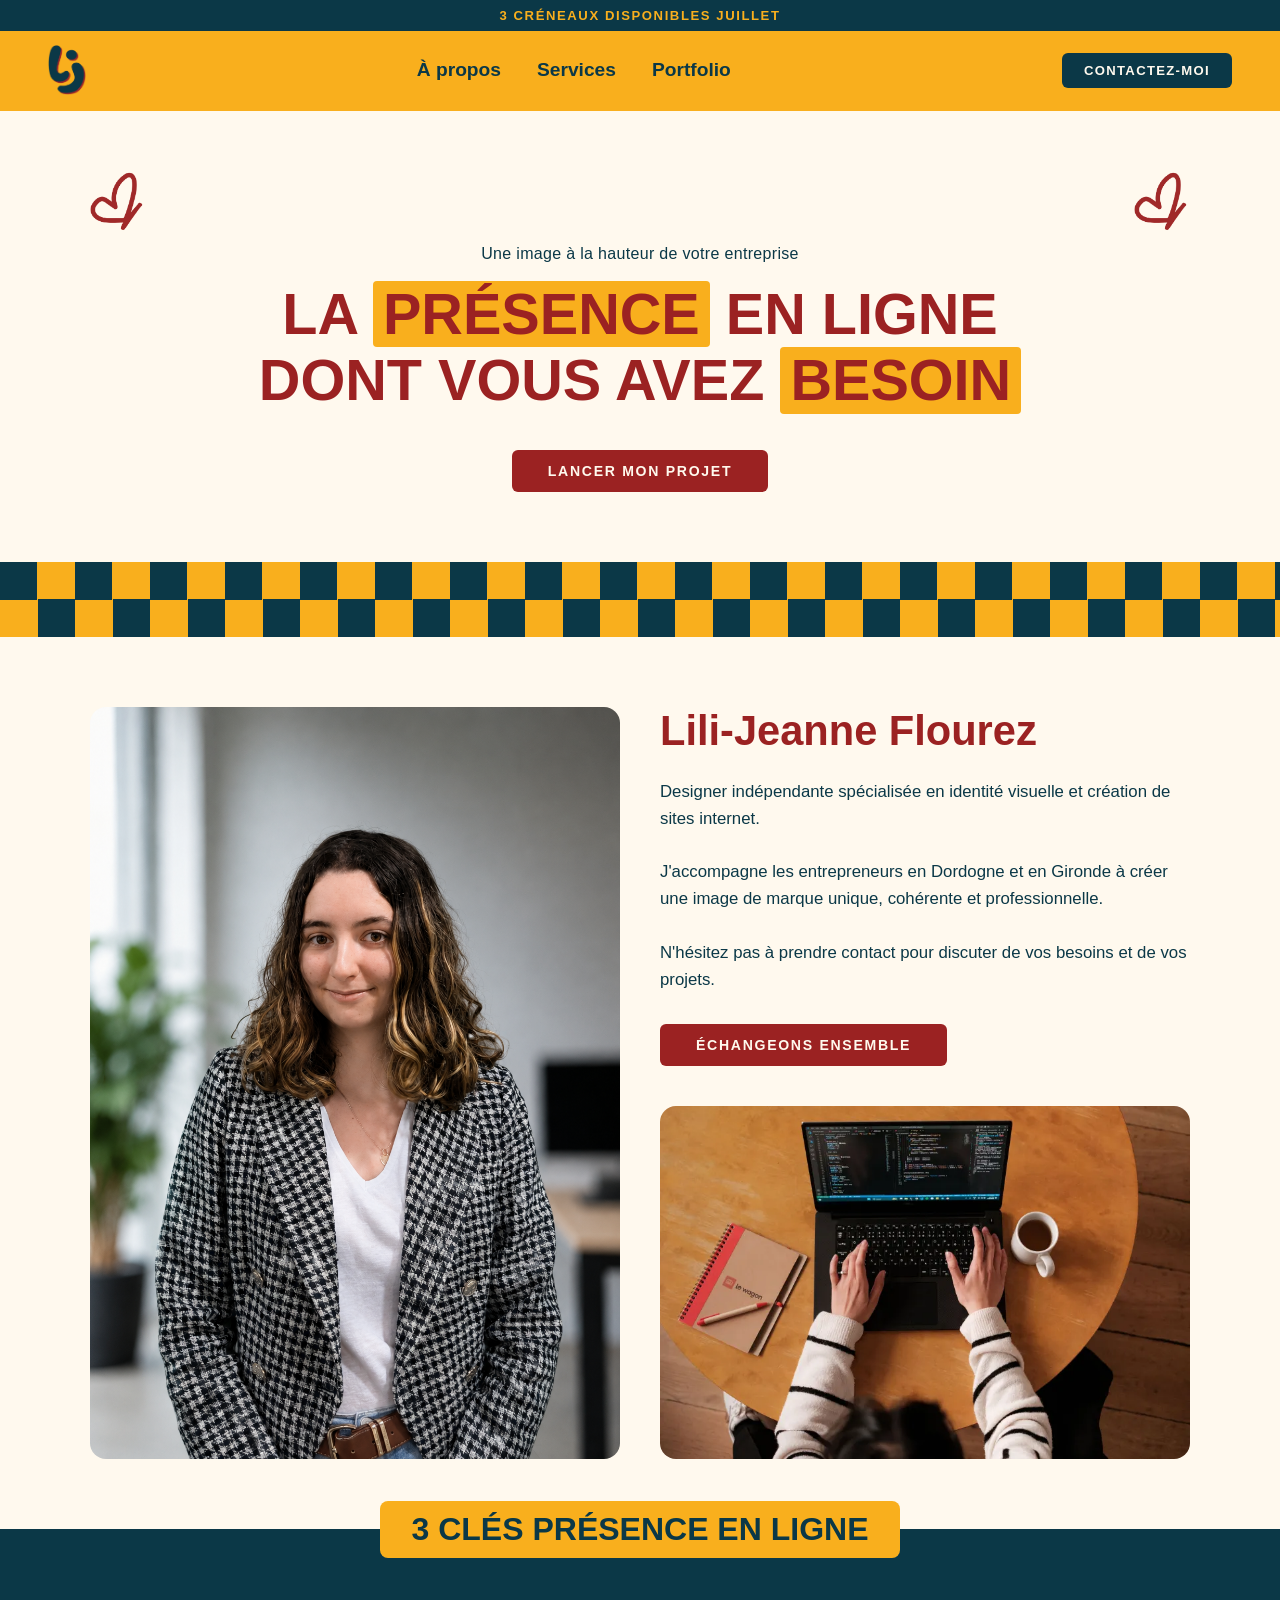
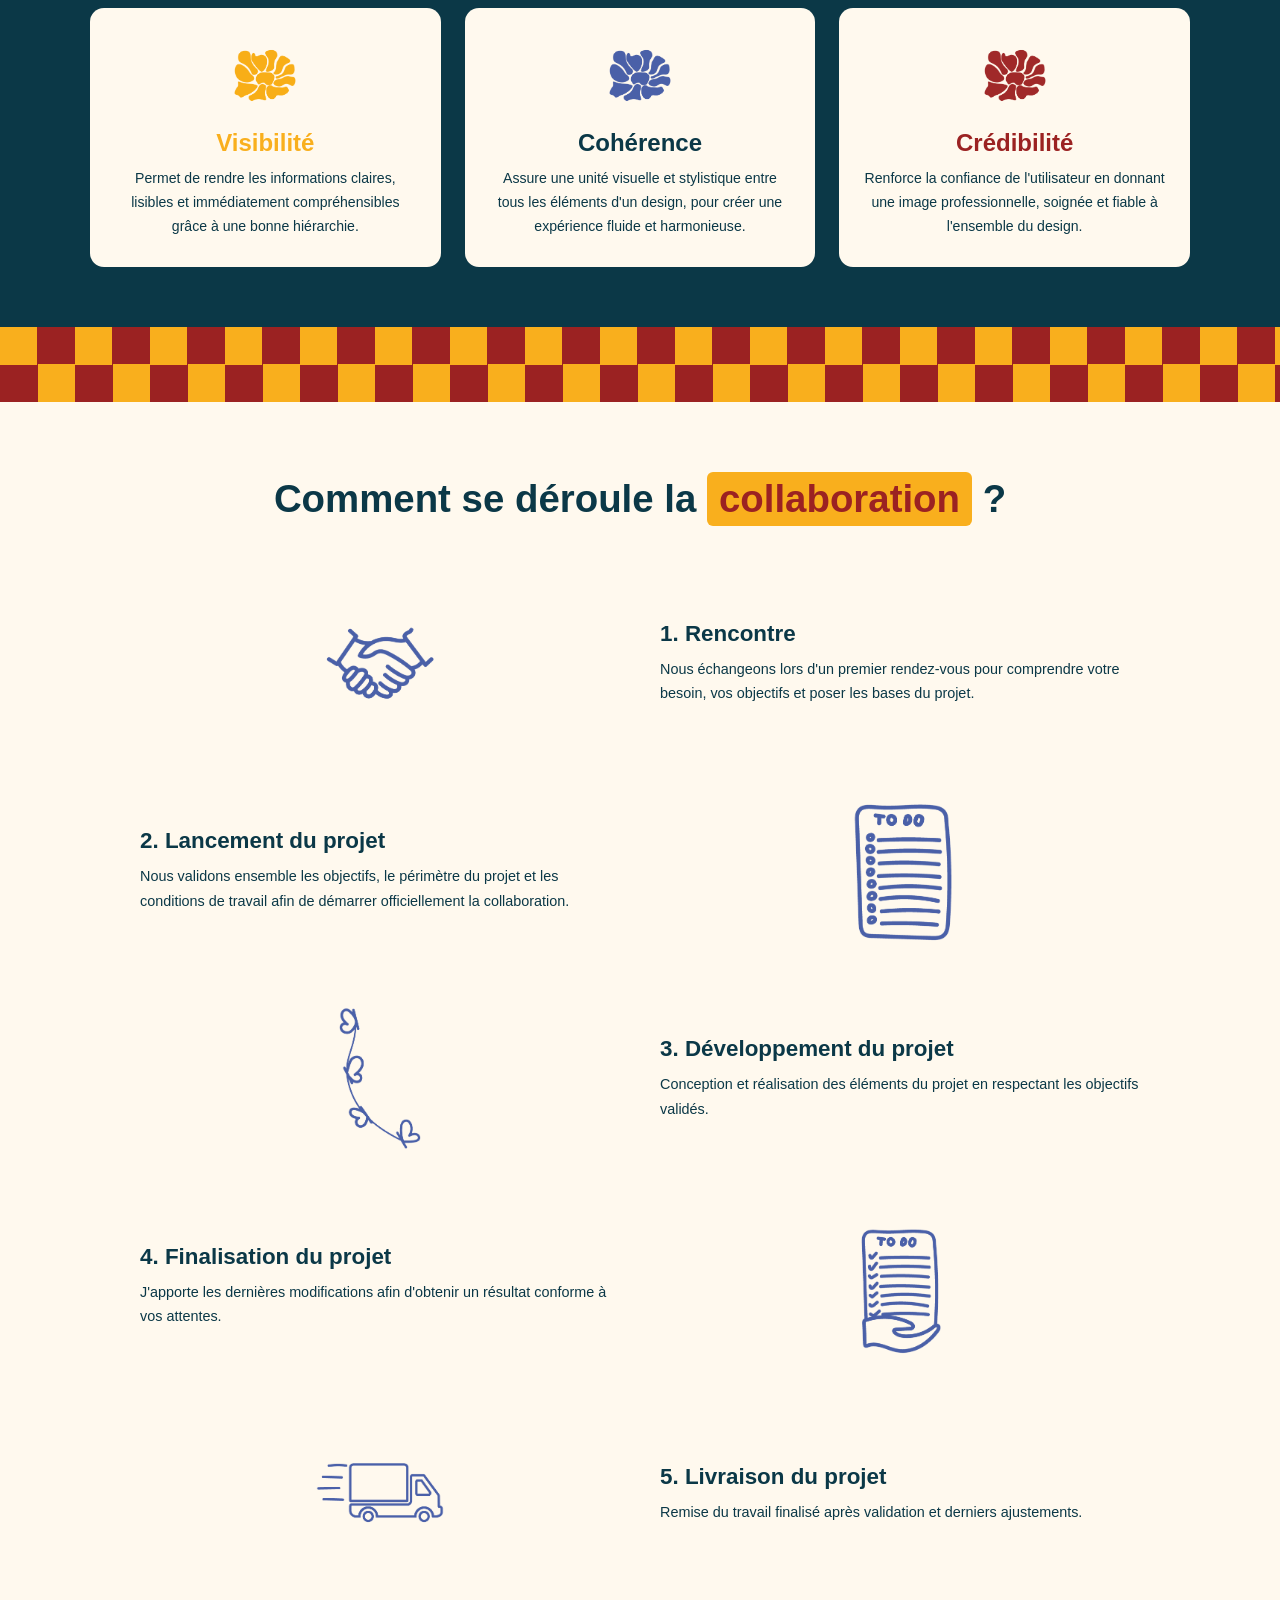
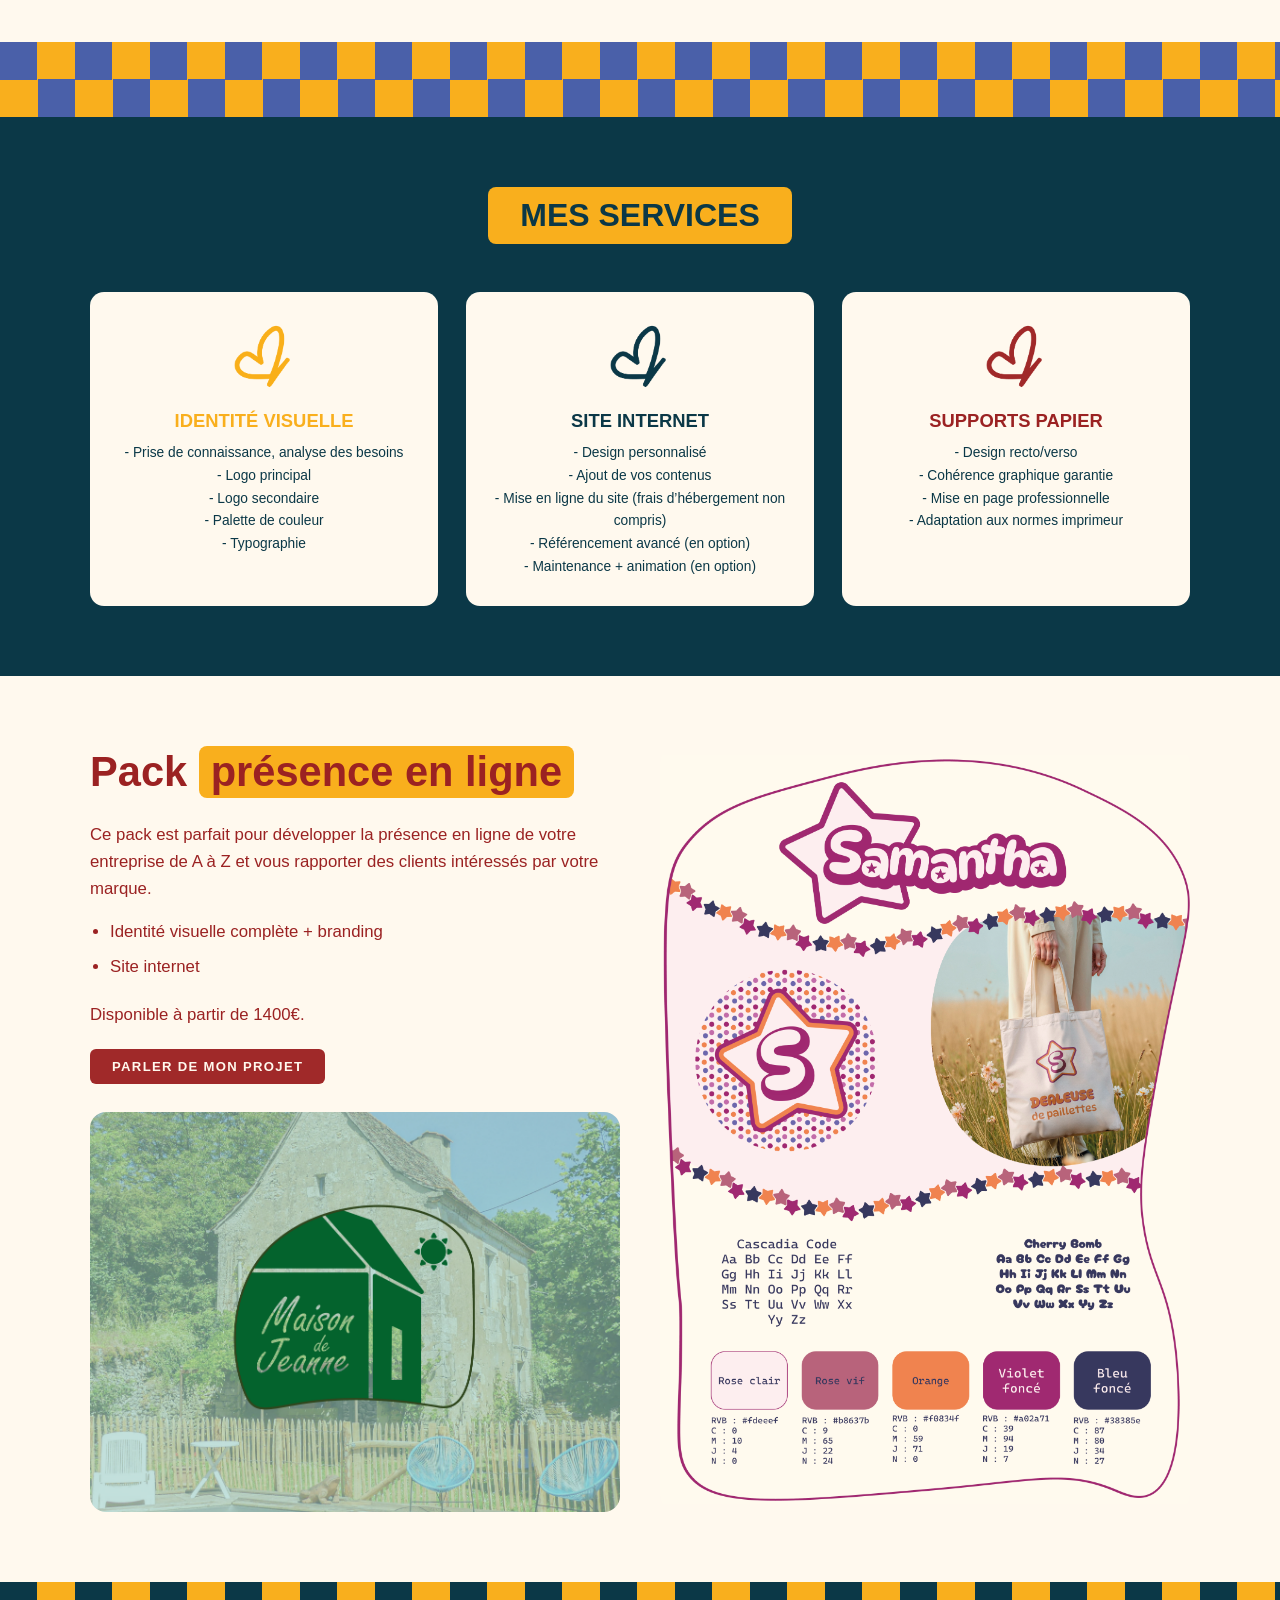
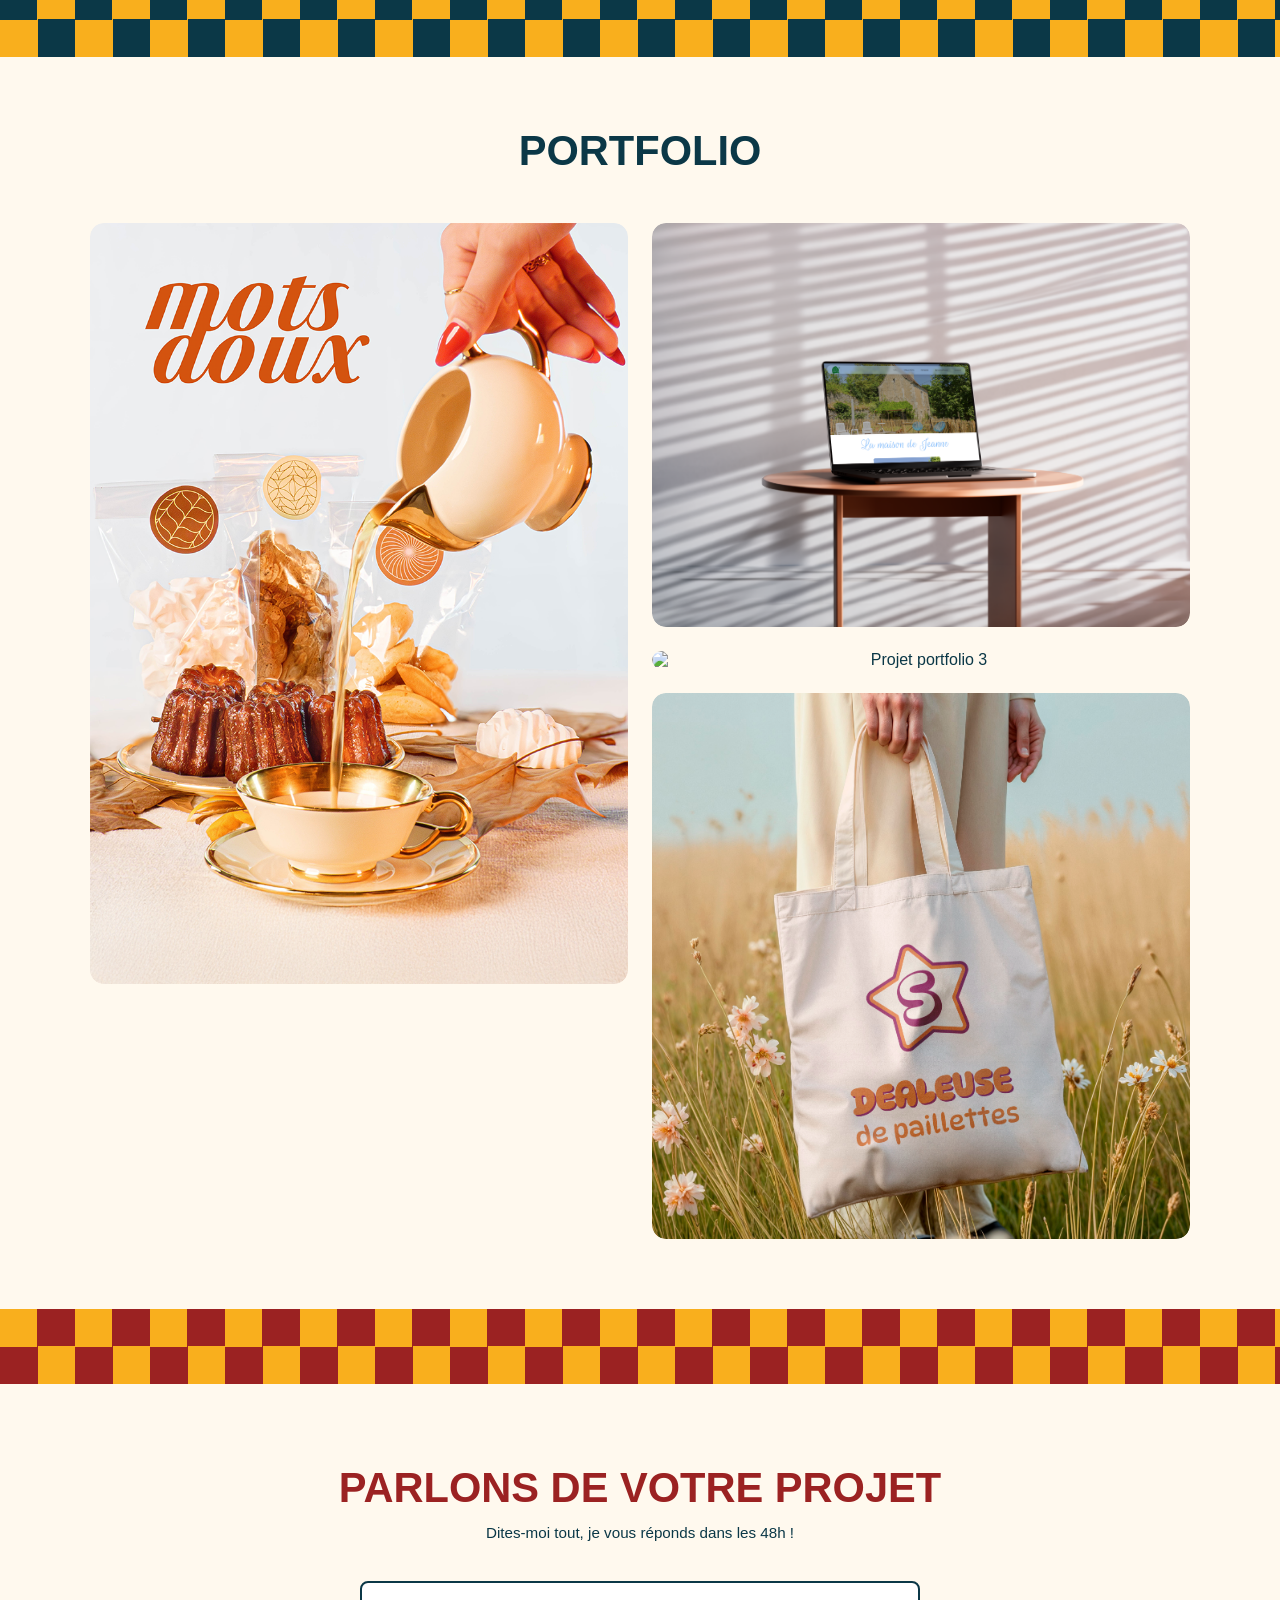
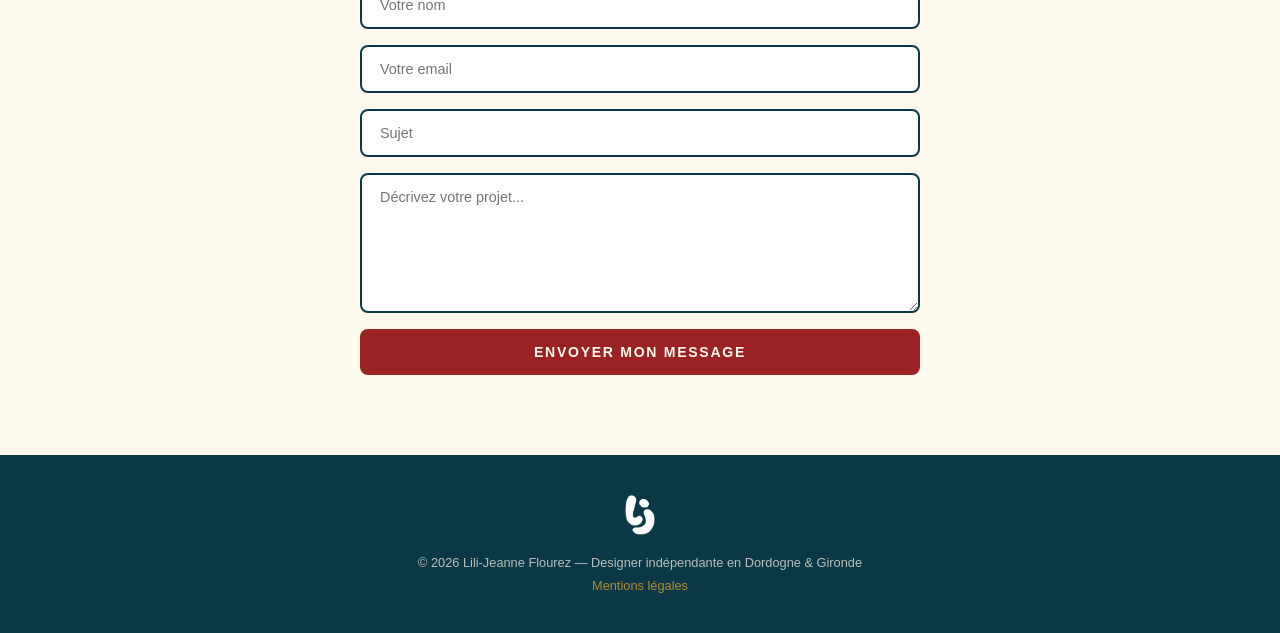
==== index.html @ d1b1da48 "google + mois change" ====
<!DOCTYPE html>
<html lang="fr">

<head>
  <meta charset="UTF-8" />
  <meta name="viewport" content="width=device-width, initial-scale=1.0" />
  <link rel="stylesheet" href="style.css">
  <title>Lili-Jeanne Flourez — Designer Identité Visuelle & Sites Internet</title>
  <meta name="description"
    content="Designer indépendante spécialisée en identité visuelle et création de sites internet. J'accompagne les entrepreneurs en Dordogne et en Gironde à créer une image de marque unique, cohérente et professionnelle." />

</head>

<body>

  <!-- ===== ANNONCE ===== -->
  <div id="annonce">3 créneaux disponibles juillet</div>

  <!-- ===== NAVBAR ===== -->
  <nav id="navbar" role="navigation" aria-label="Navigation principale">
    <button class="menu-toggle" id="menu-toggle" aria-label="Ouvrir le menu">
      &#9776;
    </button>
    <a href="#" class="nav-logo">
      <img src="assets/img/logo-lj-seul-bleu-et-rouge.png" alt="Logo Lili-Jeanne Flourez" />
    </a>
    <ul class="nav-links" id="nav-links">
      <li><a href="#apropos">À propos</a></li>
      <li><a href="#services">Services</a></li>
      <li><a href="#portfolio">Portfolio</a></li>
      <li class="mobile-only"><a href="#contact">Contact</a></li>
    </ul>
    <a href="#contact" class="btn-contact-nav" id="btn-nav-contact">Contactez-moi</a>
  </nav>

  <!-- ===== HERO ===== -->
  <section id="hero">
    <div class="hero-papillons">
      <img src="assets/img/papillon-rouge.png" alt="" aria-hidden="true" />
      <img src="assets/img/papillon-rouge.png" alt="" aria-hidden="true" class="papillon-miroir" />
    </div>
    <p class="hero-sous-titre">Une image à la hauteur de votre entreprise</p>
    <h1 class="hero-titre">
      La <span class="highlight-jaune">PRÉSENCE</span> EN LIGNE<br />
      DONT VOUS AVEZ <span class="highlight-jaune">BESOIN</span>
    </h1>
    <a href="#contact" class="btn-contact-hero" id="btn-hero-contact">Lancer mon projet</a>
  </section>

  <!-- ===== BANDEAU DAMIER ===== -->
  <div class="bandeau-damier" aria-hidden="true"></div>

  <!-- ===== À PROPOS ===== -->
  <section id="apropos">
    <div class="apropos-inner">

      <!-- Image principale (remplace rectangle rouge gauche) -->
      <div class="apropos-img-principale">
        <img src="assets/img/photo-LJ.png" alt="Portrait de Lili-Jeanne Flourez, designer" />
      </div>

      <!-- Texte -->
      <div class="apropos-texte">
        <h2>Lili-Jeanne Flourez</h2>
        <p>
          Designer indépendante spécialisée en identité visuelle et création de sites internet.<br /><br />
          J'accompagne les entrepreneurs en Dordogne et en Gironde à créer une image de marque unique, cohérente et
          professionnelle. <br /><br />
          N'hésitez pas à prendre contact pour discuter de vos besoins et de vos projets.
        </p>
        <a href="#contact" class="btn-contact-hero" id="btn-hero-contact">Échangeons ensemble</a>

      </div>

      <!-- Image secondaire (remplace rectangle rouge droite/bas) -->
      <div class="apropos-img-secondaire">
        <img src="assets/img/image-temp.webp" alt="Aperçu du travail de Lili-Jeanne Flourez" />
      </div>

    </div>
  </section>

  <!-- ===== 3 CLÉS ===== -->
  <section id="cles">
    <div class="cles-titre-wrap">
      <h2>3 clés présence en ligne</h2>
    </div>
    <div class="cles-grid">

      <div class="cle-card">
        <img src="assets/img/Soleil-jaune.png" alt="" aria-hidden="true" />
        <h3>Visibilité</h3>
        <p>Permet de rendre les informations claires, lisibles et immédiatement compréhensibles grâce à une bonne
          hiérarchie.</p>
      </div>

      <div class="cle-card">
        <img src="assets/img/Soleil-bleu.png" alt="" aria-hidden="true" />
        <h3>Cohérence</h3>
        <p>Assure une unité visuelle et stylistique entre tous les éléments d'un design, pour créer une expérience
          fluide et harmonieuse.</p>
      </div>

      <div class="cle-card">
        <img src="assets/img/Soleil-rouge.png" alt="" aria-hidden="true" />
        <h3>Crédibilité</h3>
        <p>Renforce la confiance de l'utilisateur en donnant une image professionnelle, soignée et fiable à l'ensemble
          du design.</p>
      </div>


    </div>
  </section>

  <!-- ===== BANDEAU DAMIER BAS (rouge/jaune) ===== -->
  <div class="bandeau-damier-bas" aria-hidden="true"></div>

  <!-- ===== COLLABORATION ===== -->
  <section id="collaboration">
    <h2 class="collab-titre">
      Comment se déroule la <span class="highlight-collab">collaboration</span> ?
    </h2>

    <div class="collab-etapes">

      <!-- Étape 1 : image gauche, texte droite -->
      <div class="etape etape-img-gauche">
        <div class="etape-img">
          <img src="assets/img/rencontre-design.png" alt="" aria-hidden="true" />
        </div>
        <div class="etape-texte">
          <h3>1. Rencontre</h3>
          <p>Nous échangeons lors d'un premier rendez-vous pour comprendre votre besoin, vos objectifs et poser les
            bases du projet.</p>
        </div>
      </div>

      <!-- Étape 2 : texte gauche, image droite -->
      <div class="etape etape-img-droite">
        <div class="etape-texte">
          <h3>2. Lancement du projet</h3>
          <p>Nous validons ensemble les objectifs, le périmètre du projet et les conditions de travail afin de démarrer
            officiellement la collaboration.</p>
        </div>
        <div class="etape-img">
          <img src="assets/img/bloc-note-design.png" alt="" aria-hidden="true" />
        </div>
      </div>

      <!-- Étape 3 : image gauche, texte droite -->
      <div class="etape etape-img-gauche">
        <div class="etape-img">
          <img src="assets/img/developpement-design.png" alt="" aria-hidden="true" />
        </div>
        <div class="etape-texte">
          <h3>3. Développement du projet</h3>
          <p>Conception et réalisation des éléments du projet en respectant les objectifs validés.</p>
        </div>
      </div>

      <!-- Étape 4 : texte gauche, image droite -->
      <div class="etape etape-img-droite">
        <div class="etape-texte">
          <h3>4. Finalisation du projet</h3>
          <p>J'apporte les dernières modifications afin d'obtenir un résultat conforme à vos attentes.</p>
        </div>
        <div class="etape-img">
          <img src="assets/img/finalisation-design.png" alt="" aria-hidden="true" />
        </div>
      </div>

      <!-- Étape 5 : image gauche, texte droite -->
      <div class="etape etape-img-gauche">
        <div class="etape-img">
          <img src="assets/img/livraison-design.png" alt="" aria-hidden="true" />
        </div>
        <div class="etape-texte">
          <h3>5. Livraison du projet</h3>
          <p>Remise du travail finalisé après validation et derniers ajustements.</p>
        </div>
      </div>

    </div>
  </section>

  <!-- ===== BANDEAU DAMIER ===== -->
  <div class="bandeau-damier-clair" aria-hidden="true"></div>

  <!-- ===== SERVICES ===== -->
  <section id="services">
    <h2>Mes services</h2>
    <div class="services-grid">

      <div class="service-card">
        <img src="assets/img/papillon-jaune.png" alt="" aria-hidden="true" />
        <h3>Identité visuelle</h3>
        <p>- Prise de connaissance, analyse des besoins<br />- Logo principal<br />- Logo secondaire<br />- Palette de
          couleur<br />- Typographie</p>
      </div>

      <div class="service-card">
        <img src="assets/img/papillon-bleu-fonce.png" alt="" aria-hidden="true" />
        <h3>Site internet</h3>
        <p>- Design personnalisé<br />- Ajout de vos contenus<br />- Mise en ligne du site (frais d’hébergement non
          compris)<br />- Référencement avancé (en option)<br />- Maintenance + animation (en option)</p>
      </div>

      <div class="service-card">
        <img src="assets/img/papillon-rouge.png" alt="" aria-hidden="true" />
        <h3>Supports papier</h3>
        <p>- Design recto/verso<br />- Cohérence graphique garantie<br />- Mise en page professionnelle<br />-
          Adaptation aux
          normes imprimeur</p>
      </div>

    </div>
  </section>

  <!-- ===== PACK PRÉSENCE EN LIGNE ===== -->
  <section id="pack">
    <div class="pack-inner">
      <div class="pack-contenu">
        <h2 class="pack-titre">Pack <span class="highlight-pack">présence en ligne</span></h2>
        <p class="pack-intro">Ce pack est parfait pour développer la présence en ligne de votre entreprise de A à Z et
          vous rapporter des clients intéressés par votre marque.</p>
        <ul class="pack-liste">
          <li>Identité visuelle complète + branding</li>
          <li>Site internet</li>
        </ul>
        <p class="pack-prix">Disponible à partir de 1400€.</p>
        <a href="#contact" class="btn-contact-pack" id="btn-pack-contact">
          Parler de mon projet
        </a>
        <div class="pack-img-bas">
          <img src="assets/img/post-la-maison-de-jeanne-facebook-01.png" alt="Aperçu du pack présence" />
        </div>
      </div>
      <div class="pack-img-droite">
        <img src="assets/img/template-rendu-identite-visuelle-Samantha.png" alt="Détails du pack présence" />
      </div>
    </div>
  </section>

  <!-- ===== BANDEAU DAMIER ===== -->
  <div class="bandeau-damier" aria-hidden="true"></div>

  <!-- ===== PORTFOLIO ===== -->
  <section id="portfolio">
    <h2>Portfolio</h2>
    <div class="portfolio-grid">
      <div class="portfolio-item">
        <img src="assets/img/Affiche-mot-doux.png" alt="Projet portfolio 1" />
      </div>
      <div class="portfolio-item">
        <img src="assets/img/mockup-la-maison-de-jeanne.png" alt="Projet portfolio 2" />
      </div>
      <div class="portfolio-item">
        <img src="assets/img/mockup-panneau-publicitaire.png" alt="Projet portfolio 3" />
      </div>
      <div class="portfolio-item">
        <img src="assets/img/Tote Bag-Samantha.png" alt="Projet portfolio 4" />
      </div>
    </div>
  </section>

  <!-- ===== BANDEAU DAMIER BAS ===== -->
  <div class="bandeau-damier-bas" aria-hidden="true"></div>

  <!-- ===== CONTACT ===== -->
  <section id="contact">
    <h2>Parlons de votre projet</h2>
    <p class="sous-titre">Dites-moi tout, je vous réponds dans les 48h !</p>
    <form class="contact-form" id="form-contact" action="https://formspree.io/f/mgodybbb" method="post">
      <input id="input-nom" type="text" name="nom" placeholder="Votre nom" required />
      <input id="input-email" type="email" name="email" placeholder="Votre email" required />
      <input id="input-sujet" type="text" name="sujet" placeholder="Sujet" />
      <input type="hidden" name="_next" value="https://lj-studio.fr/#">
      <textarea id="input-message" name="message" placeholder="Décrivez votre projet..." required></textarea>
      <button type="submit" id="btn-submit-contact">Envoyer mon message</button>
    </form>
  </section>

  <!-- ===== FOOTER ===== -->
  <footer id="footer">
    <img class="footer-logo" src="assets/img/logo-lj-seul-bleu-et-rouge.png" alt="Logo Lili-Jeanne Flourez" />
    <p>© 2026 Lili-Jeanne Flourez — Designer indépendante en Dordogne &amp; Gironde</p>
    <p style="margin-top:8px;"><a href="mentions-légales.html">Mentions légales</a></p>
  </footer>

  <!-- ===== JS : navbar scroll ===== -->
  <script>
    const navbar = document.getElementById('navbar');
    window.addEventListener('scroll', () => {
      navbar.classList.toggle('scrolled', window.scrollY > 10);
    });

    // Menu responsive
    const menuToggle = document.getElementById('menu-toggle');
    const navLinks = document.getElementById('nav-links');

    menuToggle.addEventListener('click', () => {
      navLinks.classList.toggle('active');
    });

    // Fermer le menu quand on clique sur un lien
    navLinks.querySelectorAll('a').forEach(link => {
      link.addEventListener('click', () => {
        navLinks.classList.remove('active');
      });
    });
  </script>

</body>

</html>
---- style.css ----
/* ===== FONTS ===== */
@font-face {
    font-family: 'CherryBomb';
    src: url('assets/typo/CherryBombOne-Regular.ttf') format('truetype');
    font-weight: normal;
    font-style: normal;
    font-display: swap;
}

@font-face {
    font-family: 'PlaypenSans';
    src: url('assets/typo/PlaypenSansDeva-VariableFont_wght.ttf') format('truetype');
    font-weight: 100 900;
    font-style: normal;
    font-display: swap;
}

/* ===== RESET & BASE ===== */
*,
*::before,
*::after {
    box-sizing: border-box;
    margin: 0;
    padding: 0;
}

:root {
    --creme: #FFF9EE;
    --rouge: #9B2222;
    --jaune: #F9AF1D;
    --bleu: #0B3847;
    --bleu-clair: #4A60A9;
    --blanc: #FFFFFF;
    --rouge-vif: #A02929;
}

html {
    scroll-behavior: smooth;
}

body {
    font-family: 'PlaypenSans', sans-serif;
    background-color: var(--creme);
    color: var(--bleu);
    overflow-x: hidden;
}

/* ===== DAMIER UTILITAIRE ===== */
.damier {
    display: flex;
    height: 32px;
    overflow: hidden;
}

.damier-cell {
    width: 32px;
    height: 32px;
    flex-shrink: 0;
}

.damier-cell:nth-child(odd) {
    background: var(--jaune);
}

.damier-cell:nth-child(even) {
    background: var(--bleu);
}

/* ===== ANNONCE ===== */
#annonce {
    background-color: var(--bleu);
    color: var(--jaune);
    text-align: center;
    font-family: 'PlaypenSans', sans-serif;
    font-weight: 700;
    font-size: 0.82rem;
    letter-spacing: 0.12em;
    text-transform: uppercase;
    padding: 8px 16px;
}

/* ===== NAVBAR ===== */
#navbar {
    display: flex;
    align-items: center;
    justify-content: space-between;
    padding: 14px 48px;
    background-color: var(--jaune);
    position: sticky;
    top: 0;
    z-index: 100;
    border-bottom: 2px solid transparent;
    transition: border-color 0.3s;
}

#navbar.scrolled {
    border-bottom-color: var(--jaune);
    box-shadow: 0 2px 12px rgba(0, 0, 0, 0.06);
}

.nav-logo {
    display: flex;
    align-items: center;
}

.nav-logo img {
    height: 50px;
    width: auto;
    display: block;
}

.menu-toggle {
    display: none;
}

.mobile-only {
    display: none;
}

.nav-links {
    display: flex;
    gap: 36px;
    list-style: none;
}

.nav-links a {
    text-decoration: none;
    font-family: 'PlaypenSans', sans-serif;
    font-weight: 600;
    font-size: 1.2rem;
    color: var(--bleu);
    transition: color 0.2s;
}

.nav-links a:hover {
    color: var(--rouge);
}

.btn-contact-nav {
    background-color: var(--bleu);
    color: var(--creme) !important;
    padding: 10px 22px;
    border-radius: 6px;
    font-family: 'PlaypenSans', sans-serif;
    font-weight: 700;
    font-size: 0.82rem;
    letter-spacing: 0.1em;
    text-transform: uppercase;
    text-decoration: none;
    transition: background-color 0.2s, transform 0.15s;
    display: inline-block;
}

.btn-contact-nav:hover {
    background-color: var(--rouge);
    transform: translateY(-1px);
}

/* ===== HERO ===== */
#hero {
    background-color: var(--creme);
    padding: 60px 48px 70px;
    text-align: center;
    position: relative;
    overflow: hidden;
}

.hero-papillons {
    display: flex;
    justify-content: space-between;
    align-items: flex-start;
    pointer-events: none;
    margin: 0 auto 12px;
    max-width: 1100px;
}

.hero-papillons img {
    width: 56px;
    height: auto;
    animation: flutter 3s ease-in-out infinite alternate;
}

.hero-papillons img:last-child {
    animation-delay: 1.5s;
}

@keyframes flutter {
    0% {
        transform: rotate(-6deg) translateY(0);
    }

    100% {
        transform: rotate(6deg) translateY(-6px);
    }
}

@keyframes flutter-miroir {
    0% {
        transform: scaleX(-1) rotate(-6deg) translateY(0);
    }

    100% {
        transform: scaleX(-1) rotate(6deg) translateY(-6px);
    }
}

.hero-papillons img.papillon-miroir {
    animation-name: flutter-miroir;
}

.hero-sous-titre {
    font-family: 'PlaypenSans', sans-serif;
    font-weight: 400;
    font-size: 1rem;
    color: var(--bleu);
    margin-bottom: 18px;
    letter-spacing: 0.02em;
}

.hero-titre {
    font-family: 'CherryBomb', sans-serif;
    font-size: clamp(2.4rem, 6vw, 3.6rem);
    line-height: 1.15;
    color: var(--rouge);
    text-transform: uppercase;
    margin-bottom: 6px;
}

.hero-titre .highlight-jaune {
    display: inline-block;
    background-color: var(--jaune);
    color: var(--rouge);
    padding: 0 10px;
    border-radius: 4px;
}

.hero-titre .highlight-jaune-dark {
    display: inline-block;
    background-color: var(--jaune);
    color: var(--bleu);
    padding: 2px 10px;
    border-radius: 4px;
}

.btn-contact-hero {
    display: inline-block;
    margin-top: 30px;
    background-color: var(--rouge);
    color: var(--creme);
    font-family: 'PlaypenSans', sans-serif;
    font-weight: 700;
    font-size: 0.88rem;
    letter-spacing: 0.12em;
    text-transform: uppercase;
    padding: 13px 36px;
    border-radius: 6px;
    text-decoration: none;
    transition: background-color 0.2s, transform 0.15s;
}

.btn-contact-hero:hover {
    background-color: var(--bleu);
    transform: translateY(-2px);
}

/* ===== BANDEAU DAMIER ===== */
.bandeau-damier {
    height: 75px;
    background-image: repeating-conic-gradient(var(--jaune) 0% 25%, var(--bleu) 0% 50%);
    background-size: 75px 75px;
}

.bandeau-damier-clair {
    height: 75px;
    background-image: repeating-conic-gradient(var(--jaune) 0% 25%, var(--bleu-clair) 0% 50%);
    background-size: 75px 75px;
}

/* ===== SECTION À PROPOS ===== */
#apropos {
    background-color: var(--creme);
    padding: 70px 48px;
}

.apropos-inner {
    max-width: 1100px;
    margin: 0 auto;
    display: grid;
    grid-template-columns: 1fr 1fr;
    grid-template-rows: auto 1fr;
    gap: 40px;
}

.apropos-img-principale {
    grid-column: 1;
    grid-row: 1 / 3;
    border-radius: 16px;
    overflow: hidden;
    align-self: stretch;
}

.apropos-img-principale img {
    width: 100%;
    height: 100%;
    object-fit: cover;
    display: block;
}

.apropos-texte {
    grid-column: 2;
    grid-row: 1;
}

.apropos-texte h2 {
    font-family: 'CherryBomb', sans-serif;
    font-size: clamp(1.8rem, 4vw, 2.6rem);
    color: var(--rouge);
    margin-bottom: 24px;
}

.apropos-texte p {
    font-family: 'PlaypenSans', sans-serif;
    font-weight: 400;
    font-size: 1.05rem;
    line-height: 1.6;
    color: var(--bleu);
}

.apropos-img-secondaire {
    grid-column: 2;
    grid-row: 2;
    border-radius: 16px;
    overflow: hidden;
    height: 100%;
}

.apropos-img-secondaire img {
    width: 100%;
    height: 100%;
    object-fit: cover;
    display: block;
}

/* ===== SECTION 3 CLÉS ===== */
#cles {
    background-color: var(--bleu);
    padding: 24px 48px 60px;
    padding-top: 0px;
}

.cles-titre-wrap {
    text-align: center;
    margin-bottom: 22px;
    transform: translateY(-28px);
    position: relative;
    z-index: 1;
}

.cles-titre-wrap h2 {
    font-family: 'CherryBomb', sans-serif;
    font-size: clamp(1.5rem, 3.5vw, 2rem);
    color: var(--bleu);
    background-color: var(--jaune);
    display: inline-block;
    padding: 10px 32px;
    border-radius: 8px;
    text-transform: uppercase;
}

.cles-grid {
    max-width: 1100px;
    margin: 0 auto;
    display: grid;
    grid-template-columns: repeat(3, 1fr);
    gap: 24px;
}

.cle-card {
    background-color: var(--creme);
    border-radius: 14px;
    padding: 32px 24px 28px;
    text-align: center;
    transition: transform 0.25s;
}

.cle-card:hover {
    transform: translateY(-4px);
}

.cle-card img {
    width: 64px;
    height: auto;
    margin-bottom: 14px;
}

.cle-card h3 {
    font-family: 'CherryBomb', sans-serif;
    font-size: 1.5rem;
    margin-bottom: 10px;
}

.cle-card:nth-child(1) h3 {
    color: var(--jaune);
}

.cle-card:nth-child(2) h3 {
    color: var(--bleu);
}

.cle-card:nth-child(3) h3 {
    color: var(--rouge);
}

.cle-card p {
    font-family: 'PlaypenSans', sans-serif;
    font-size: 0.88rem;
    line-height: 1.7;
    color: var(--bleu);
}

/* ===== BANDEAU DAMIER BAS ===== */
.bandeau-damier-bas {
    height: 75px;
    background-image: repeating-conic-gradient(var(--rouge) 0% 25%, var(--jaune) 0% 50%);
    background-size: 75px 75px;
}

/* ===== SECTION COLLABORATION ===== */
#collaboration {
    background-color: var(--creme);
    padding: 70px 48px;
}

.collab-titre {
    font-family: 'CherryBomb', sans-serif;
    font-size: clamp(1.6rem, 3.5vw, 2.4rem);
    color: var(--bleu);
    text-align: center;
    margin-bottom: 60px;
    line-height: 1.3;
}

.highlight-collab {
    display: inline-block;
    background-color: var(--jaune);
    color: var(--rouge);
    padding: 2px 12px;
    border-radius: 6px;
}

.collab-etapes {
    max-width: 1000px;
    margin: 0 auto;
    display: flex;
    flex-direction: column;
    gap: 52px;
}

.etape {
    display: grid;
    grid-template-columns: 1fr 1fr;
    align-items: center;
    gap: 40px;
}

.etape-img {
    display: flex;
    justify-content: center;
    align-items: center;
}

.etape-img img {
    width: 140px;
    height: auto;
}

.etape-texte h3 {
    font-family: 'CherryBomb', sans-serif;
    font-size: 1.4rem;
    color: var(--bleu);
    margin-bottom: 10px;
}

.etape-texte p {
    font-family: 'PlaypenSans', sans-serif;
    font-size: 0.9rem;
    line-height: 1.7;
    color: var(--bleu);
}

/* Étapes image à droite : on inverse l'ordre visuel des colonnes */
.etape-img-droite .etape-texte {
    order: 1;
}

.etape-img-droite .etape-img {
    order: 2;
}

@media (max-width: 768px) {
    .etape {
        grid-template-columns: 1fr;
        text-align: center;
    }

    .etape-img-droite .etape-texte {
        order: 2;
    }

    .etape-img-droite .etape-img {
        order: 1;
    }

    .etape-img img {
        width: 100px;
    }
}

/* ===== SECTION SERVICES ===== */
#services {
    background-color: var(--bleu);
    padding: 70px 48px;
    text-align: center;
}

#services h2 {
    font-family: 'CherryBomb', sans-serif;
    font-size: clamp(1.5rem, 3.5vw, 2rem);
    color: var(--bleu);
    background-color: var(--jaune);
    display: inline-block;
    padding: 10px 32px;
    border-radius: 8px;
    text-transform: uppercase;
    margin-bottom: 48px;
}

.services-grid {
    max-width: 1100px;
    margin: 0 auto;
    display: grid;
    grid-template-columns: repeat(3, 1fr);
    gap: 28px;
}

.service-card {
    background-color: var(--creme);
    border-radius: 14px;
    padding: 32px 22px 28px;
    text-align: center;
    transition: transform 0.25s;
}

.service-card:hover {
    transform: translateY(-4px);
}

.service-card img {
    width: 60px;
    height: auto;
    margin-bottom: 16px;
}

.service-card h3 {
    font-family: 'CherryBomb', sans-serif;
    font-size: 1.15rem;
    color: var(--jaune);
    margin-bottom: 10px;
    text-transform: uppercase;
}

.service-card p {
    font-family: 'PlaypenSans', sans-serif;
    font-size: 0.86rem;
    color: var(--bleu);
    line-height: 1.65;
}

.service-card:nth-child(1) h3 {
    color: var(--jaune);
}

.service-card:nth-child(2) h3 {
    color: var(--bleu);
}

.service-card:nth-child(3) h3 {
    color: var(--rouge);
}


/* ===== SECTION PACK ===== */
#pack {
    background-color: var(--creme);
    padding: 70px 48px;
}

.pack-inner {
    max-width: 1100px;
    margin: 0 auto;
    display: grid;
    grid-template-columns: 1fr 1fr;
    gap: 40px;
}

.pack-contenu {
    display: flex;
    flex-direction: column;
}

.pack-titre {
    font-family: 'CherryBomb', sans-serif;
    font-size: clamp(1.8rem, 4vw, 2.6rem);
    color: var(--rouge);
    margin-bottom: 24px;
}

.highlight-pack {
    background-color: var(--jaune);
    color: var(--rouge);
    padding: 2px 12px;
    border-radius: 8px;
    display: inline-block;
}

.pack-intro {
    font-family: 'PlaypenSans', sans-serif;
    font-size: 1.05rem;
    color: var(--rouge);
    line-height: 1.6;
    margin-bottom: 16px;
}

.pack-liste {
    font-family: 'PlaypenSans', sans-serif;
    font-size: 1.05rem;
    color: var(--rouge);
    line-height: 1.6;
    margin-bottom: 16px;
    padding-left: 20px;
    list-style-type: disc;
}

.pack-liste li {
    margin-bottom: 8px;
}

.pack-prix {
    font-family: 'PlaypenSans', sans-serif;
    font-size: 1.05rem;
    color: var(--rouge);
    margin-bottom: 24px;
}

.pack-img-bas {
    flex-grow: 1;
    border-radius: 16px;
    overflow: hidden;
}

.pack-img-bas img {
    width: 100%;
    height: 100%;
    object-fit: cover;
    display: block;
}

.pack-img-droite {
    border-radius: 16px;
    overflow: hidden;
    height: 100%;
    min-height: 400px;
}

.pack-img-droite img {
    width: 100%;
    height: 100%;
    object-fit: contain;
    display: block;
}

@media (max-width: 768px) {
    .pack-inner {
        grid-template-columns: 1fr;
    }

    .pack-img-droite {
        min-height: 300px;
    }
}

.btn-contact-pack {
    background-color: var(--rouge-vif);
    color: var(--creme) !important;
    padding: 10px 22px;
    border-radius: 6px;
    font-family: 'PlaypenSans', sans-serif;
    font-weight: 700;
    font-size: 0.82rem;
    letter-spacing: 0.1em;
    text-transform: uppercase;
    text-decoration: none;
    transition: background-color 0.2s, transform 0.15s;
    display: inline-block;
    width: fit-content;
    margin-bottom: 28px;
}

.btn-contact-pack:hover {
    background-color: var(--bleu);
    transform: translateY(-1px);
}

/* ===== SECTION PORTFOLIO ===== */
#portfolio {
    background-color: var(--creme);
    padding: 70px 48px;
    text-align: center;
}

#portfolio h2 {
    font-family: 'CherryBomb', sans-serif;
    font-size: clamp(1.8rem, 4vw, 2.6rem);
    color: var(--bleu);
    text-transform: uppercase;
    margin-bottom: 48px;
}

.portfolio-grid {
    max-width: 1100px;
    margin: 0 auto;
    column-count: 2;
    column-gap: 24px;
}

.portfolio-item {
    border-radius: 14px;
    overflow: hidden;
    position: relative;
    transition: transform 0.25s;
    break-inside: avoid;
    margin-bottom: 24px;
}

.portfolio-item:hover {
    transform: scale(1.02);
}

.portfolio-item img {
    width: 100%;
    height: auto;
    display: block;
    border-radius: 14px;
}

/* ===== SECTION CONTACT ===== */
#contact {
    background-color: var(--creme);
    padding: 80px 48px;
    text-align: center;
}

#contact h2 {
    font-family: 'CherryBomb', sans-serif;
    font-size: clamp(1.8rem, 4vw, 2.6rem);
    color: var(--rouge);
    text-transform: uppercase;
    margin-bottom: 12px;
}

#contact p.sous-titre {
    font-family: 'PlaypenSans', sans-serif;
    font-size: 0.95rem;
    color: var(--bleu);
    margin-bottom: 40px;
}

.contact-form {
    max-width: 560px;
    margin: 0 auto;
    display: flex;
    flex-direction: column;
    gap: 16px;
}

.contact-form input,
.contact-form textarea {
    width: 100%;
    padding: 14px 18px;
    border: 2px solid var(--bleu);
    border-radius: 8px;
    background: var(--blanc);
    font-family: 'PlaypenSans', sans-serif;
    font-size: 0.9rem;
    color: var(--bleu);
    outline: none;
    transition: border-color 0.2s;
}

.contact-form input:focus,
.contact-form textarea:focus {
    border-color: var(--rouge);
}

.contact-form textarea {
    height: 140px;
    resize: vertical;
}

.contact-form button {
    background-color: var(--rouge);
    color: var(--creme);
    font-family: 'PlaypenSans', sans-serif;
    font-weight: 700;
    font-size: 0.88rem;
    letter-spacing: 0.12em;
    text-transform: uppercase;
    padding: 15px;
    border: none;
    border-radius: 8px;
    cursor: pointer;
    transition: background-color 0.2s, transform 0.15s;
}

.contact-form button:hover {
    background-color: var(--bleu);
    transform: translateY(-2px);
}

/* ===== FOOTER ===== */
#footer {
    background-color: var(--bleu);
    padding: 40px 48px;
    text-align: center;
}

#footer img.footer-logo {
    height: 40px;
    margin-bottom: 16px;
    filter: brightness(0) invert(1);
}

#footer p {
    font-family: 'PlaypenSans', sans-serif;
    font-size: 0.8rem;
    color: var(--creme);
    opacity: 0.7;
}

#footer a {
    color: var(--jaune);
    text-decoration: none;
}

#footer a:hover {
    text-decoration: underline;
}

/* ===== RESPONSIVE ===== */
@media (max-width: 768px) {
    #navbar {
        padding: 12px 20px;
    }

    .menu-toggle {
        display: block;
        background: none;
        border: none;
        font-size: 1.8rem;
        color: var(--bleu);
        cursor: pointer;
        padding: 0;
        line-height: 1;
    }

    .mobile-only {
        display: block;
    }

    .btn-contact-nav {
        display: none;
    }

    .nav-links {
        position: absolute;
        top: 100%;
        left: 0;
        width: 100%;
        background-color: var(--jaune);
        flex-direction: column;
        align-items: center;
        padding: 24px 0;
        gap: 20px;
        box-shadow: 0 4px 12px rgba(0, 0, 0, 0.1);

        /* Menu caché par défaut */
        display: flex;
        opacity: 0;
        visibility: hidden;
        transform: translateY(-20px);
        transition: all 0.3s ease;
    }

    .nav-links.active {
        opacity: 1;
        visibility: visible;
        transform: translateY(0);
    }

    #hero {
        padding: 40px 24px 50px;
    }

    #apropos {
        padding: 50px 24px;
    }

    .apropos-inner {
        grid-template-columns: 1fr;
        grid-template-rows: auto auto auto;
    }

    .apropos-img-principale {
        grid-column: 1;
        grid-row: 2;
        min-height: auto;
        aspect-ratio: 4/3;
    }

    .apropos-texte {
        grid-column: 1;
        grid-row: 1;
    }

    .apropos-img-secondaire {
        grid-column: 1;
        grid-row: 3;
        height: 250px;
    }

    #cles {
        padding: 50px 24px;
    }

    .cles-grid {
        grid-template-columns: 1fr;
    }

    #services {
        padding: 50px 24px;
    }

    .services-grid {
        grid-template-columns: 1fr;
    }

    #portfolio {
        padding: 50px 24px;
    }

    .portfolio-grid {
        grid-template-columns: 1fr;
    }

    #contact {
        padding: 50px 24px;
    }

    #footer {
        padding: 30px 24px;
    }
}
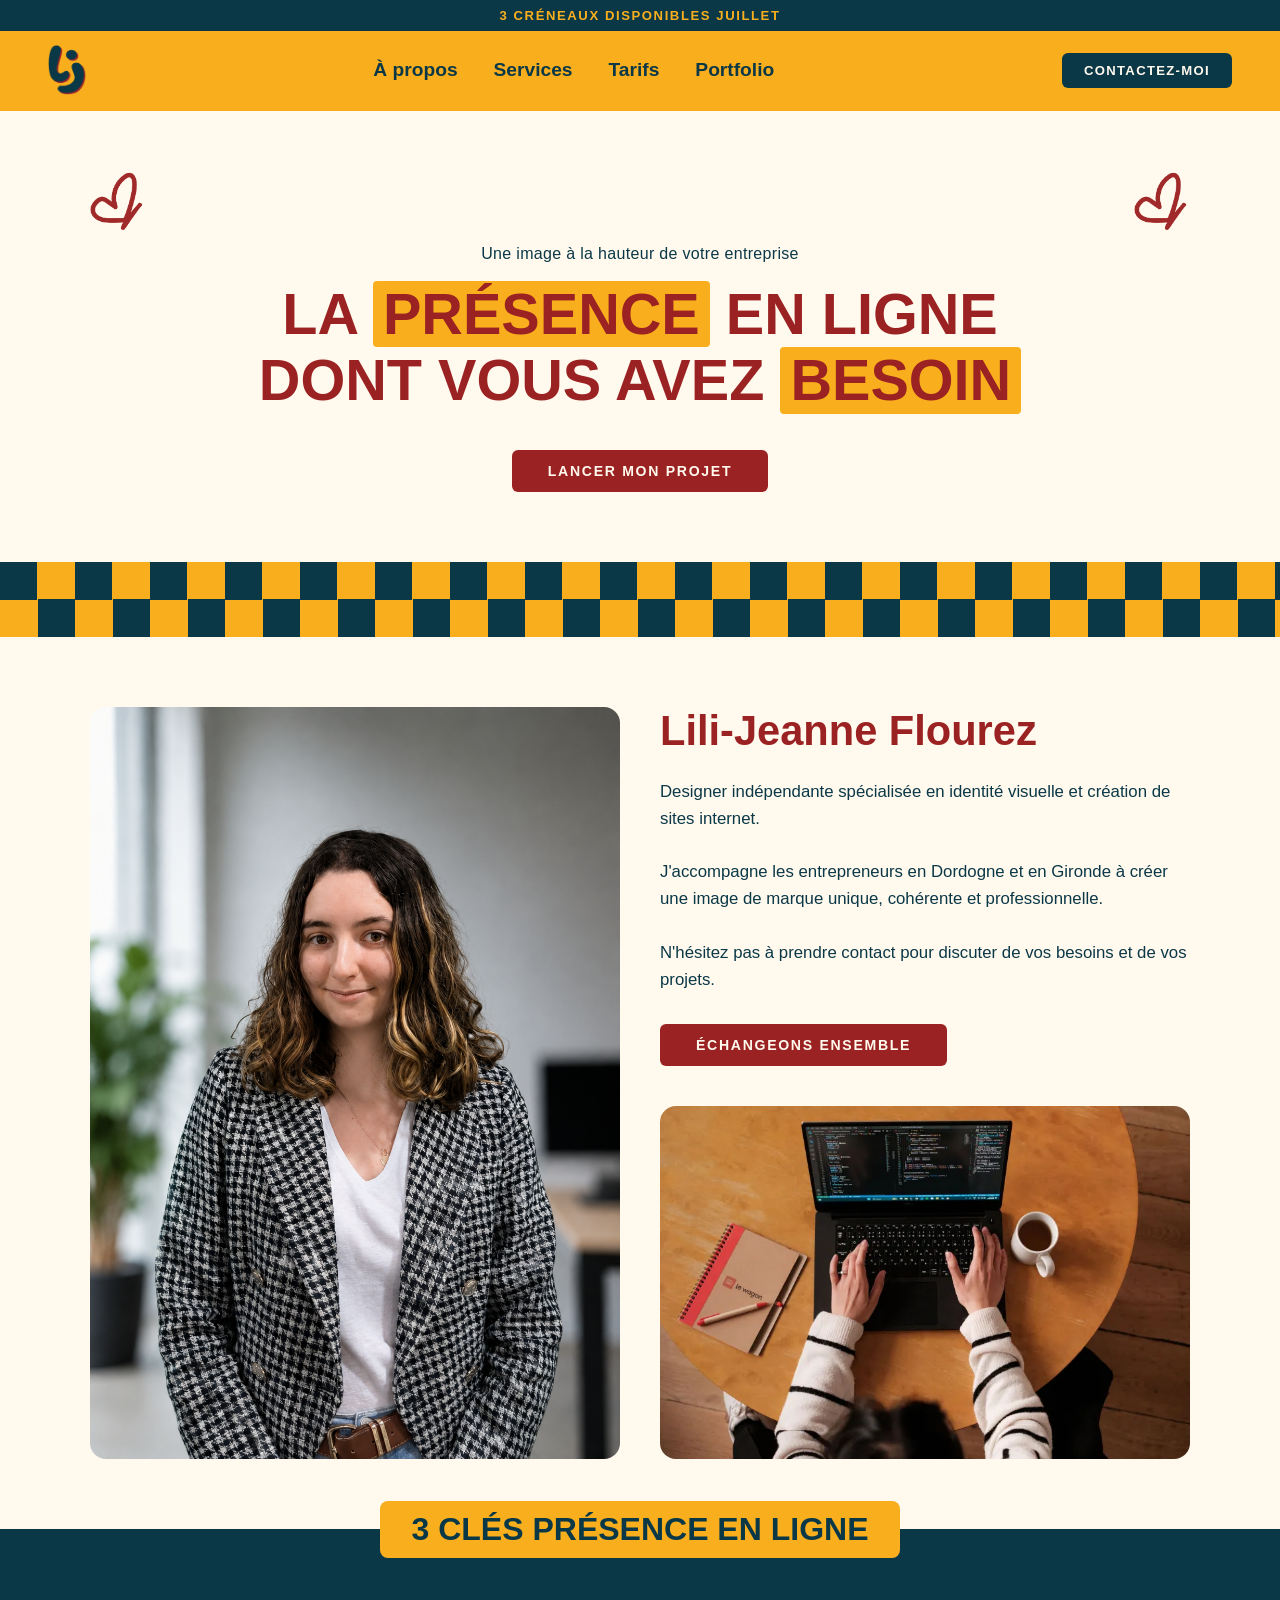
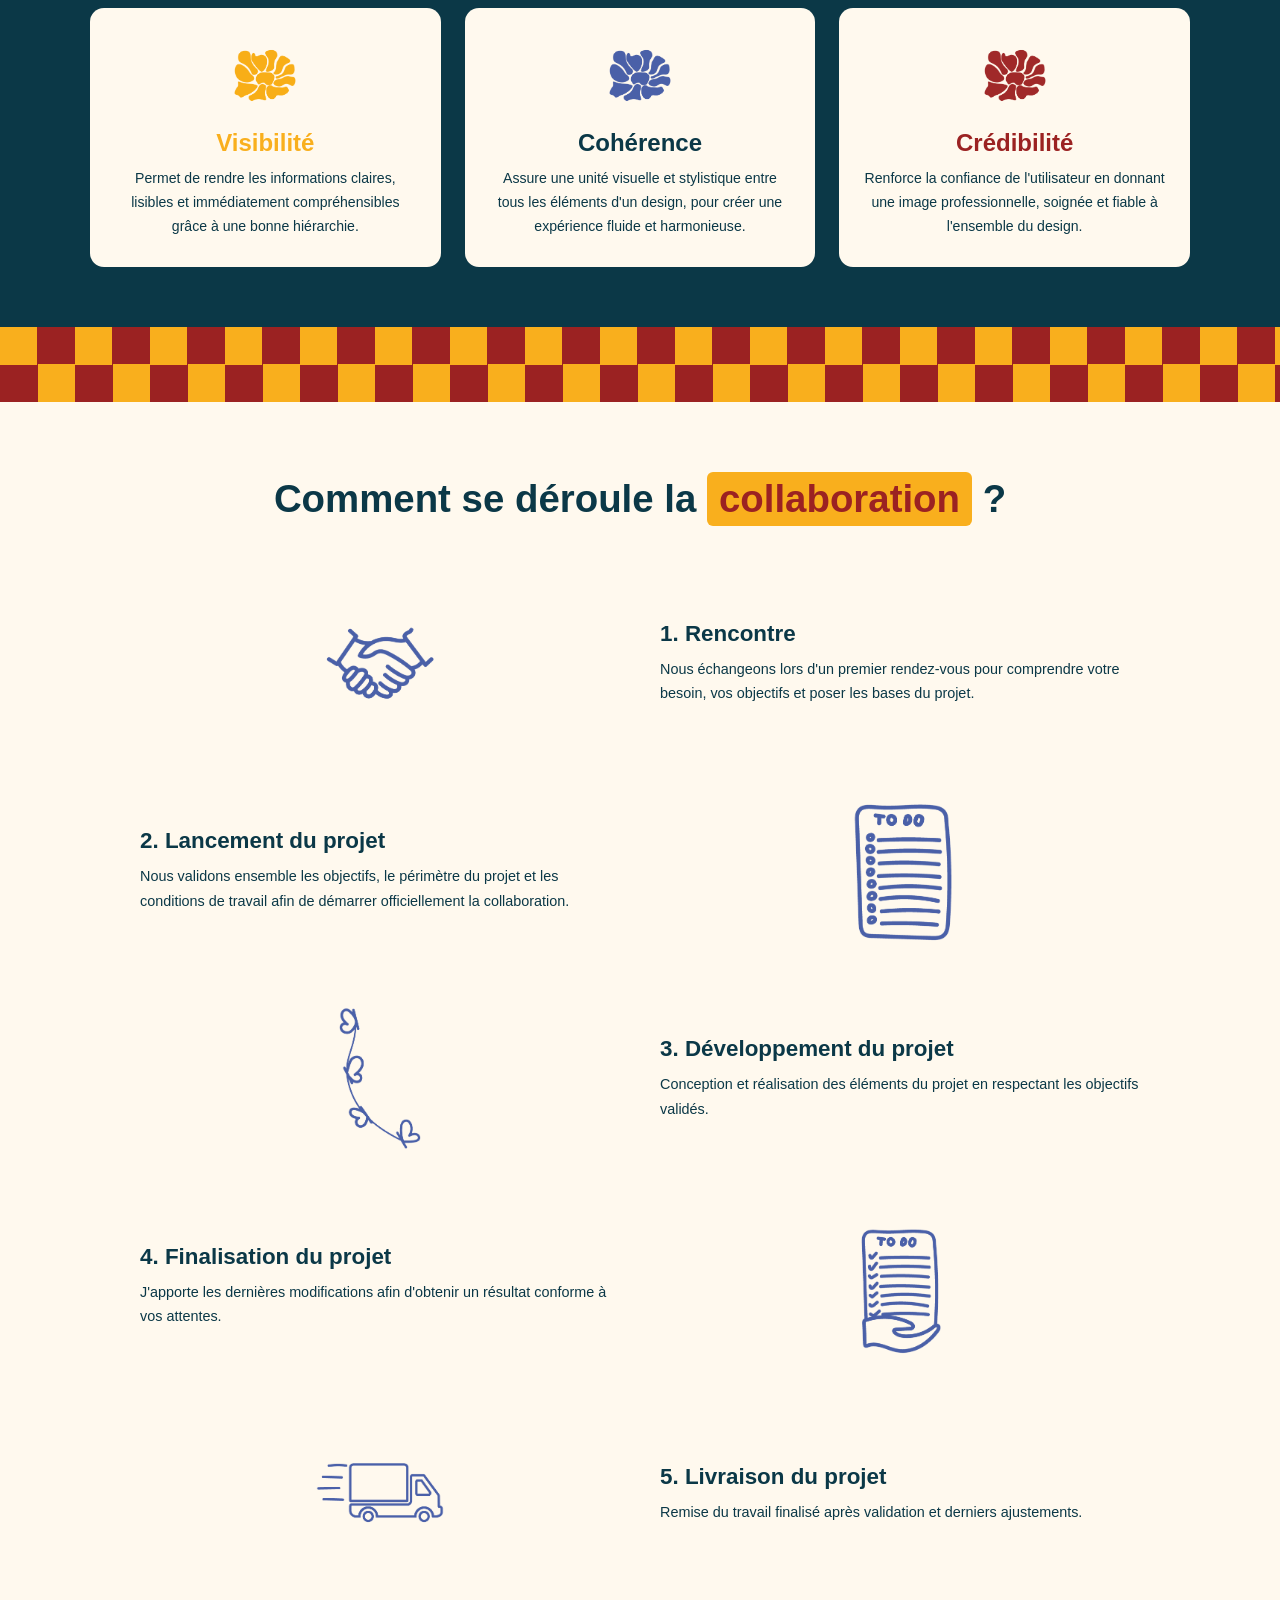
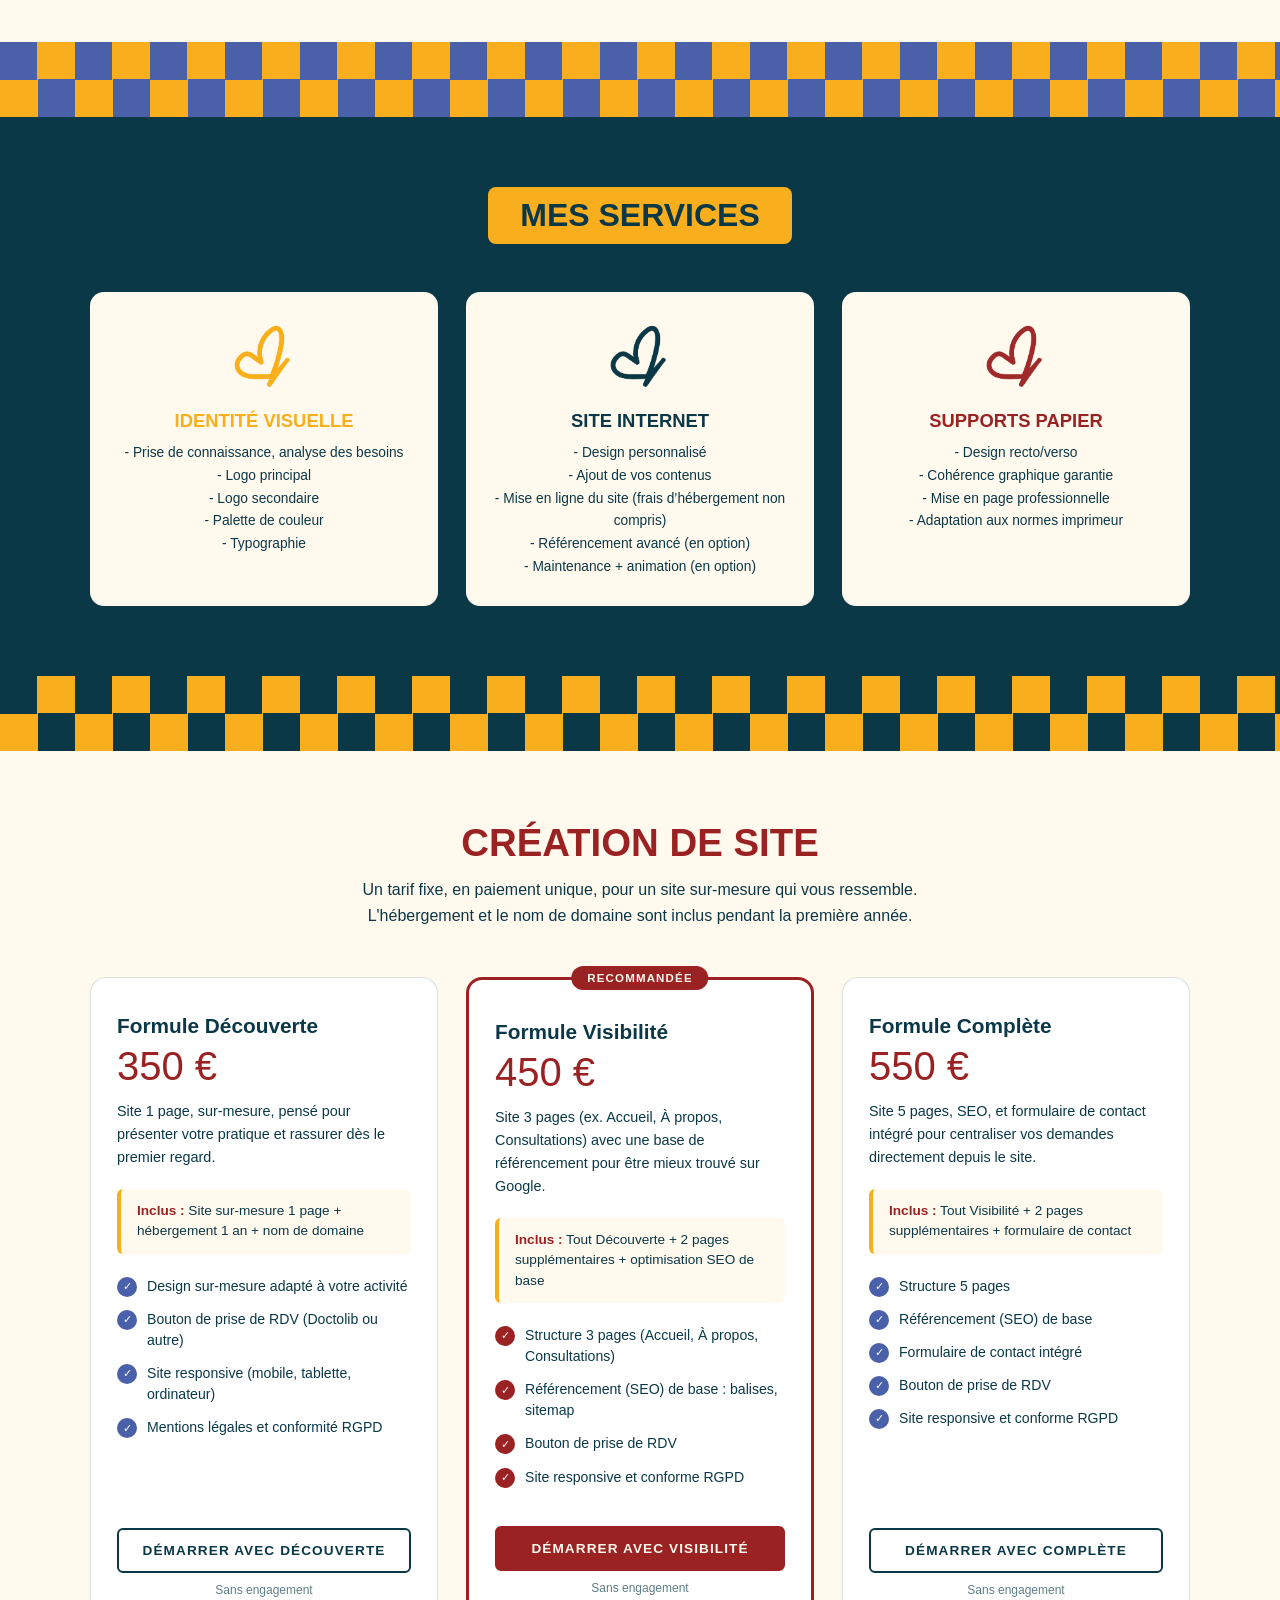
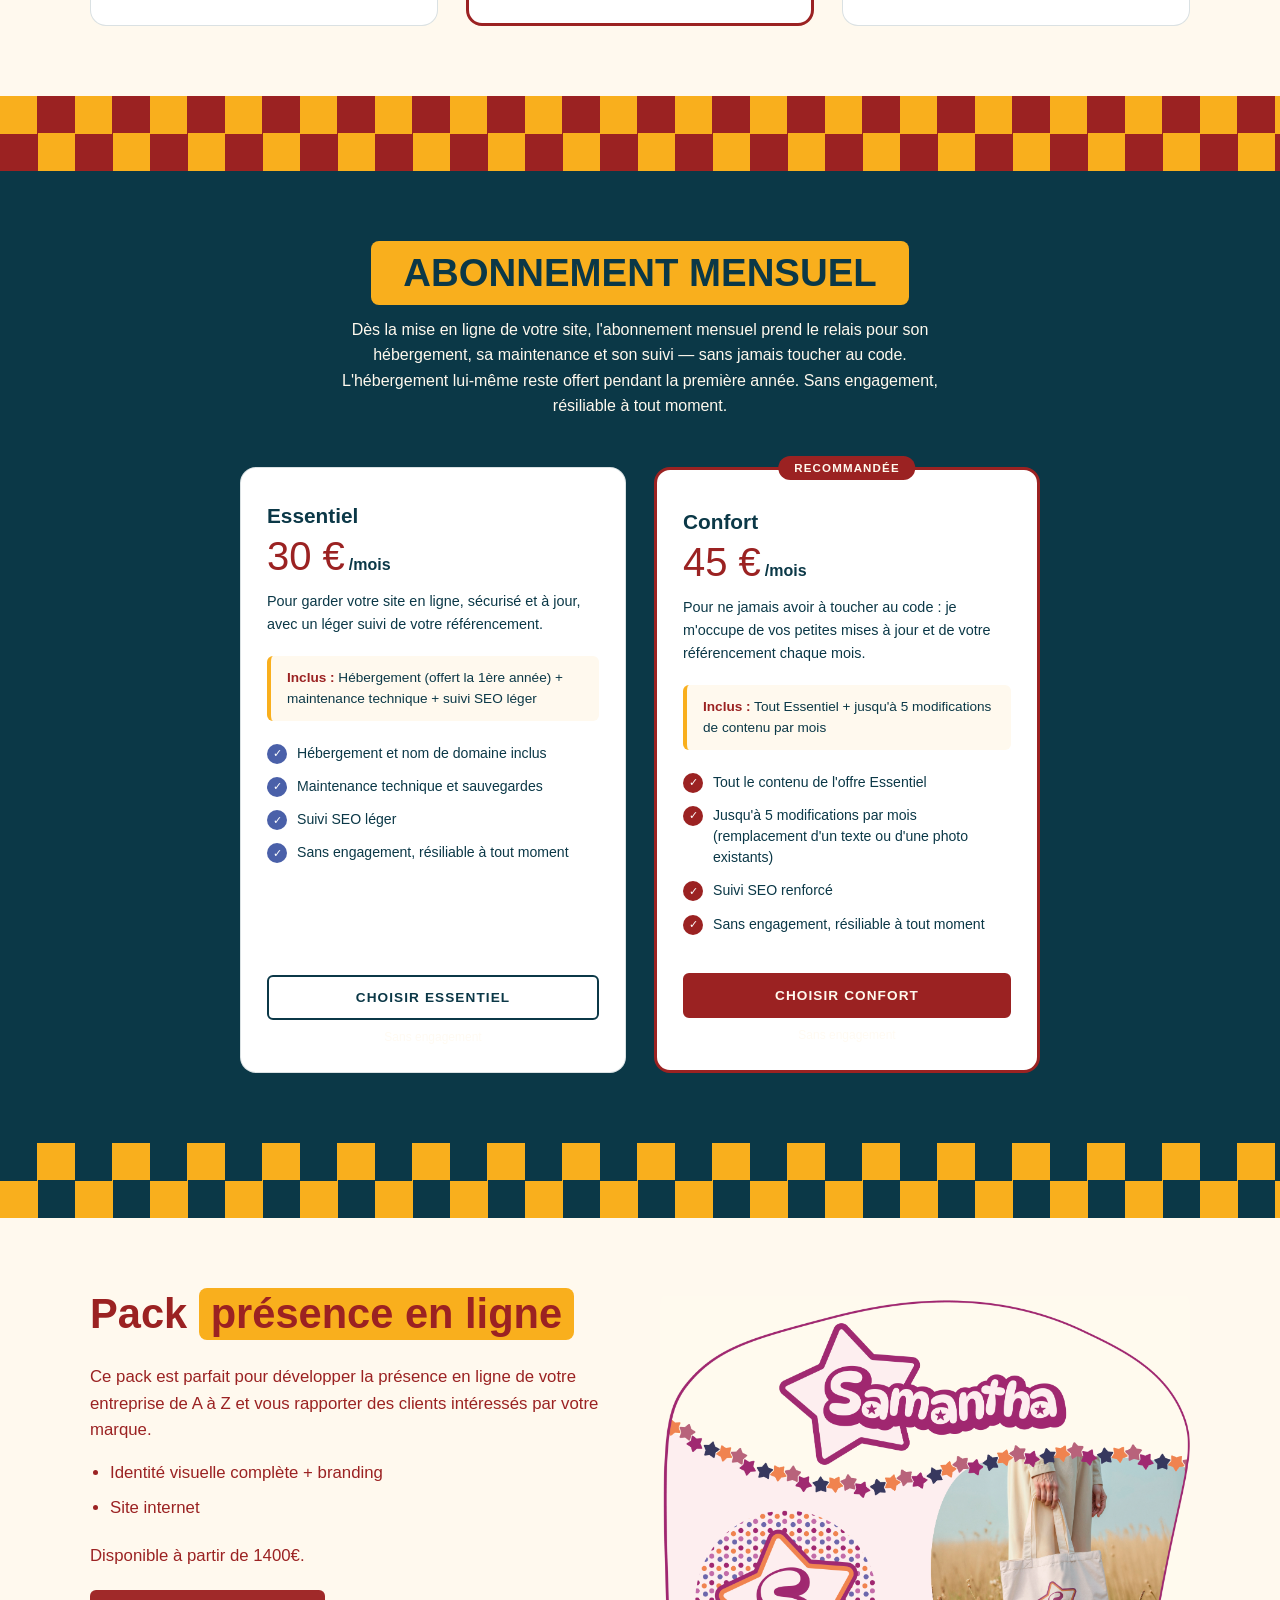
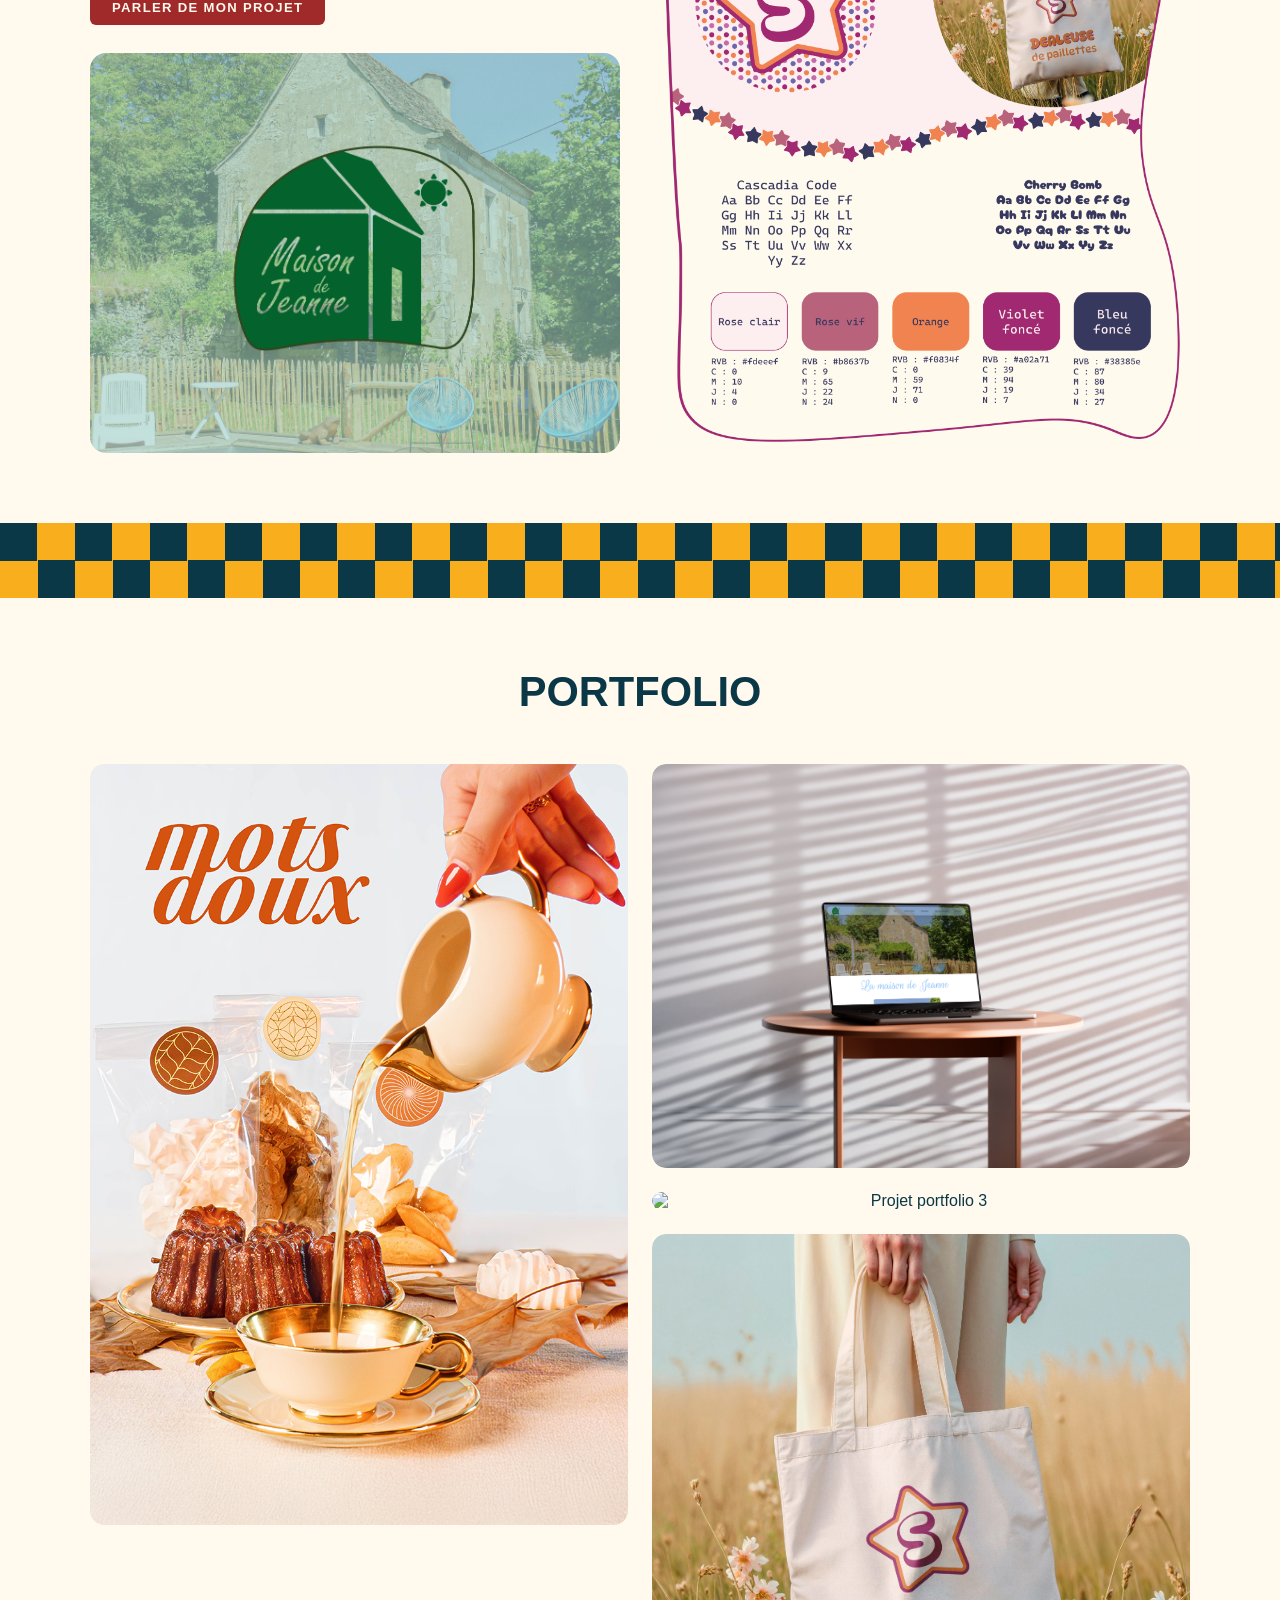
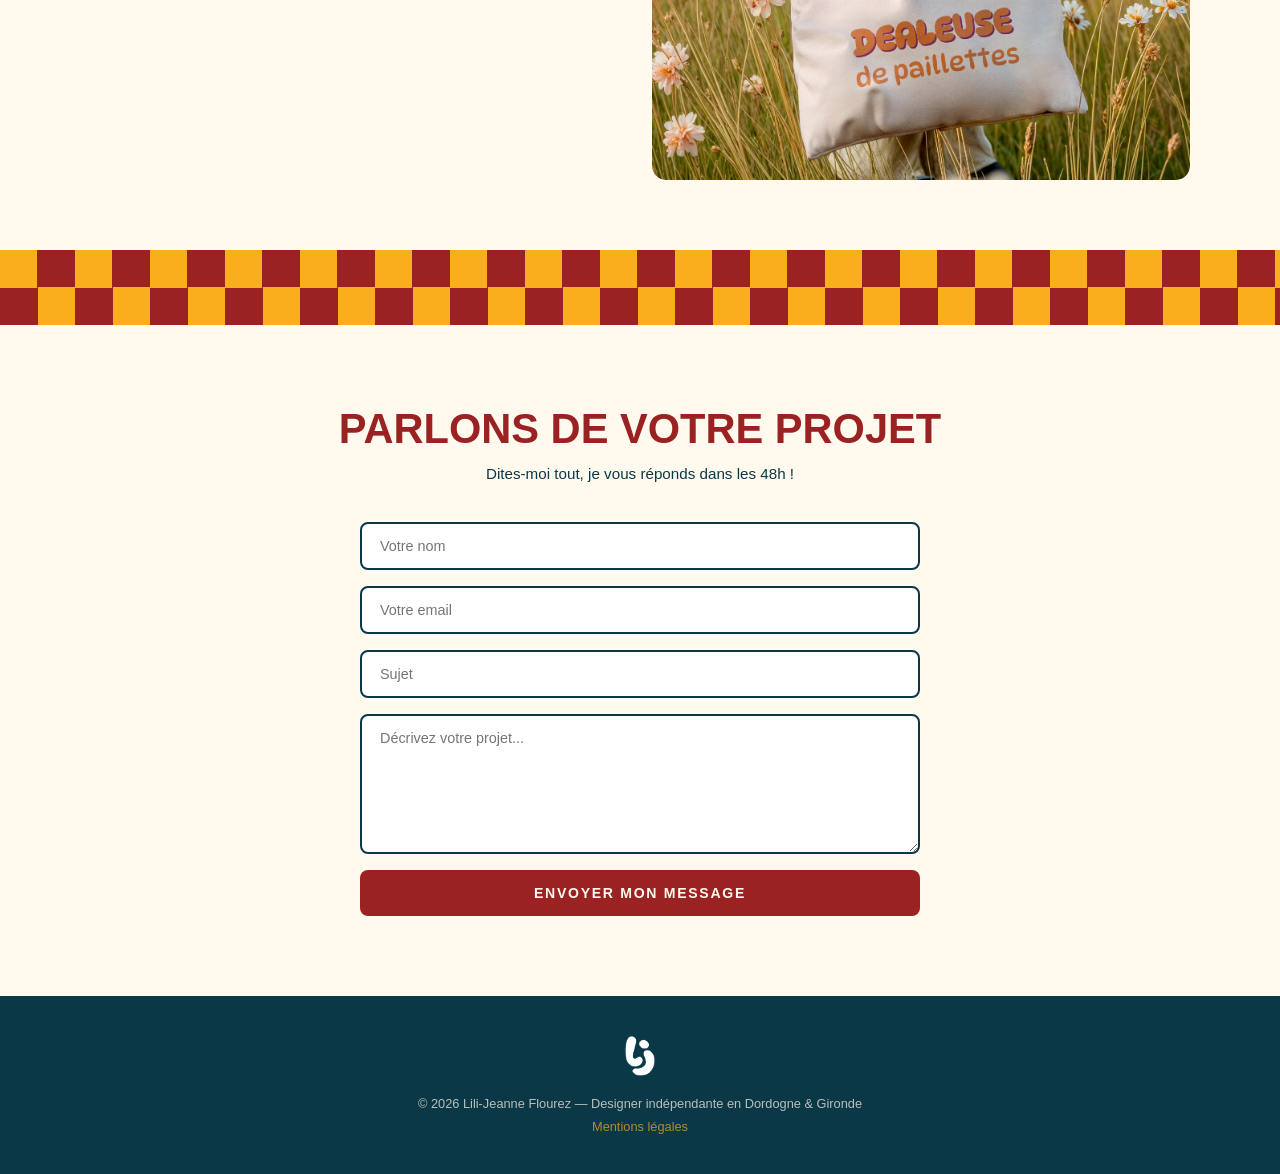
==== commit d3f0ab5d: "price assets" ====
--- a/index.html
+++ b/index.html
@@ -10,6 +10,15 @@
     content="Designer indépendante spécialisée en identité visuelle et création de sites internet. J'accompagne les entrepreneurs en Dordogne et en Gironde à créer une image de marque unique, cohérente et professionnelle." />
 
 </head>
+<!-- Google tag (gtag.js) -->
+<script async src="https://www.googletagmanager.com/gtag/js?id=G-2YWKM8LQCG"></script>
+<script>
+  window.dataLayer = window.dataLayer || [];
+  function gtag() { dataLayer.push(arguments); }
+  gtag('js', new Date());
+
+  gtag('config', 'G-2YWKM8LQCG');
+</script>
 
 <body>
 
@@ -27,6 +36,7 @@
     <ul class="nav-links" id="nav-links">
       <li><a href="#apropos">À propos</a></li>
       <li><a href="#services">Services</a></li>
+      <li><a href="#tarifs">Tarifs</a></li>
       <li><a href="#portfolio">Portfolio</a></li>
       <li class="mobile-only"><a href="#contact">Contact</a></li>
     </ul>
@@ -215,6 +225,162 @@
 
     </div>
   </section>
+
+  <!-- ===== BANDEAU DAMIER ===== -->
+  <div class="bandeau-damier" aria-hidden="true"></div>
+
+  <!-- ===== SECTION 1 : CRÉATION DE SITE ===== -->
+  <section class="tarifs-section" id="tarifs">
+    <div class="tarifs-section-titre">
+      <h2>Création de site</h2>
+    </div>
+    <p class="tarifs-section-intro">Un tarif fixe, en paiement unique, pour un site sur-mesure qui vous ressemble.
+      L'hébergement et le nom de domaine sont inclus pendant la première année.
+    </p>
+
+    <div class="pricing-grid">
+
+      <!-- Carte 1 : Formule Découverte -->
+      <div class="pricing-card">
+        <h3 class="pricing-nom">Formule Découverte</h3>
+        <p class="pricing-prix">350&nbsp;€</p>
+        <p class="pricing-desc">Site 1 page, sur-mesure, pensé pour présenter votre pratique et rassurer dès le
+          premier regard.</p>
+        <div class="pricing-inclus">
+          <strong>Inclus :</strong> Site sur-mesure 1 page + hébergement 1 an + nom de domaine
+        </div>
+        <ul class="pricing-features">
+          <li><span class="pricing-check" aria-hidden="true">&#10003;</span><span class="sr-only">Inclus :
+            </span>Design sur-mesure adapté à votre activité</li>
+          <li><span class="pricing-check" aria-hidden="true">&#10003;</span><span class="sr-only">Inclus :
+            </span>Bouton de prise de RDV (Doctolib ou autre)</li>
+          <li><span class="pricing-check" aria-hidden="true">&#10003;</span><span class="sr-only">Inclus :
+            </span>Site responsive (mobile, tablette, ordinateur)</li>
+          <li><span class="pricing-check" aria-hidden="true">&#10003;</span><span class="sr-only">Inclus :
+            </span>Mentions légales et conformité RGPD</li>
+        </ul>
+        <a href="#contact" class="btn-pricing">Démarrer avec Découverte</a>
+        <p class="pricing-note">Sans engagement</p>
+      </div>
+
+      <!-- Carte 2 : Formule Visibilité (recommandée) -->
+      <div class="pricing-card pricing-card--featured">
+        <span class="pricing-badge">Recommandée</span>
+        <h3 class="pricing-nom">Formule Visibilité</h3>
+        <p class="pricing-prix">450&nbsp;€</p>
+        <p class="pricing-desc">Site 3 pages (ex. Accueil, À propos, Consultations) avec une base de référencement
+          pour être mieux trouvé sur Google.</p>
+        <div class="pricing-inclus">
+          <strong>Inclus :</strong> Tout Découverte + 2 pages supplémentaires + optimisation SEO de base
+        </div>
+        <ul class="pricing-features">
+          <li><span class="pricing-check" aria-hidden="true">&#10003;</span><span class="sr-only">Inclus :
+            </span>Structure 3 pages (Accueil, À propos, Consultations)</li>
+          <li><span class="pricing-check" aria-hidden="true">&#10003;</span><span class="sr-only">Inclus :
+            </span>Référencement (SEO) de base : balises, sitemap</li>
+          <li><span class="pricing-check" aria-hidden="true">&#10003;</span><span class="sr-only">Inclus :
+            </span>Bouton de prise de RDV</li>
+          <li><span class="pricing-check" aria-hidden="true">&#10003;</span><span class="sr-only">Inclus :
+            </span>Site responsive et conforme RGPD</li>
+        </ul>
+        <a href="#contact" class="btn-pricing btn-pricing--featured">Démarrer avec Visibilité</a>
+        <p class="pricing-note">Sans engagement</p>
+      </div>
+
+      <!-- Carte 3 : Formule Complète -->
+      <div class="pricing-card">
+        <h3 class="pricing-nom">Formule Complète</h3>
+        <p class="pricing-prix">550&nbsp;€</p>
+        <p class="pricing-desc">Site 5 pages, SEO, et formulaire de contact intégré pour centraliser vos demandes
+          directement depuis le site.</p>
+        <div class="pricing-inclus">
+          <strong>Inclus :</strong> Tout Visibilité + 2 pages supplémentaires + formulaire de contact
+        </div>
+        <ul class="pricing-features">
+          <li><span class="pricing-check" aria-hidden="true">&#10003;</span><span class="sr-only">Inclus :
+            </span>Structure 5 pages</li>
+          <li><span class="pricing-check" aria-hidden="true">&#10003;</span><span class="sr-only">Inclus :
+            </span>Référencement (SEO) de base</li>
+          <li><span class="pricing-check" aria-hidden="true">&#10003;</span><span class="sr-only">Inclus :
+            </span>Formulaire de contact intégré</li>
+          <li><span class="pricing-check" aria-hidden="true">&#10003;</span><span class="sr-only">Inclus :
+            </span>Bouton de prise de RDV</li>
+          <li><span class="pricing-check" aria-hidden="true">&#10003;</span><span class="sr-only">Inclus :
+            </span>Site responsive et conforme RGPD</li>
+        </ul>
+        <a href="#contact" class="btn-pricing">Démarrer avec Complète</a>
+        <p class="pricing-note">Sans engagement</p>
+      </div>
+
+    </div>
+  </section>
+
+  <!-- ===== BANDEAU DAMIER BAS ===== -->
+  <div class="bandeau-damier-bas" aria-hidden="true"></div>
+
+  <!-- ===== SECTION 2 : ABONNEMENT MENSUEL ===== -->
+  <section class="tarifs-section tarifs-section--alt" id="abonnement">
+    <div class="tarifs-section-titre">
+      <h2>Abonnement mensuel</h2>
+    </div>
+    <p class="tarifs-section-intro">Dès la mise en ligne de votre site, l'abonnement mensuel prend le relais pour
+      son hébergement, sa maintenance et son suivi — sans jamais toucher au code. L'hébergement lui-même reste
+      offert pendant la première année. Sans engagement, résiliable à tout moment.</p>
+
+    <div class="pricing-grid pricing-grid--2">
+
+      <!-- Carte 1 : Essentiel -->
+      <div class="pricing-card">
+        <h3 class="pricing-nom">Essentiel</h3>
+        <p class="pricing-prix">30&nbsp;€<span class="pricing-periode">/mois</span></p>
+        <p class="pricing-desc">Pour garder votre site en ligne, sécurisé et à jour, avec un léger suivi de votre
+          référencement.</p>
+        <div class="pricing-inclus">
+          <strong>Inclus :</strong> Hébergement (offert la 1ère année) + maintenance technique + suivi SEO léger
+        </div>
+        <ul class="pricing-features">
+          <li><span class="pricing-check" aria-hidden="true">&#10003;</span><span class="sr-only">Inclus :
+            </span>Hébergement et nom de domaine inclus</li>
+          <li><span class="pricing-check" aria-hidden="true">&#10003;</span><span class="sr-only">Inclus :
+            </span>Maintenance technique et sauvegardes</li>
+          <li><span class="pricing-check" aria-hidden="true">&#10003;</span><span class="sr-only">Inclus :
+            </span>Suivi SEO léger</li>
+          <li><span class="pricing-check" aria-hidden="true">&#10003;</span><span class="sr-only">Inclus :
+            </span>Sans engagement, résiliable à tout moment</li>
+        </ul>
+        <a href="#contact" class="btn-pricing">Choisir Essentiel</a>
+        <p class="pricing-note">Sans engagement</p>
+      </div>
+
+      <!-- Carte 2 : Confort (recommandée) -->
+      <div class="pricing-card pricing-card--featured">
+        <span class="pricing-badge">Recommandée</span>
+        <h3 class="pricing-nom">Confort</h3>
+        <p class="pricing-prix">45&nbsp;€<span class="pricing-periode">/mois</span></p>
+        <p class="pricing-desc">Pour ne jamais avoir à toucher au code : je m'occupe de vos petites mises à jour et
+          de votre référencement chaque mois.</p>
+        <div class="pricing-inclus">
+          <strong>Inclus :</strong> Tout Essentiel + jusqu'à 5 modifications de contenu par mois
+        </div>
+        <ul class="pricing-features">
+          <li><span class="pricing-check" aria-hidden="true">&#10003;</span><span class="sr-only">Inclus :
+            </span>Tout le contenu de l'offre Essentiel</li>
+          <li><span class="pricing-check" aria-hidden="true">&#10003;</span><span class="sr-only">Inclus :
+            </span>Jusqu'à 5 modifications par mois (remplacement d'un texte ou d'une photo existants)</li>
+          <li><span class="pricing-check" aria-hidden="true">&#10003;</span><span class="sr-only">Inclus :
+            </span>Suivi SEO renforcé</li>
+          <li><span class="pricing-check" aria-hidden="true">&#10003;</span><span class="sr-only">Inclus :
+            </span>Sans engagement, résiliable à tout moment</li>
+        </ul>
+        <a href="#contact" class="btn-pricing btn-pricing--featured">Choisir Confort</a>
+        <p class="pricing-note">Sans engagement</p>
+      </div>
+
+    </div>
+  </section>
+
+  <!-- ===== BANDEAU DAMIER ===== -->
+  <div class="bandeau-damier" aria-hidden="true"></div>
 
   <!-- ===== PACK PRÉSENCE EN LIGNE ===== -->
   <section id="pack">
--- a/style.css
+++ b/style.css
@@ -856,6 +856,260 @@
     text-decoration: underline;
 }
 
+/* ===== UTILITAIRE ACCESSIBILITÉ ===== */
+.sr-only {
+    position: absolute;
+    width: 1px;
+    height: 1px;
+    padding: 0;
+    margin: -1px;
+    overflow: hidden;
+    clip: rect(0, 0, 0, 0);
+    white-space: nowrap;
+    border: 0;
+}
+
+/* ===== SECTIONS TARIFS ===== */
+.tarifs-section {
+    background-color: var(--creme);
+    padding: 70px 48px;
+}
+
+.tarifs-section--alt {
+    background-color: var(--bleu);
+}
+
+.tarifs-section-titre {
+    text-align: center;
+    margin-bottom: 12px;
+}
+
+.tarifs-section-titre h2 {
+    font-family: 'CherryBomb', sans-serif;
+    font-size: clamp(1.6rem, 3.5vw, 2.4rem);
+    color: var(--rouge);
+    text-transform: uppercase;
+    display: inline-block;
+}
+
+.tarifs-section--alt .tarifs-section-titre h2 {
+    color: var(--bleu);
+    background-color: var(--jaune);
+    padding: 10px 32px;
+    border-radius: 8px;
+}
+
+.tarifs-section-intro {
+    text-align: center;
+    max-width: 640px;
+    margin: 0 auto 48px;
+    font-family: 'PlaypenSans', sans-serif;
+    font-size: 1rem;
+    line-height: 1.6;
+    color: var(--bleu);
+}
+
+.tarifs-section--alt .tarifs-section-intro {
+    color: var(--creme);
+}
+
+/* ===== GRILLE DE CARTES TARIFS ===== */
+.pricing-grid {
+    max-width: 1100px;
+    margin: 0 auto;
+    display: grid;
+    grid-template-columns: repeat(3, 1fr);
+    gap: 28px;
+    align-items: stretch;
+}
+
+.pricing-grid--2 {
+    grid-template-columns: repeat(2, 1fr);
+    max-width: 800px;
+}
+
+/* ===== CARTE TARIF ===== */
+.pricing-card {
+    position: relative;
+    background-color: var(--blanc);
+    border: 1px solid rgba(11, 56, 71, 0.15);
+    border-radius: 16px;
+    padding: 36px 26px 28px;
+    display: flex;
+    flex-direction: column;
+    transition: transform 0.25s;
+}
+
+.pricing-card:hover {
+    transform: translateY(-4px);
+}
+
+.pricing-card--featured {
+    border: 3px solid var(--rouge);
+    padding-top: 40px;
+}
+
+.pricing-badge {
+    position: absolute;
+    top: -14px;
+    left: 50%;
+    transform: translateX(-50%);
+    background-color: var(--rouge);
+    color: var(--creme);
+    font-family: 'PlaypenSans', sans-serif;
+    font-weight: 700;
+    font-size: 0.72rem;
+    letter-spacing: 0.1em;
+    text-transform: uppercase;
+    padding: 6px 16px;
+    border-radius: 999px;
+    white-space: nowrap;
+}
+
+.pricing-nom {
+    font-family: 'PlaypenSans', sans-serif;
+    font-weight: 800;
+    font-size: 1.3rem;
+    color: var(--bleu);
+    margin-bottom: 8px;
+}
+
+.pricing-prix {
+    font-family: 'CherryBomb', sans-serif;
+    font-size: clamp(2rem, 4vw, 2.5rem);
+    color: var(--rouge);
+    margin-bottom: 14px;
+    line-height: 1;
+}
+
+.pricing-prix .pricing-periode {
+    font-family: 'PlaypenSans', sans-serif;
+    font-weight: 700;
+    font-size: 1rem;
+    color: var(--bleu);
+    margin-left: 4px;
+}
+
+.pricing-desc {
+    font-family: 'PlaypenSans', sans-serif;
+    font-size: 0.9rem;
+    line-height: 1.6;
+    color: var(--bleu);
+    margin-bottom: 20px;
+}
+
+.pricing-inclus {
+    border-left: 4px solid var(--jaune);
+    background-color: var(--creme);
+    border-radius: 6px;
+    padding: 12px 16px;
+    margin-bottom: 22px;
+    font-family: 'PlaypenSans', sans-serif;
+    font-size: 0.85rem;
+    line-height: 1.5;
+    color: var(--bleu);
+}
+
+.pricing-inclus strong {
+    color: var(--rouge);
+}
+
+.pricing-features {
+    list-style: none;
+    margin-bottom: 26px;
+    flex-grow: 1;
+}
+
+.pricing-features li {
+    display: flex;
+    align-items: flex-start;
+    gap: 10px;
+    font-family: 'PlaypenSans', sans-serif;
+    font-size: 0.88rem;
+    line-height: 1.5;
+    color: var(--bleu);
+    margin-bottom: 12px;
+}
+
+.pricing-check {
+    flex-shrink: 0;
+    width: 20px;
+    height: 20px;
+    border-radius: 50%;
+    background-color: var(--bleu-clair);
+    color: var(--blanc);
+    display: inline-flex;
+    align-items: center;
+    justify-content: center;
+    font-size: 0.7rem;
+    line-height: 1;
+    margin-top: 1px;
+}
+
+.pricing-card--featured .pricing-check {
+    background-color: var(--rouge);
+}
+
+.btn-pricing {
+    display: block;
+    width: 100%;
+    text-align: center;
+    background-color: transparent;
+    color: var(--bleu);
+    border: 2px solid var(--bleu);
+    font-family: 'PlaypenSans', sans-serif;
+    font-weight: 700;
+    font-size: 0.85rem;
+    letter-spacing: 0.08em;
+    text-transform: uppercase;
+    padding: 13px 16px;
+    border-radius: 6px;
+    text-decoration: none;
+    transition: background-color 0.2s, color 0.2s, transform 0.15s;
+}
+
+.btn-pricing:hover {
+    background-color: var(--bleu);
+    color: var(--creme);
+    transform: translateY(-2px);
+}
+
+.btn-pricing--featured {
+    background-color: var(--rouge);
+    color: var(--creme);
+    border-color: var(--rouge);
+}
+
+.btn-pricing--featured:hover {
+    background-color: var(--bleu);
+    border-color: var(--bleu);
+}
+
+.pricing-note {
+    text-align: center;
+    font-family: 'PlaypenSans', sans-serif;
+    font-size: 0.75rem;
+    color: var(--bleu);
+    opacity: 0.65;
+    margin-top: 10px;
+}
+
+.tarifs-section--alt .pricing-note {
+    color: var(--creme);
+    opacity: 0.75;
+}
+
+@media (max-width: 900px) {
+    .pricing-grid {
+        grid-template-columns: 1fr;
+        max-width: 480px;
+    }
+
+    .pricing-grid--2 {
+        grid-template-columns: 1fr;
+    }
+}
+
 /* ===== RESPONSIVE ===== */
 @media (max-width: 768px) {
     #navbar {
@@ -969,4 +1223,8 @@
     #footer {
         padding: 30px 24px;
     }
+
+    .tarifs-section {
+        padding: 50px 24px;
+    }
 }
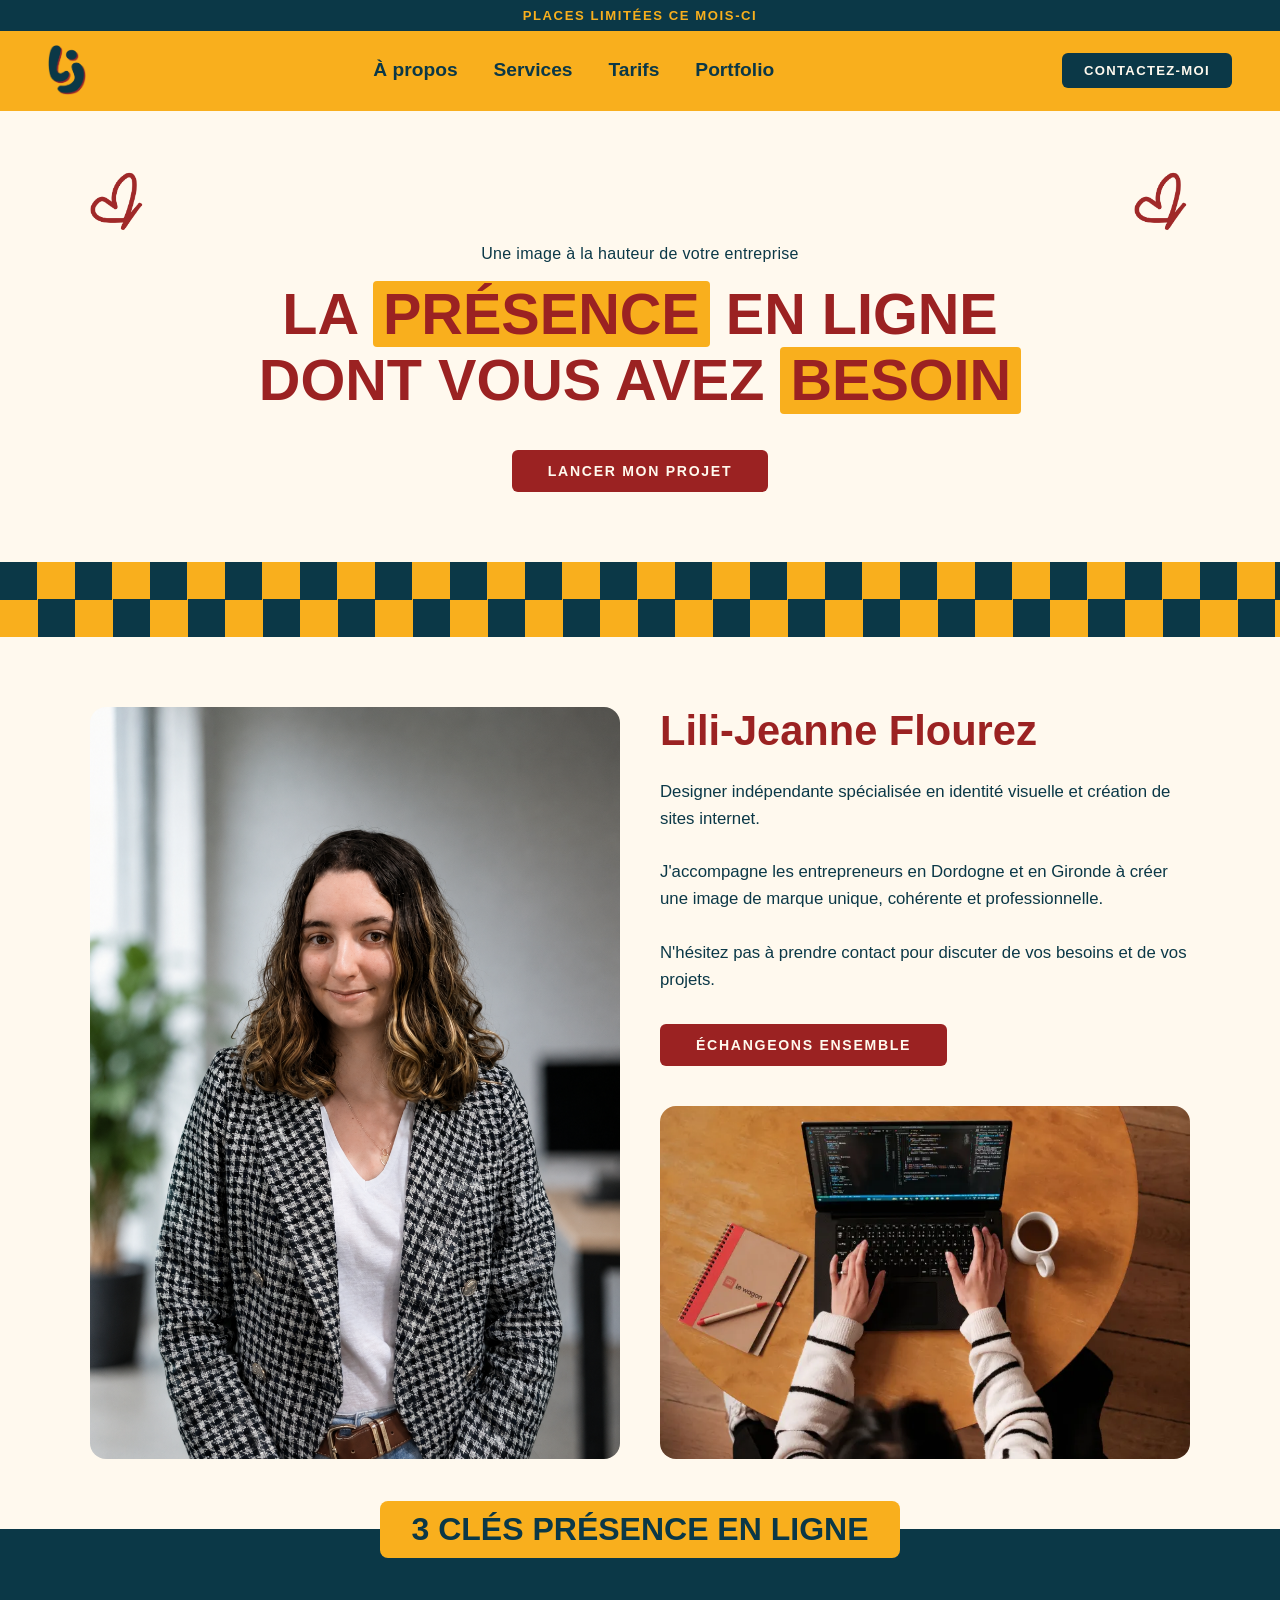
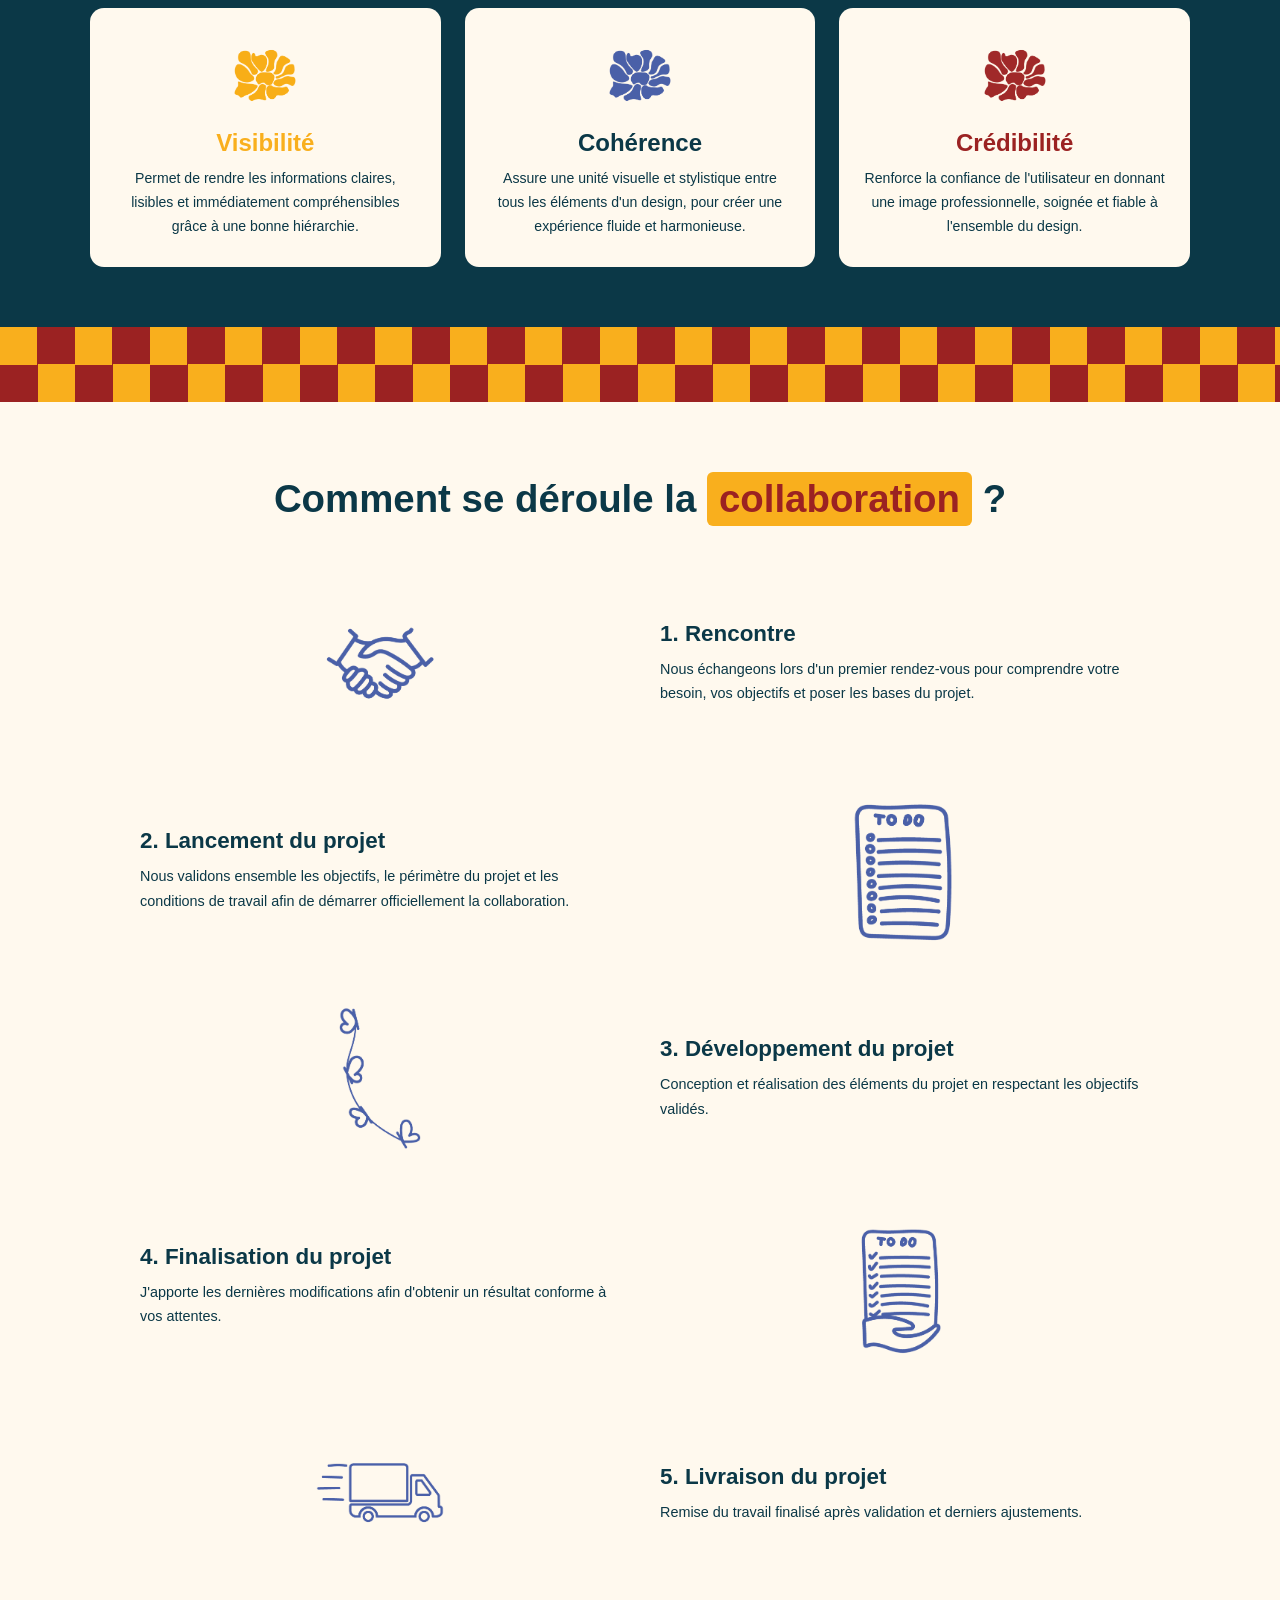
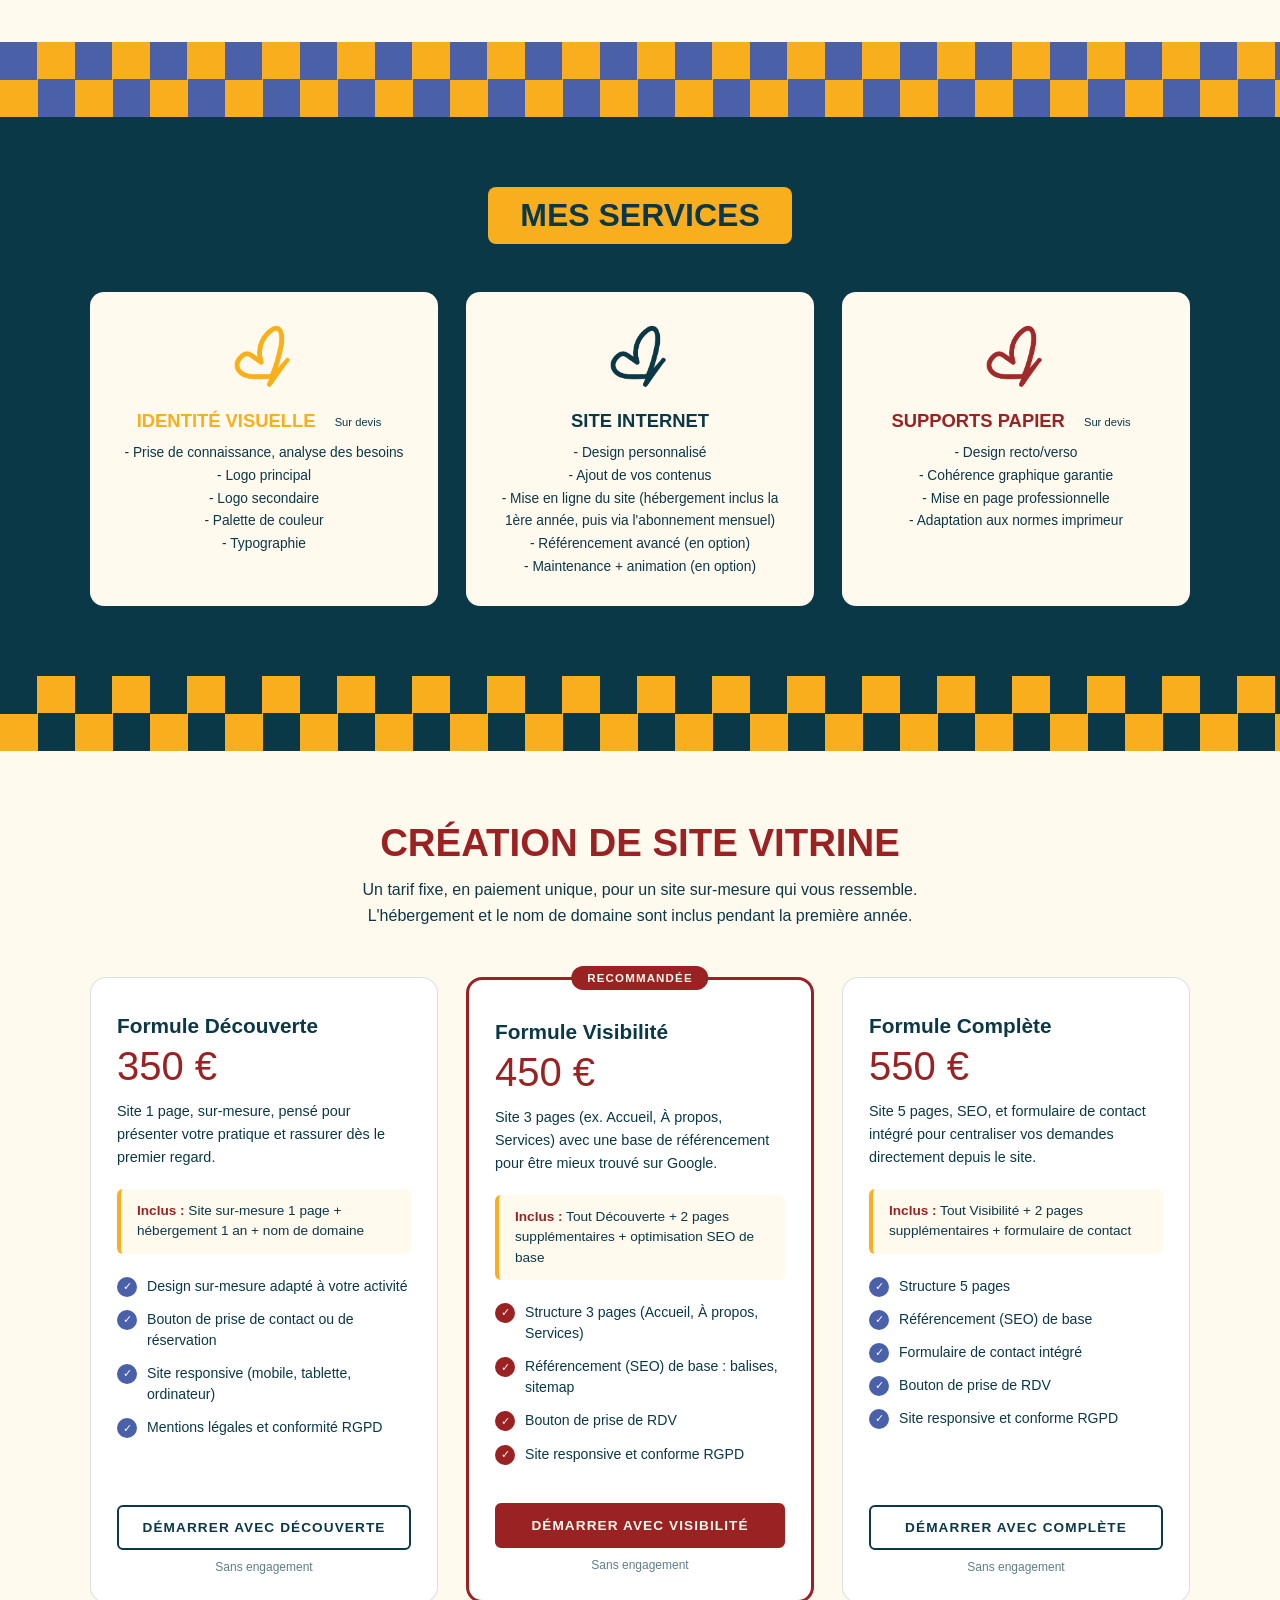
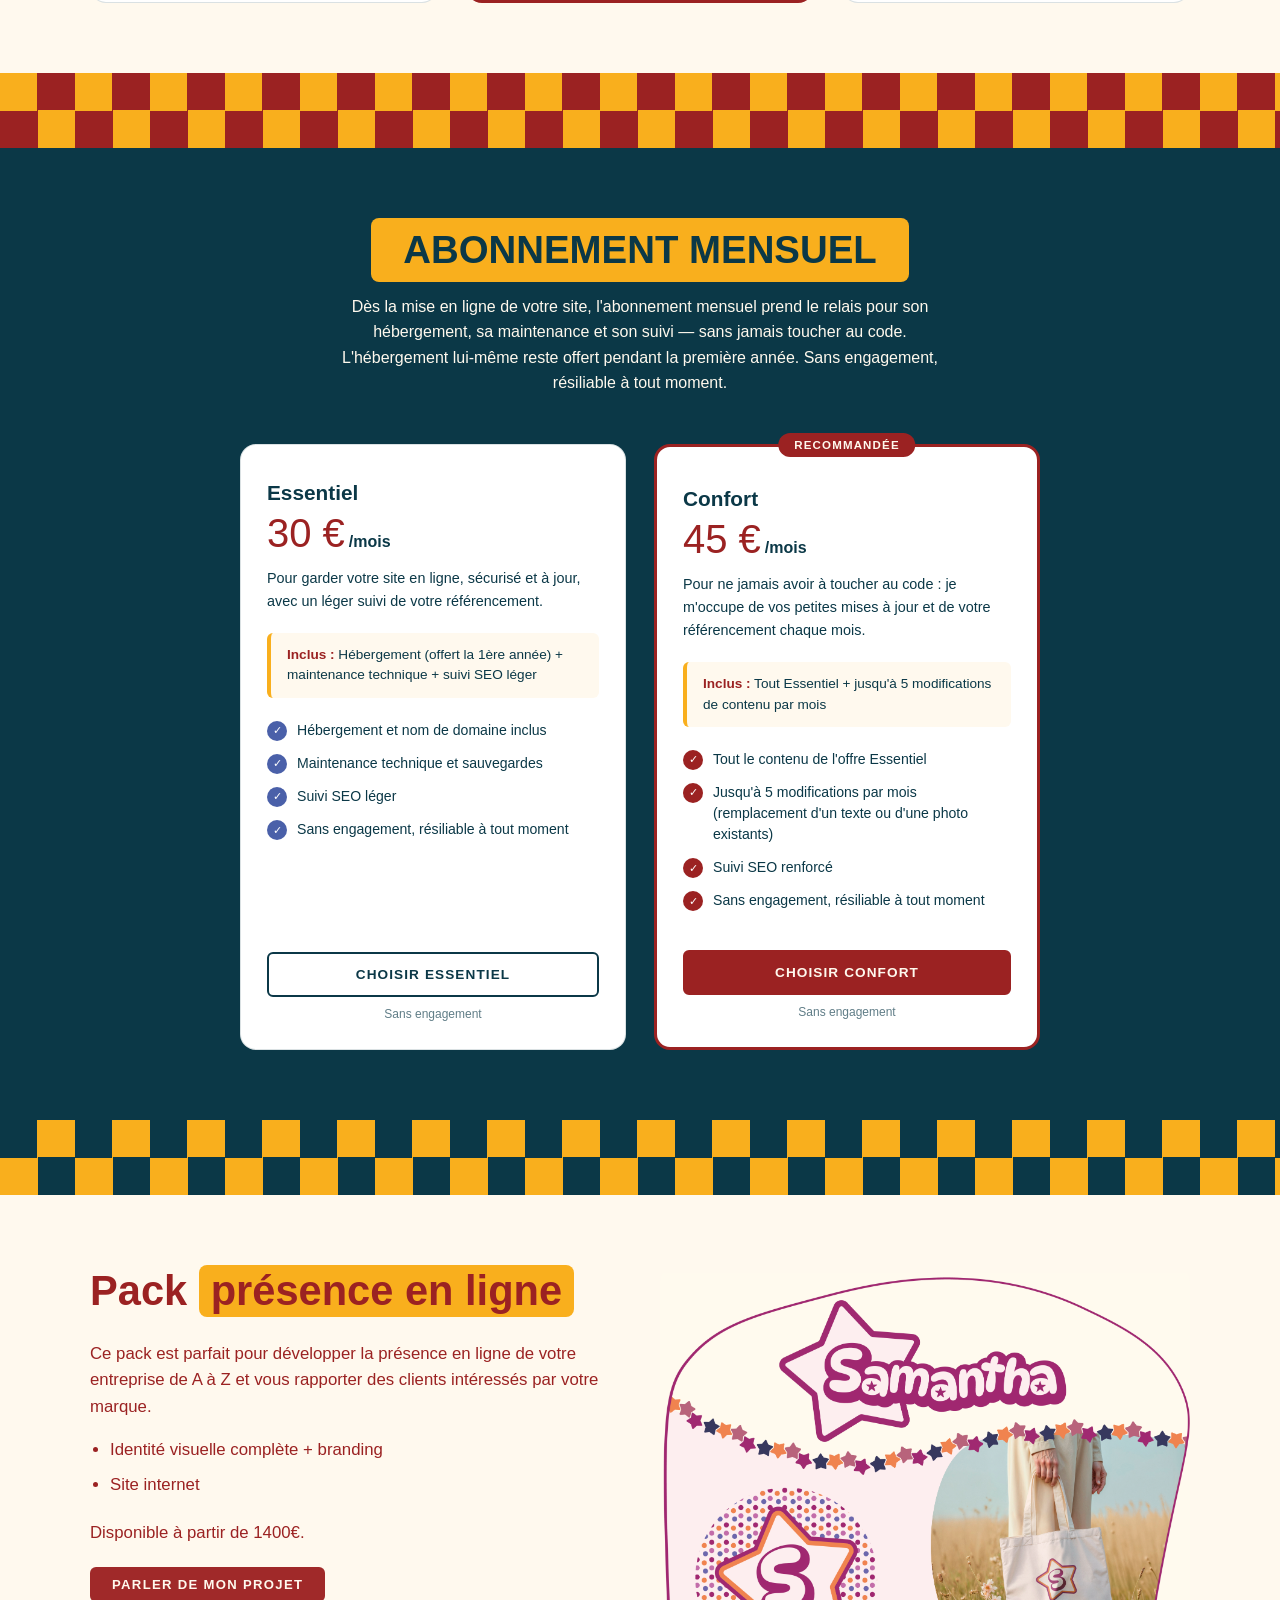
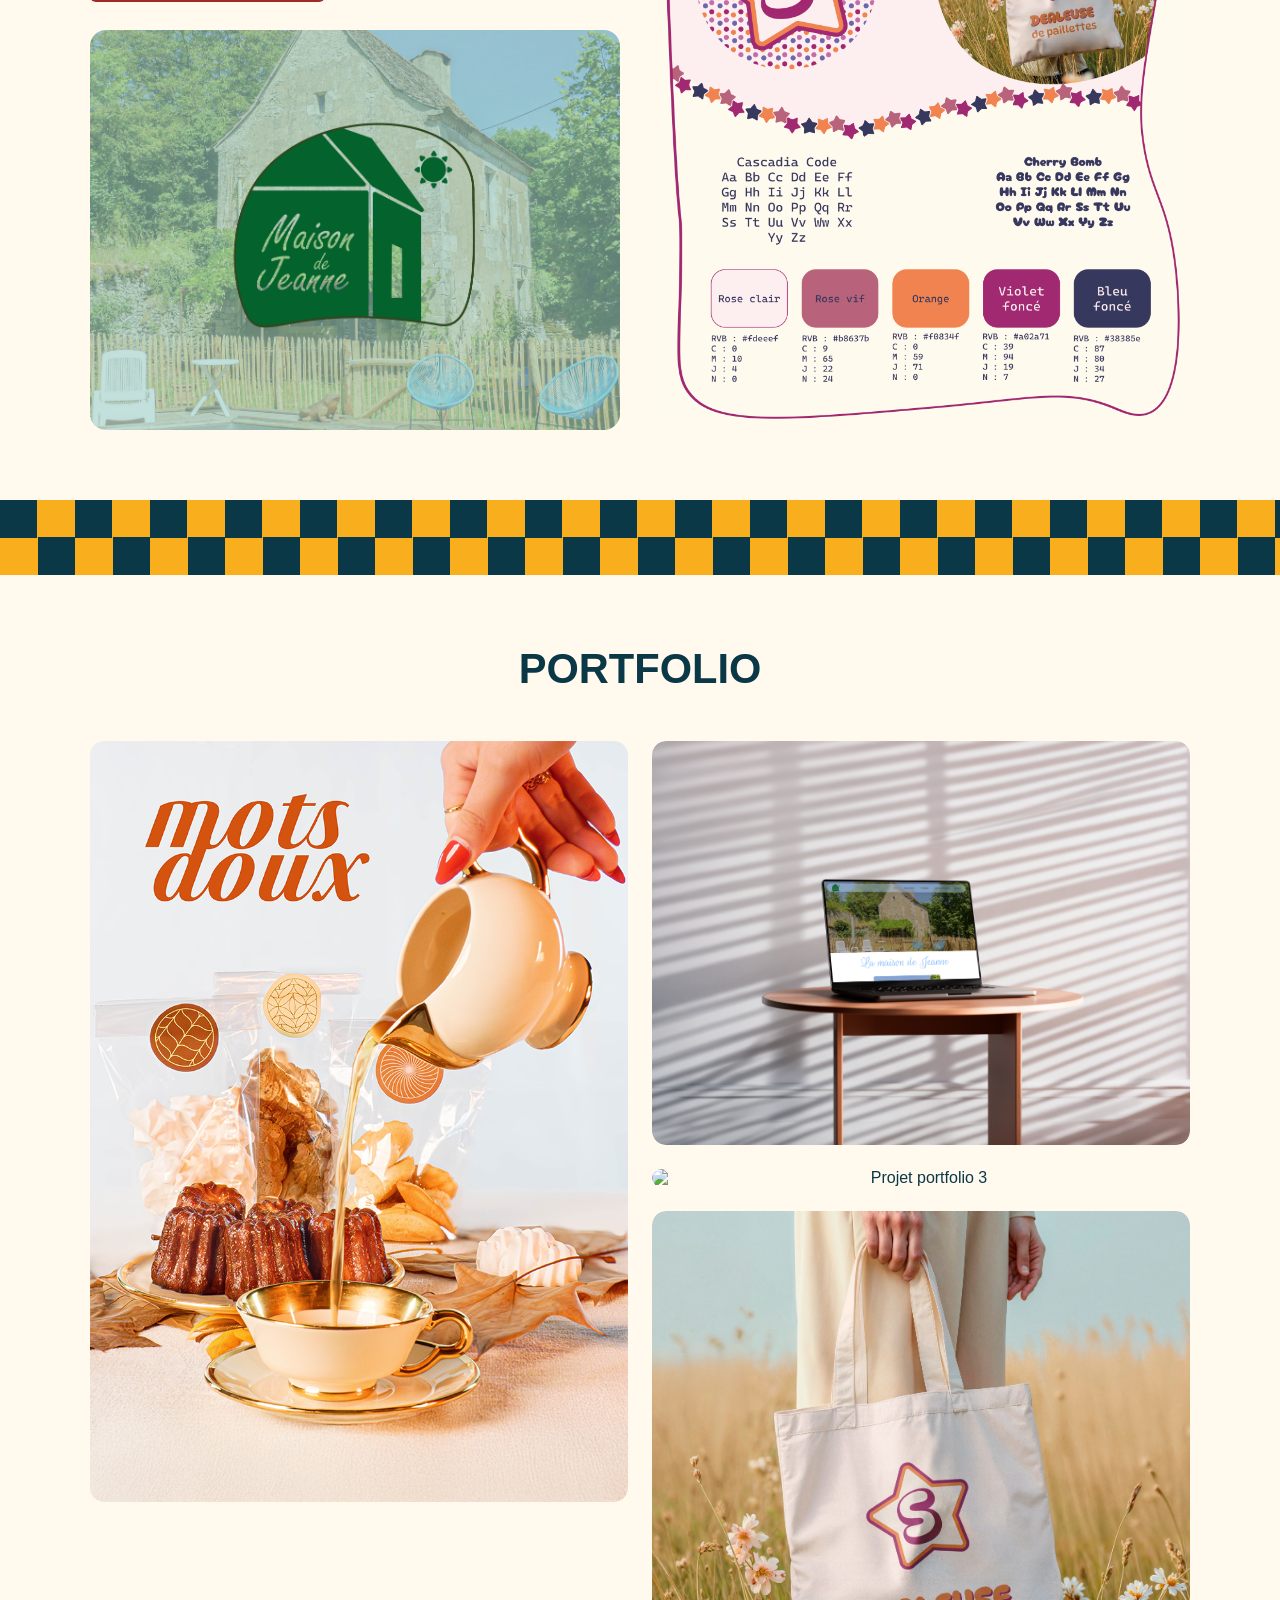
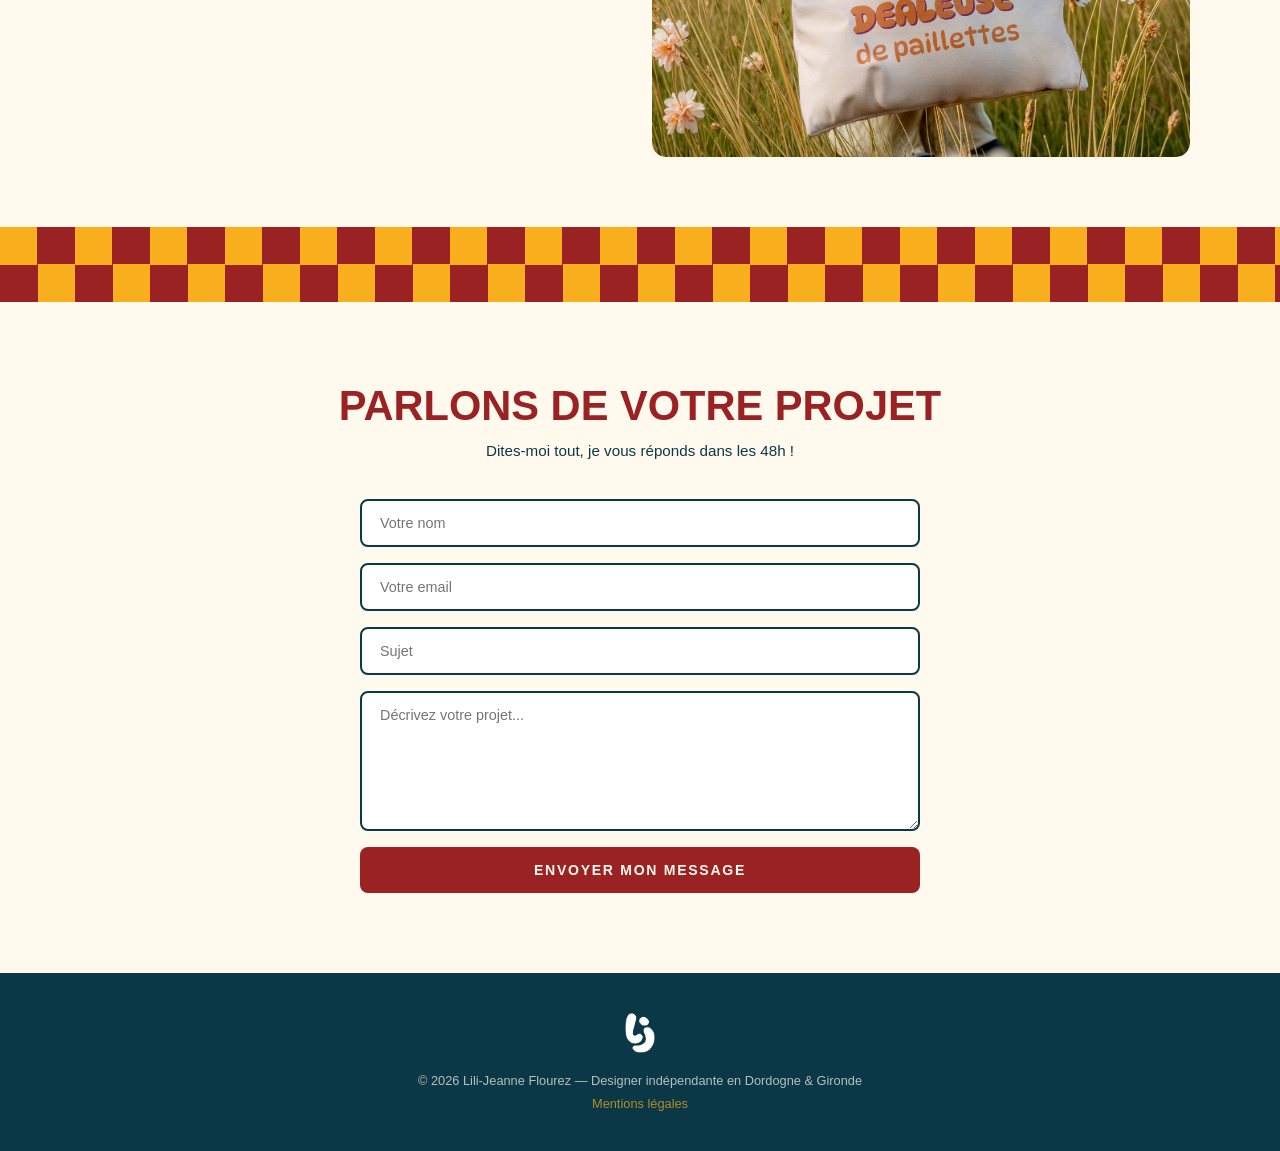
==== commit 8df3af7a: "small changes" ====
--- a/index.html
+++ b/index.html
@@ -23,7 +23,7 @@
 <body>
 
   <!-- ===== ANNONCE ===== -->
-  <div id="annonce">3 créneaux disponibles juillet</div>
+  <div id="annonce">Places limitées ce mois-ci</div>
 
   <!-- ===== NAVBAR ===== -->
   <nav id="navbar" role="navigation" aria-label="Navigation principale">
@@ -203,7 +203,7 @@
 
       <div class="service-card">
         <img src="assets/img/papillon-jaune.png" alt="" aria-hidden="true" />
-        <h3>Identité visuelle</h3>
+        <h3>Identité visuelle <span class="service-prix">Sur devis</span></h3>
         <p>- Prise de connaissance, analyse des besoins<br />- Logo principal<br />- Logo secondaire<br />- Palette de
           couleur<br />- Typographie</p>
       </div>
@@ -211,13 +211,14 @@
       <div class="service-card">
         <img src="assets/img/papillon-bleu-fonce.png" alt="" aria-hidden="true" />
         <h3>Site internet</h3>
-        <p>- Design personnalisé<br />- Ajout de vos contenus<br />- Mise en ligne du site (frais d’hébergement non
-          compris)<br />- Référencement avancé (en option)<br />- Maintenance + animation (en option)</p>
+        <p>- Design personnalisé<br />- Ajout de vos contenus<br />- Mise en ligne du site (hébergement inclus la 1ère
+          année, puis via l'abonnement mensuel)<br />- Référencement avancé (en option)<br />- Maintenance + animation
+          (en option)</p>
       </div>
 
       <div class="service-card">
         <img src="assets/img/papillon-rouge.png" alt="" aria-hidden="true" />
-        <h3>Supports papier</h3>
+        <h3>Supports papier <span class="service-prix">Sur devis</span></h3>
         <p>- Design recto/verso<br />- Cohérence graphique garantie<br />- Mise en page professionnelle<br />-
           Adaptation aux
           normes imprimeur</p>
@@ -229,10 +230,10 @@
   <!-- ===== BANDEAU DAMIER ===== -->
   <div class="bandeau-damier" aria-hidden="true"></div>
 
-  <!-- ===== SECTION 1 : CRÉATION DE SITE ===== -->
+  <!-- ===== SECTION 1 : CRÉATION DE SITE VITRINE ===== -->
   <section class="tarifs-section" id="tarifs">
     <div class="tarifs-section-titre">
-      <h2>Création de site</h2>
+      <h2>Création de site vitrine</h2>
     </div>
     <p class="tarifs-section-intro">Un tarif fixe, en paiement unique, pour un site sur-mesure qui vous ressemble.
       L'hébergement et le nom de domaine sont inclus pendant la première année.
@@ -253,13 +254,13 @@
           <li><span class="pricing-check" aria-hidden="true">&#10003;</span><span class="sr-only">Inclus :
             </span>Design sur-mesure adapté à votre activité</li>
           <li><span class="pricing-check" aria-hidden="true">&#10003;</span><span class="sr-only">Inclus :
-            </span>Bouton de prise de RDV (Doctolib ou autre)</li>
+            </span>Bouton de prise de contact ou de réservation</li>
           <li><span class="pricing-check" aria-hidden="true">&#10003;</span><span class="sr-only">Inclus :
             </span>Site responsive (mobile, tablette, ordinateur)</li>
           <li><span class="pricing-check" aria-hidden="true">&#10003;</span><span class="sr-only">Inclus :
             </span>Mentions légales et conformité RGPD</li>
         </ul>
-        <a href="#contact" class="btn-pricing">Démarrer avec Découverte</a>
+        <a href="#contact" class="btn-pricing" data-sujet="Formule Découverte">Démarrer avec Découverte</a>
         <p class="pricing-note">Sans engagement</p>
       </div>
 
@@ -268,14 +269,14 @@
         <span class="pricing-badge">Recommandée</span>
         <h3 class="pricing-nom">Formule Visibilité</h3>
         <p class="pricing-prix">450&nbsp;€</p>
-        <p class="pricing-desc">Site 3 pages (ex. Accueil, À propos, Consultations) avec une base de référencement
+        <p class="pricing-desc">Site 3 pages (ex. Accueil, À propos, Services) avec une base de référencement
           pour être mieux trouvé sur Google.</p>
         <div class="pricing-inclus">
           <strong>Inclus :</strong> Tout Découverte + 2 pages supplémentaires + optimisation SEO de base
         </div>
         <ul class="pricing-features">
           <li><span class="pricing-check" aria-hidden="true">&#10003;</span><span class="sr-only">Inclus :
-            </span>Structure 3 pages (Accueil, À propos, Consultations)</li>
+            </span>Structure 3 pages (Accueil, À propos, Services)</li>
           <li><span class="pricing-check" aria-hidden="true">&#10003;</span><span class="sr-only">Inclus :
             </span>Référencement (SEO) de base : balises, sitemap</li>
           <li><span class="pricing-check" aria-hidden="true">&#10003;</span><span class="sr-only">Inclus :
@@ -283,7 +284,7 @@
           <li><span class="pricing-check" aria-hidden="true">&#10003;</span><span class="sr-only">Inclus :
             </span>Site responsive et conforme RGPD</li>
         </ul>
-        <a href="#contact" class="btn-pricing btn-pricing--featured">Démarrer avec Visibilité</a>
+        <a href="#contact" class="btn-pricing btn-pricing--featured" data-sujet="Formule Visibilité">Démarrer avec Visibilité</a>
         <p class="pricing-note">Sans engagement</p>
       </div>
 
@@ -308,7 +309,7 @@
           <li><span class="pricing-check" aria-hidden="true">&#10003;</span><span class="sr-only">Inclus :
             </span>Site responsive et conforme RGPD</li>
         </ul>
-        <a href="#contact" class="btn-pricing">Démarrer avec Complète</a>
+        <a href="#contact" class="btn-pricing" data-sujet="Formule Complète">Démarrer avec Complète</a>
         <p class="pricing-note">Sans engagement</p>
       </div>
 
@@ -348,7 +349,7 @@
           <li><span class="pricing-check" aria-hidden="true">&#10003;</span><span class="sr-only">Inclus :
             </span>Sans engagement, résiliable à tout moment</li>
         </ul>
-        <a href="#contact" class="btn-pricing">Choisir Essentiel</a>
+        <a href="#contact" class="btn-pricing" data-sujet="Abonnement Essentiel">Choisir Essentiel</a>
         <p class="pricing-note">Sans engagement</p>
       </div>
 
@@ -372,7 +373,7 @@
           <li><span class="pricing-check" aria-hidden="true">&#10003;</span><span class="sr-only">Inclus :
             </span>Sans engagement, résiliable à tout moment</li>
         </ul>
-        <a href="#contact" class="btn-pricing btn-pricing--featured">Choisir Confort</a>
+        <a href="#contact" class="btn-pricing btn-pricing--featured" data-sujet="Abonnement Confort">Choisir Confort</a>
         <p class="pricing-note">Sans engagement</p>
       </div>
 
@@ -474,6 +475,14 @@
         navLinks.classList.remove('active');
       });
     });
+
+    // Pré-remplir le sujet du formulaire de contact selon l'offre choisie
+    const inputSujet = document.getElementById('input-sujet');
+    document.querySelectorAll('[data-sujet]').forEach(btn => {
+      btn.addEventListener('click', () => {
+        inputSujet.value = btn.dataset.sujet;
+      });
+    });
   </script>
 
 </body>
--- a/style.css
+++ b/style.css
@@ -567,6 +567,21 @@
     color: var(--jaune);
     margin-bottom: 10px;
     text-transform: uppercase;
+}
+
+.service-prix {
+    display: inline-block;
+    font-family: 'PlaypenSans', sans-serif;
+    font-weight: 400;
+    font-size: 0.7rem;
+    text-transform: none;
+    letter-spacing: normal;
+    color: var(--bleu);
+    background-color: var(--creme);
+    border-radius: 999px;
+    padding: 3px 10px;
+    vertical-align: middle;
+    margin-left: 4px;
 }
 
 .service-card p {
@@ -1094,11 +1109,6 @@
     margin-top: 10px;
 }
 
-.tarifs-section--alt .pricing-note {
-    color: var(--creme);
-    opacity: 0.75;
-}
-
 @media (max-width: 900px) {
     .pricing-grid {
         grid-template-columns: 1fr;
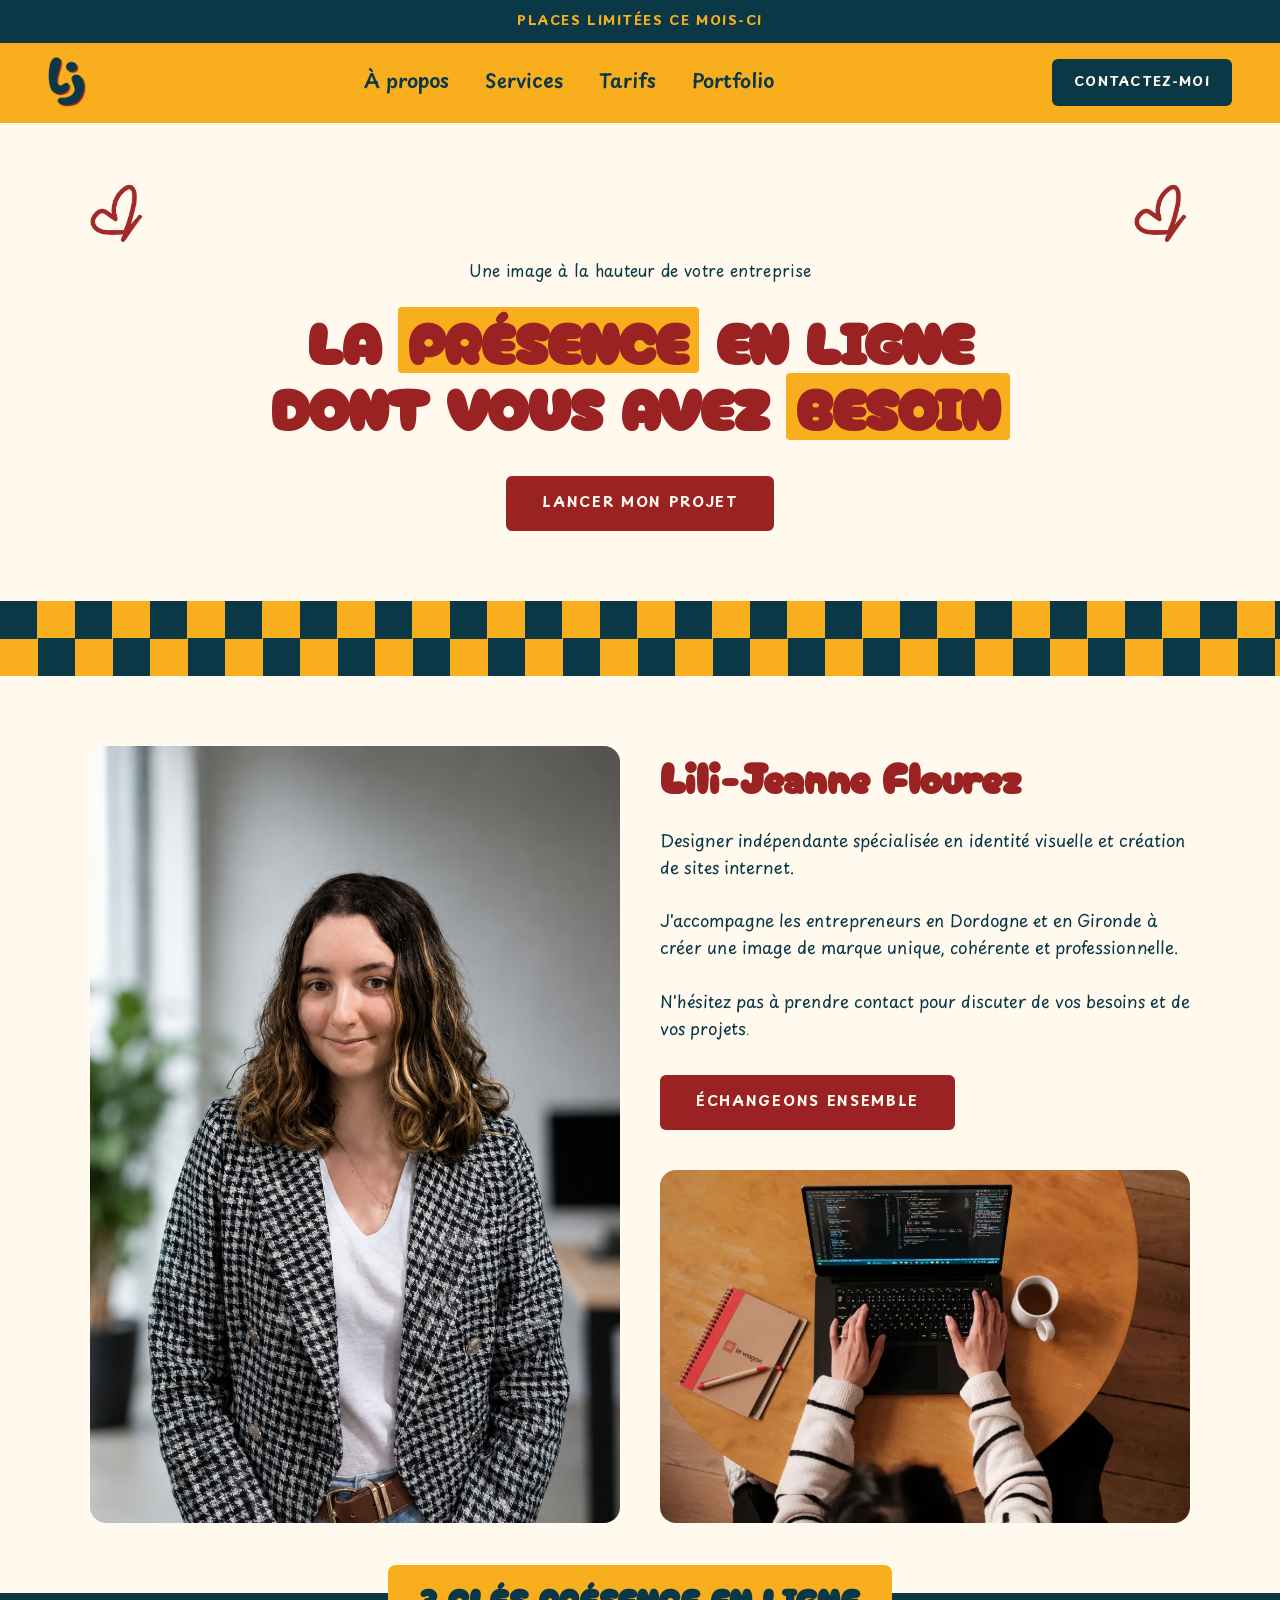
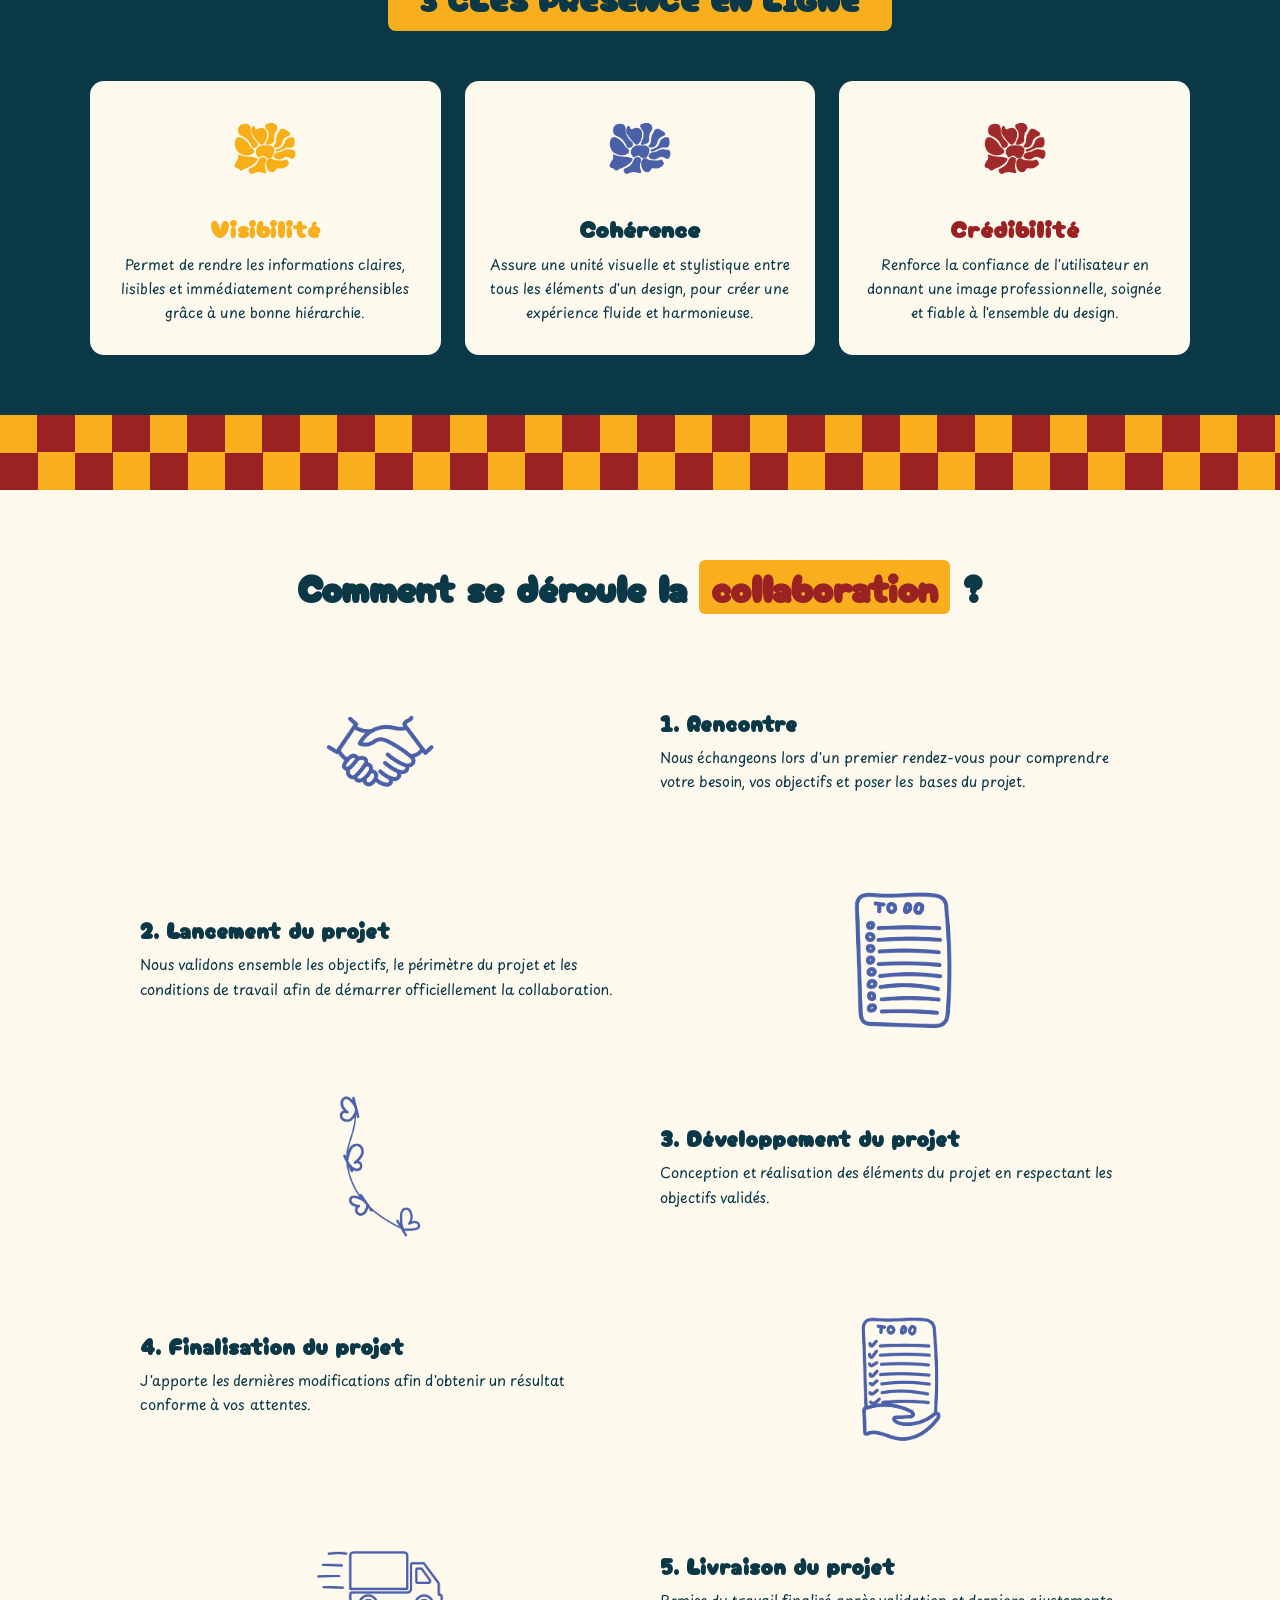
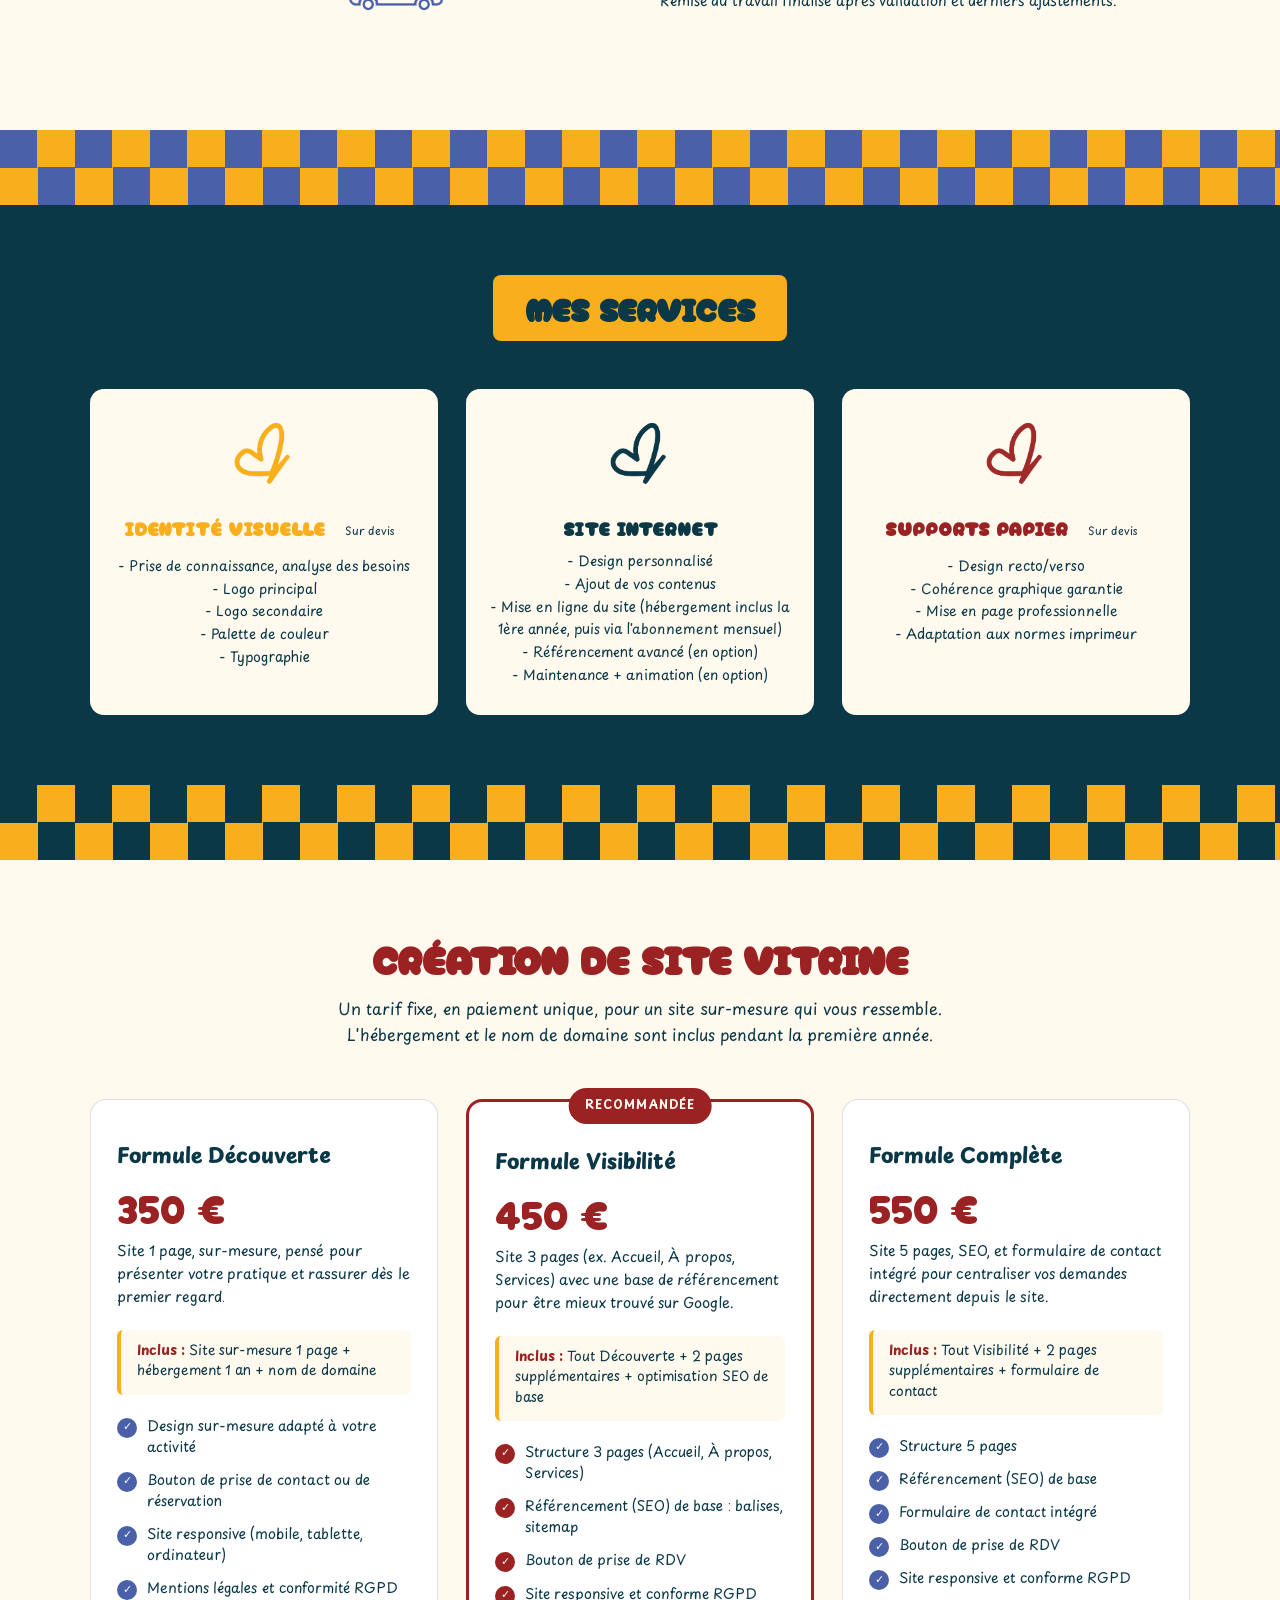
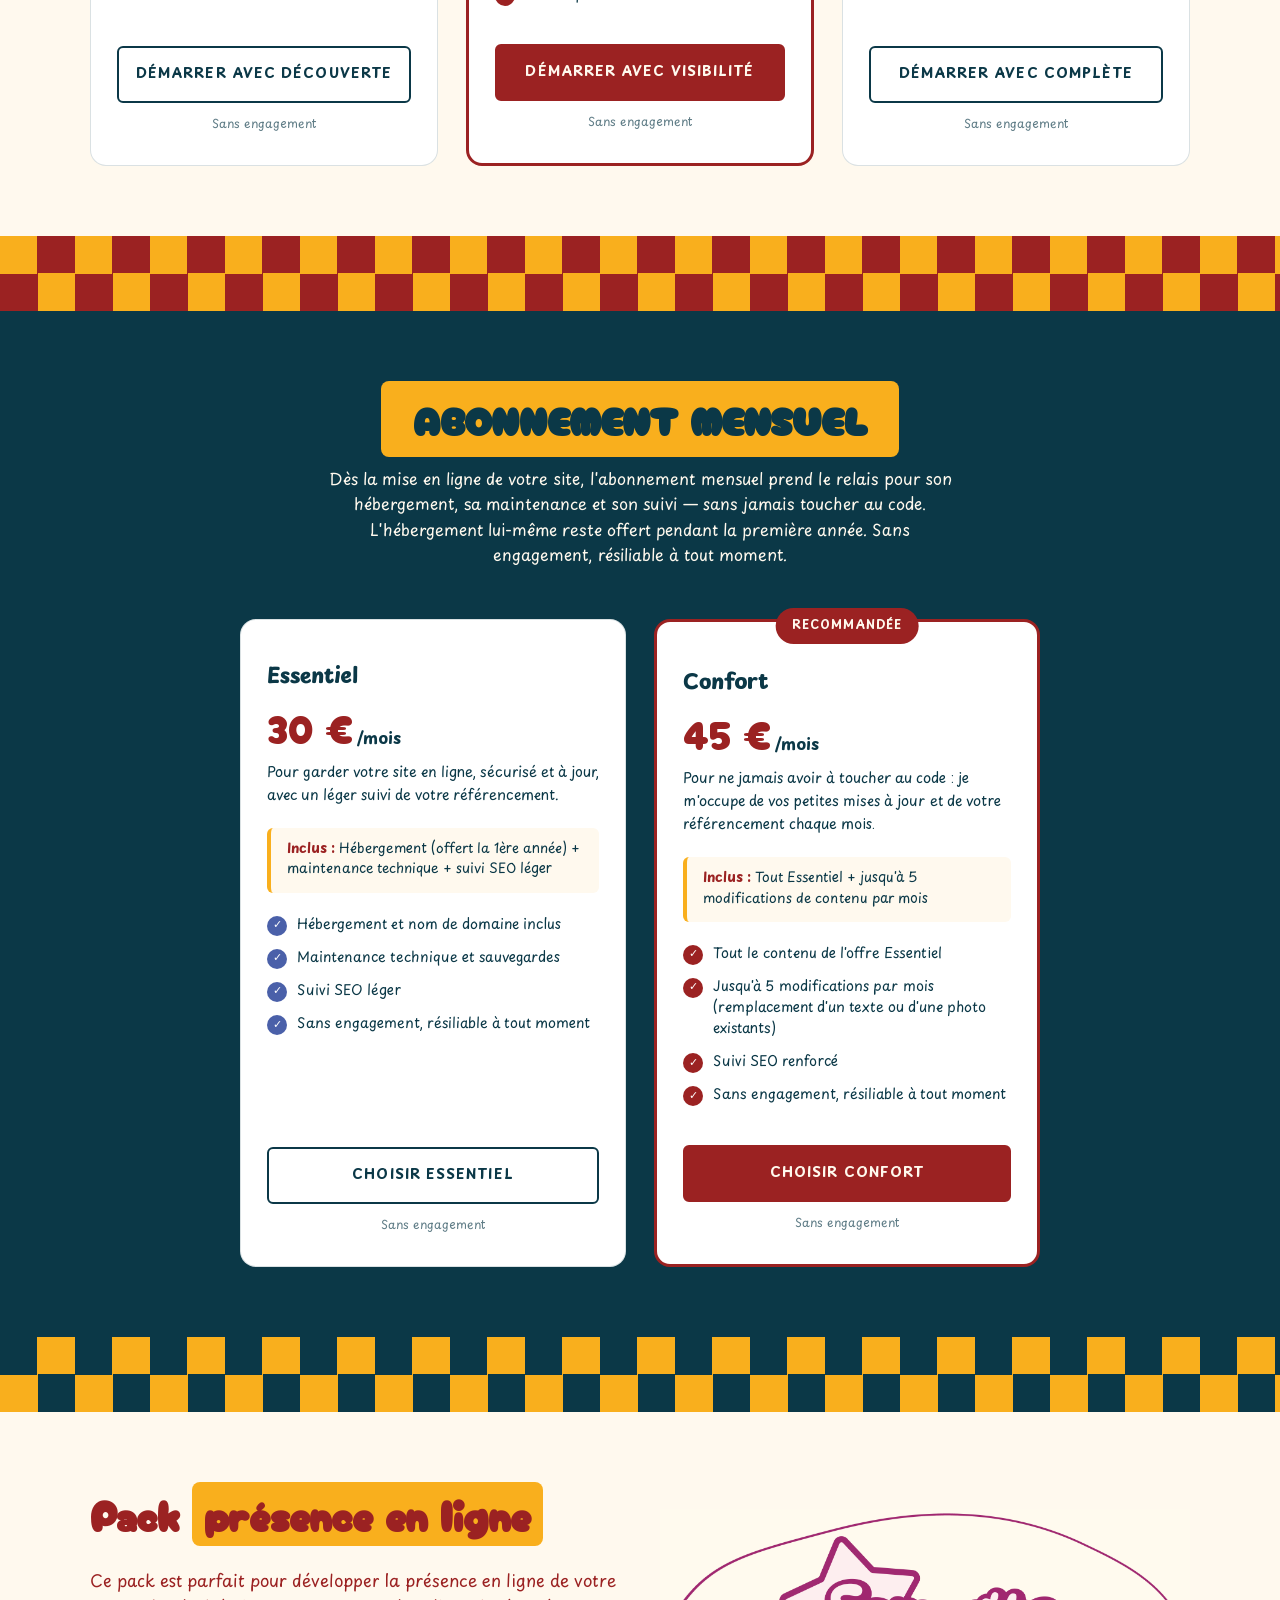
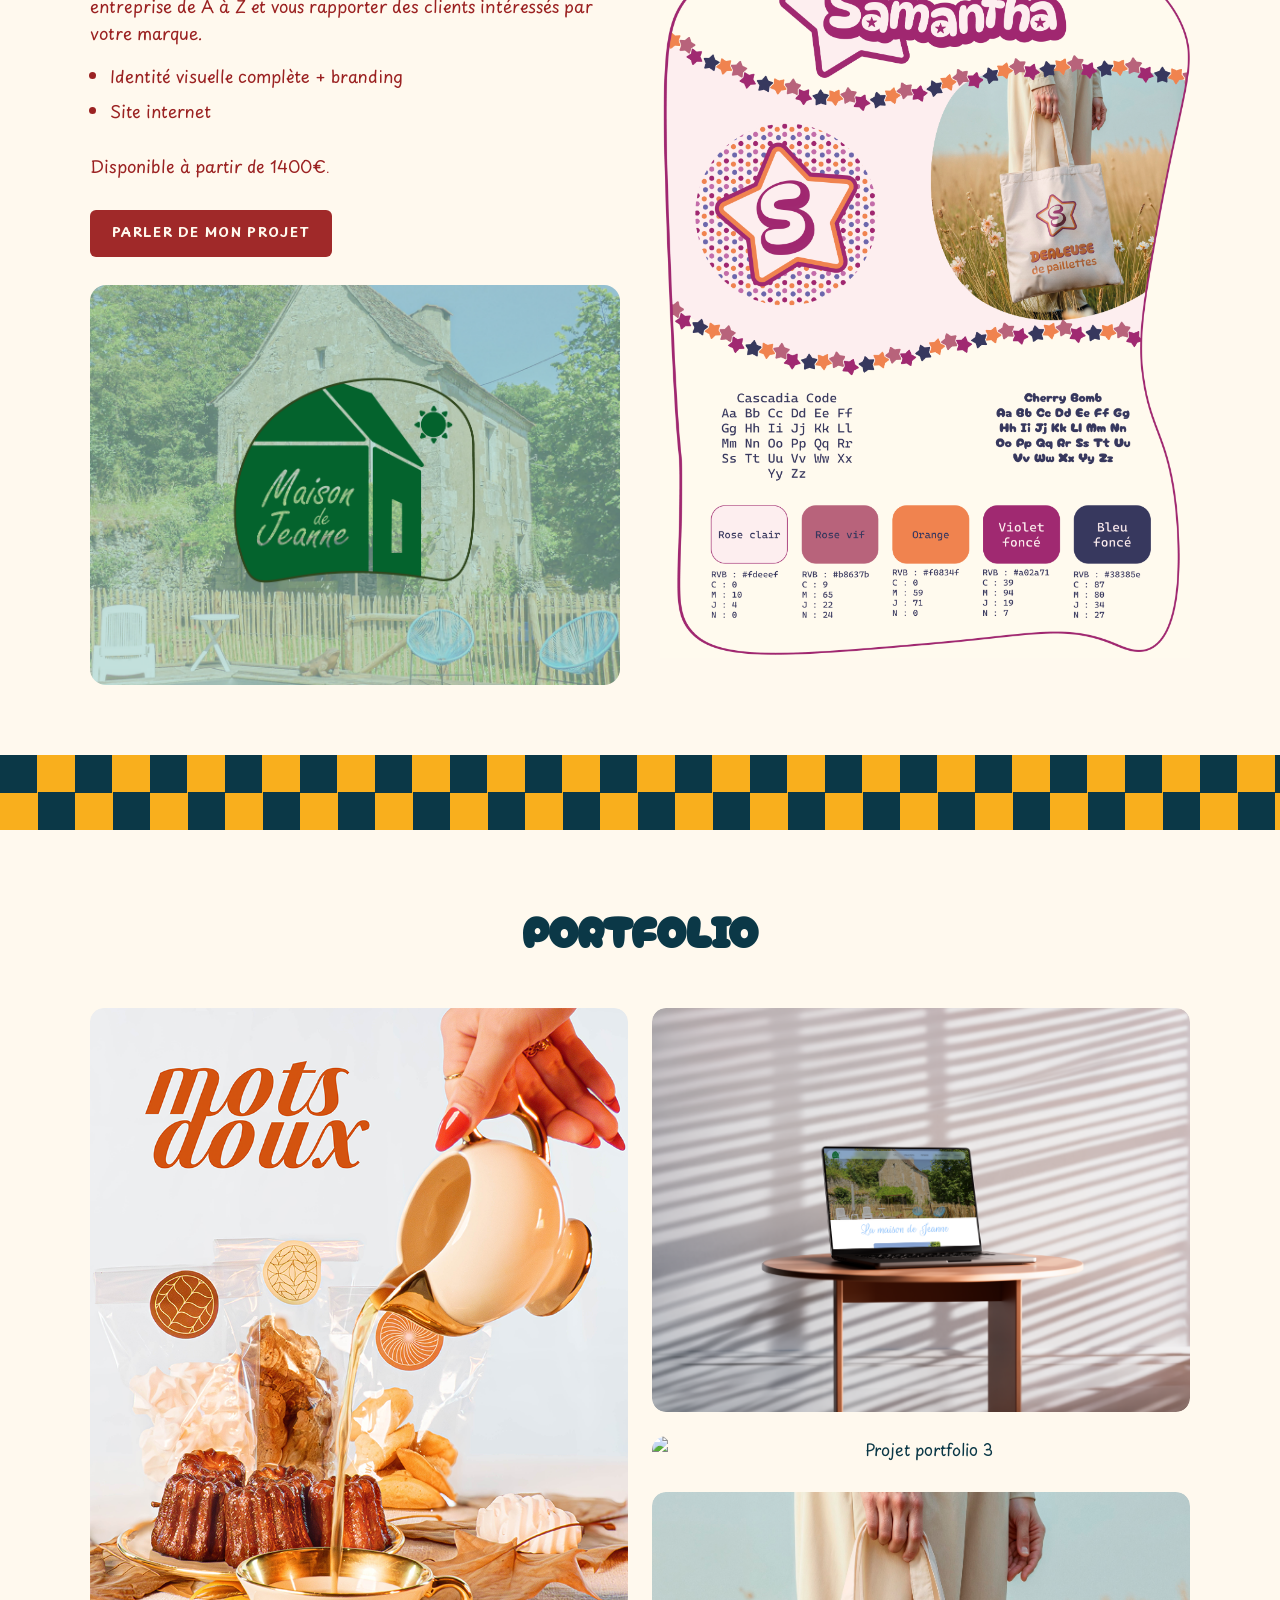
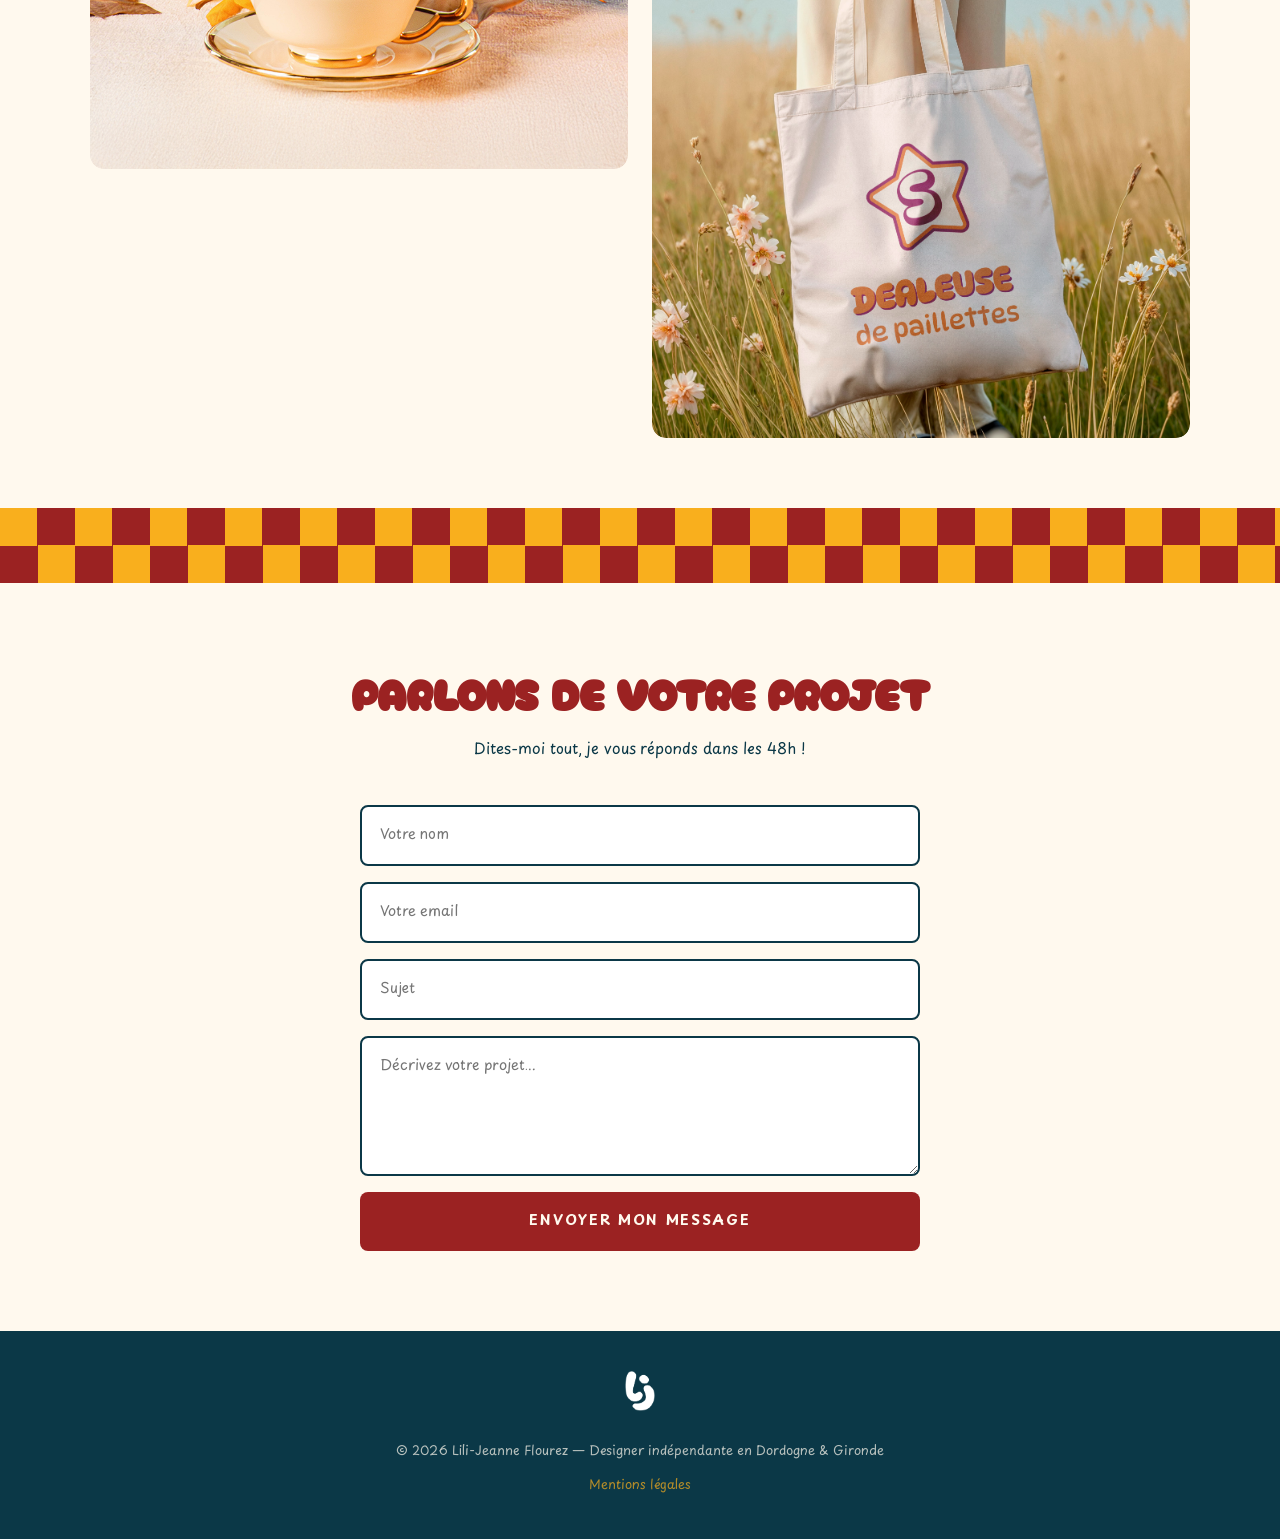
==== commit 7fc8bd55: "font load fix" ====
--- a/index.html
+++ b/index.html
@@ -4,6 +4,8 @@
 <head>
   <meta charset="UTF-8" />
   <meta name="viewport" content="width=device-width, initial-scale=1.0" />
+  <link rel="preload" href="assets/typo/PlaypenSansDeva-VariableFont_wght.woff2" as="font" type="font/woff2" crossorigin>
+  <link rel="preload" href="assets/typo/CherryBombOne-Regular.woff2" as="font" type="font/woff2" crossorigin>
   <link rel="stylesheet" href="style.css">
   <title>Lili-Jeanne Flourez — Designer Identité Visuelle & Sites Internet</title>
   <meta name="description"
--- a/style.css
+++ b/style.css
@@ -1,7 +1,7 @@
 /* ===== FONTS ===== */
 @font-face {
     font-family: 'CherryBomb';
-    src: url('assets/typo/CherryBombOne-Regular.ttf') format('truetype');
+    src: url('assets/typo/CherryBombOne-Regular.woff2') format('woff2');
     font-weight: normal;
     font-style: normal;
     font-display: swap;
@@ -9,7 +9,7 @@
 
 @font-face {
     font-family: 'PlaypenSans';
-    src: url('assets/typo/PlaypenSansDeva-VariableFont_wght.ttf') format('truetype');
+    src: url('assets/typo/PlaypenSansDeva-VariableFont_wght.woff2') format('woff2');
     font-weight: 100 900;
     font-style: normal;
     font-display: swap;
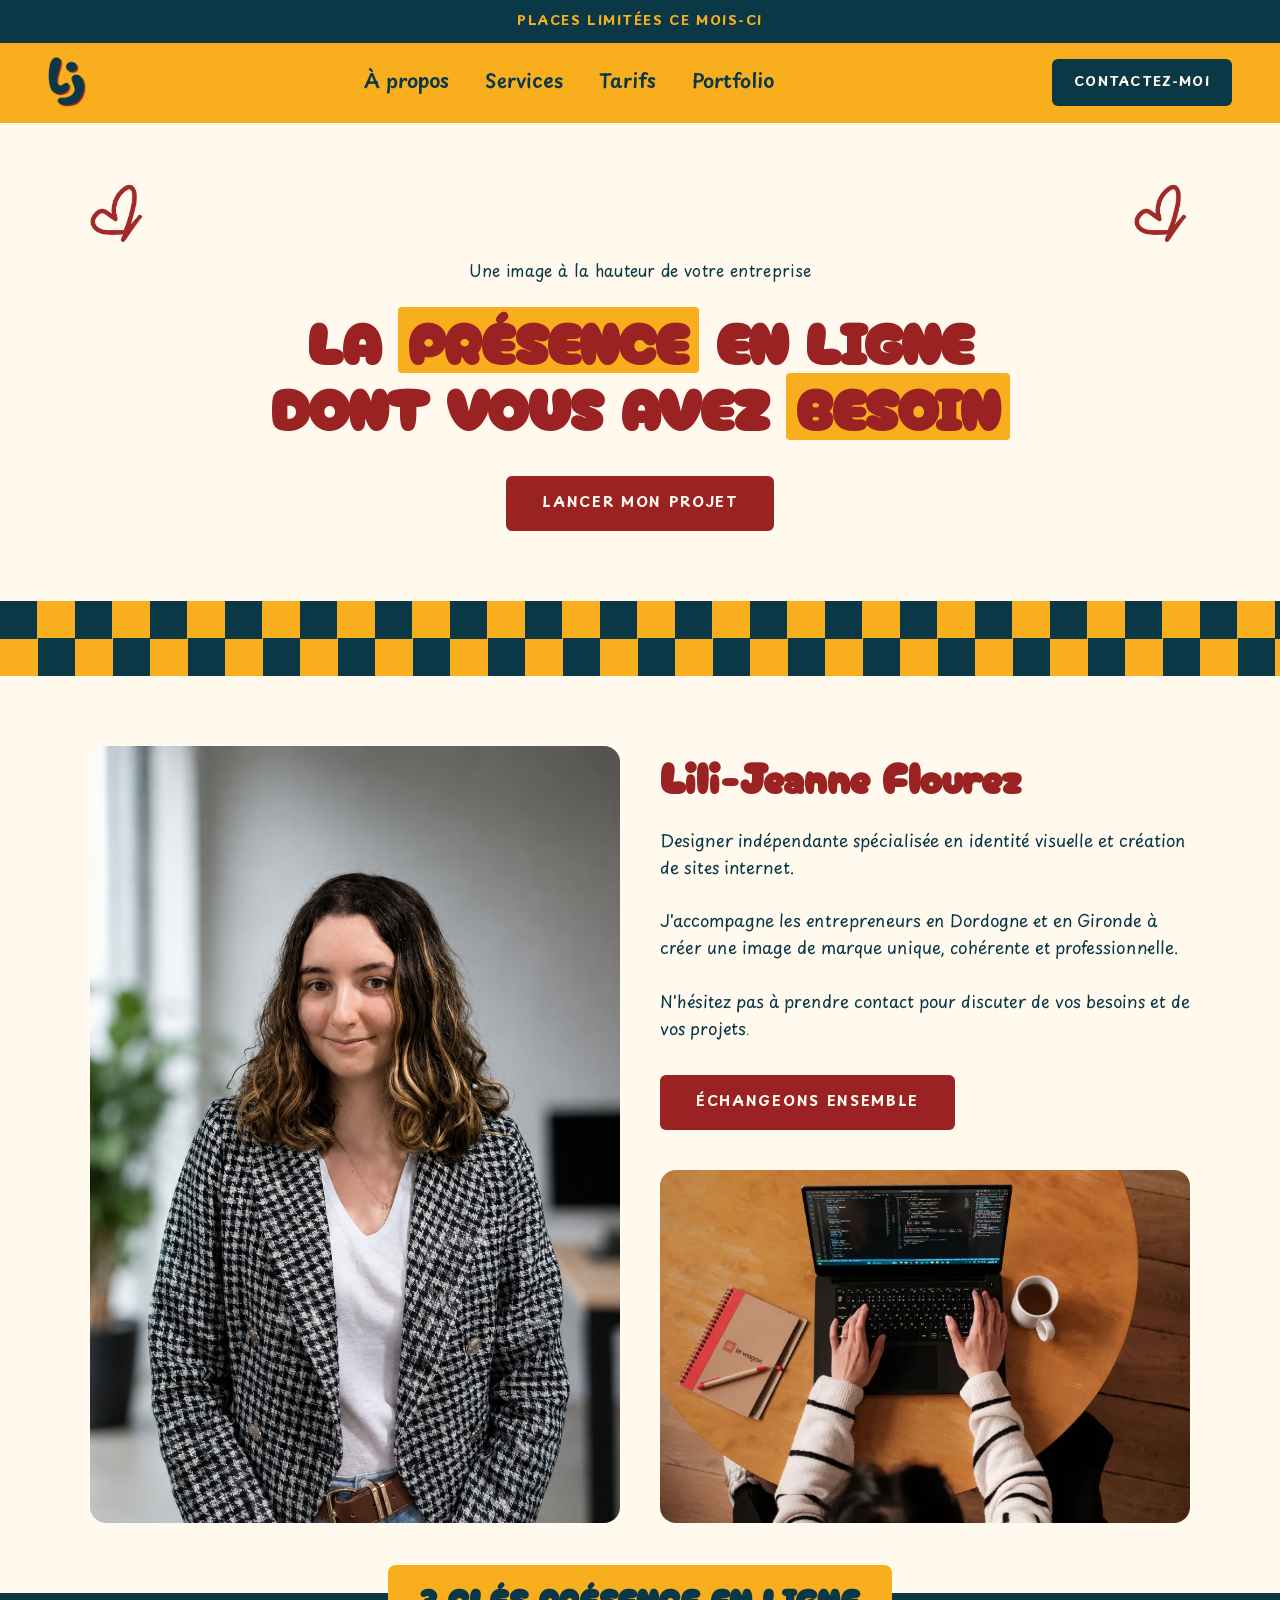
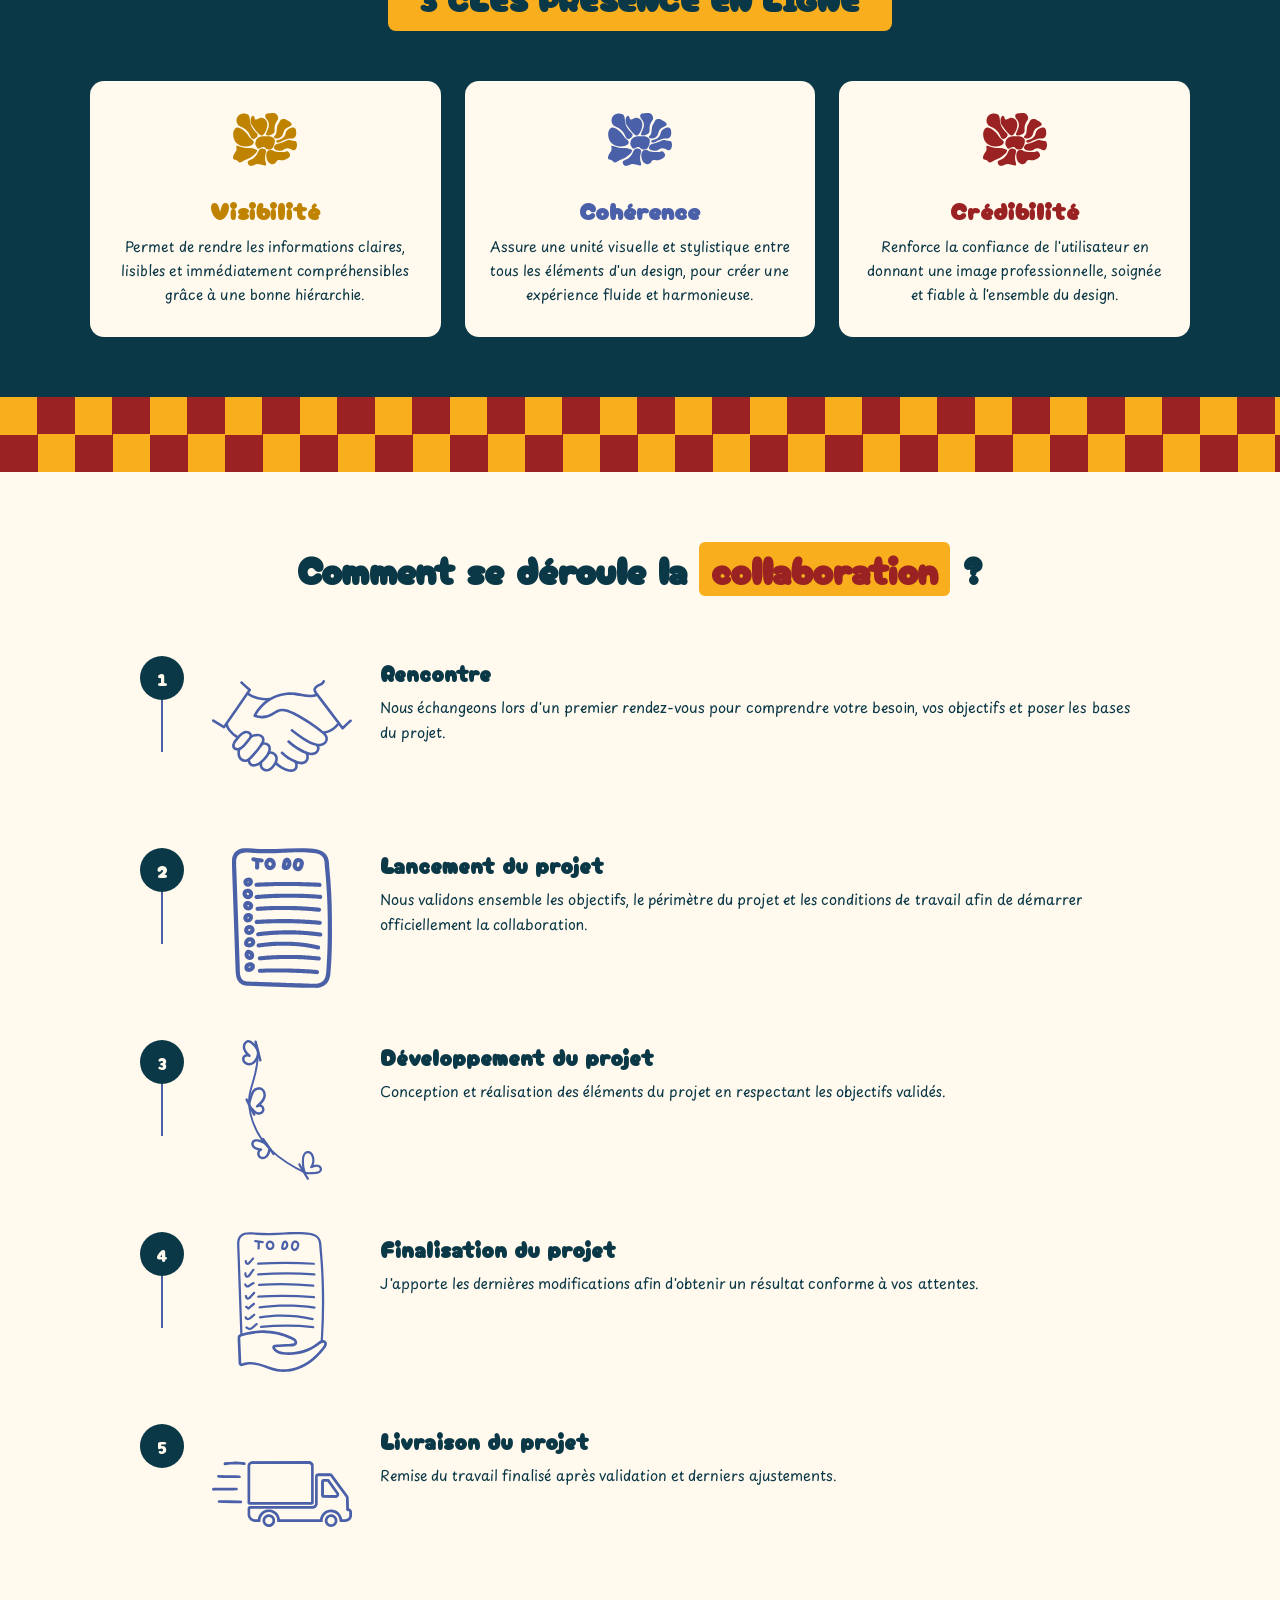
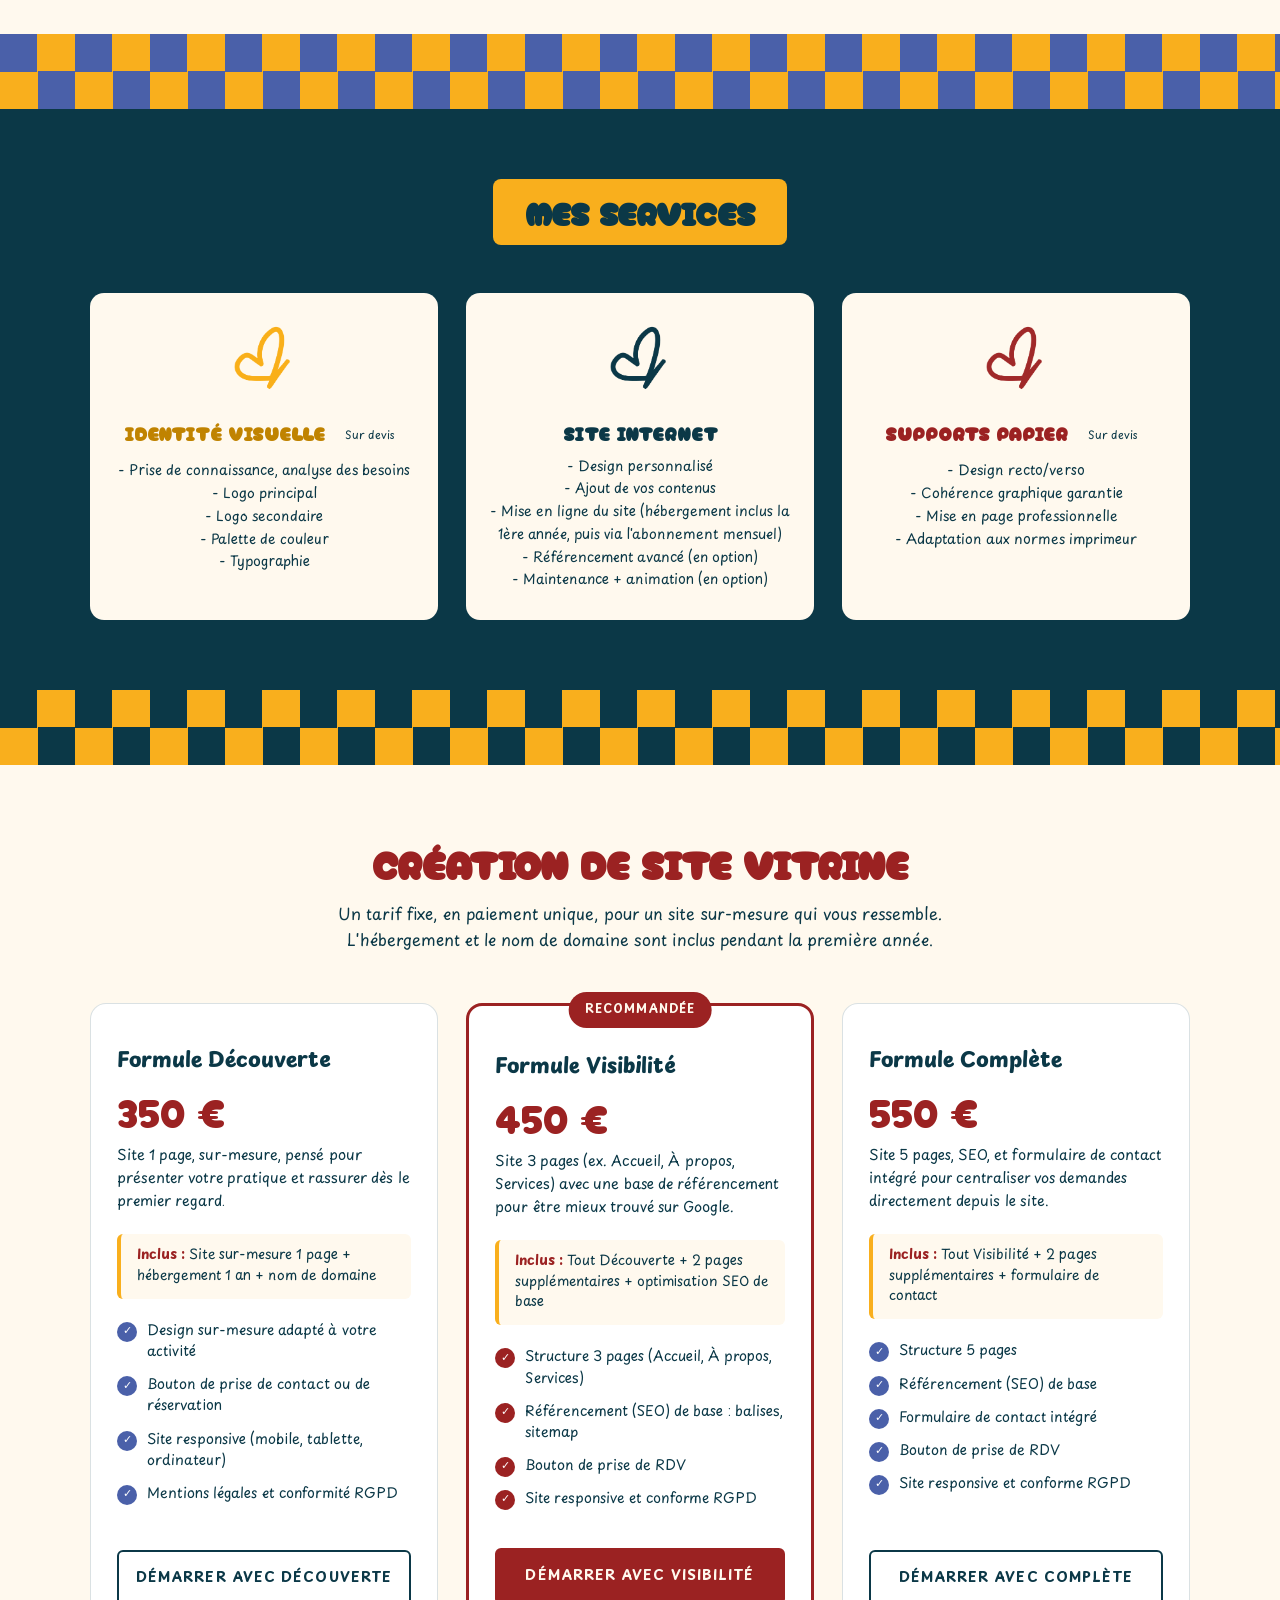
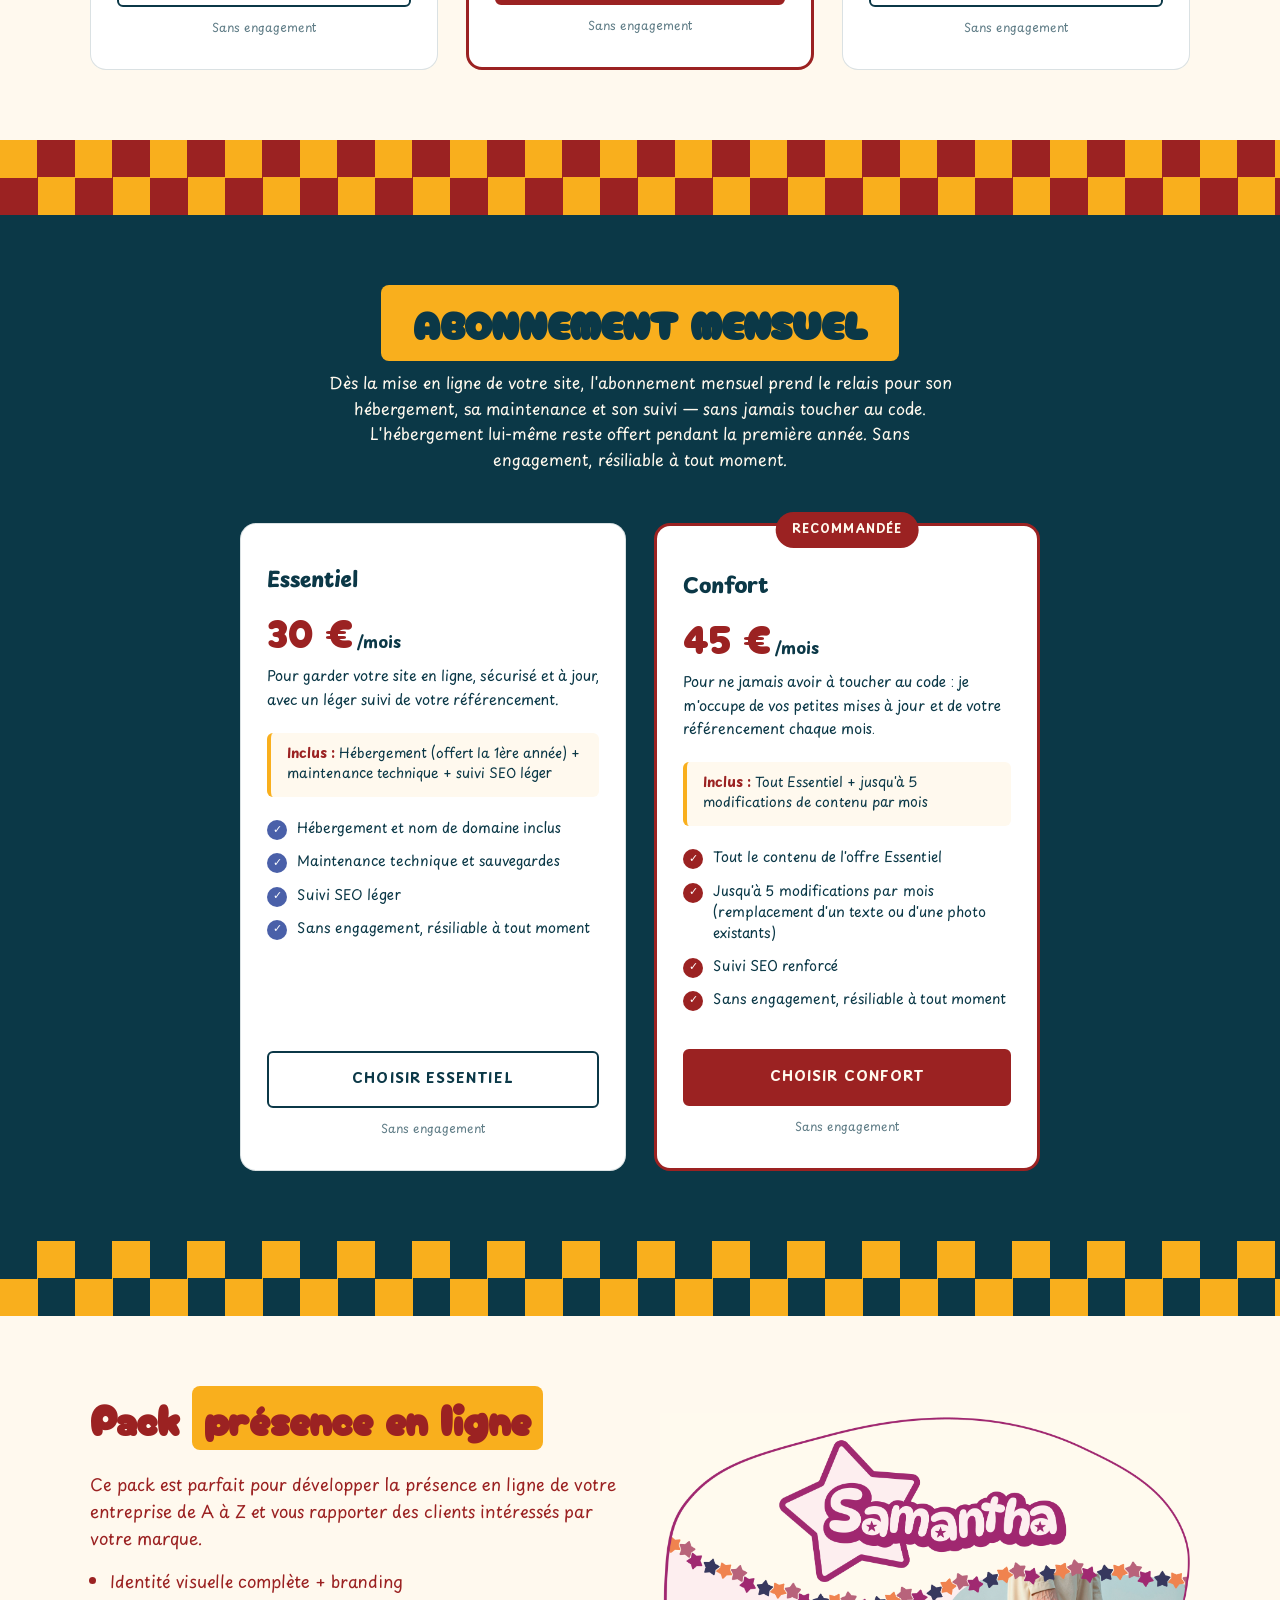
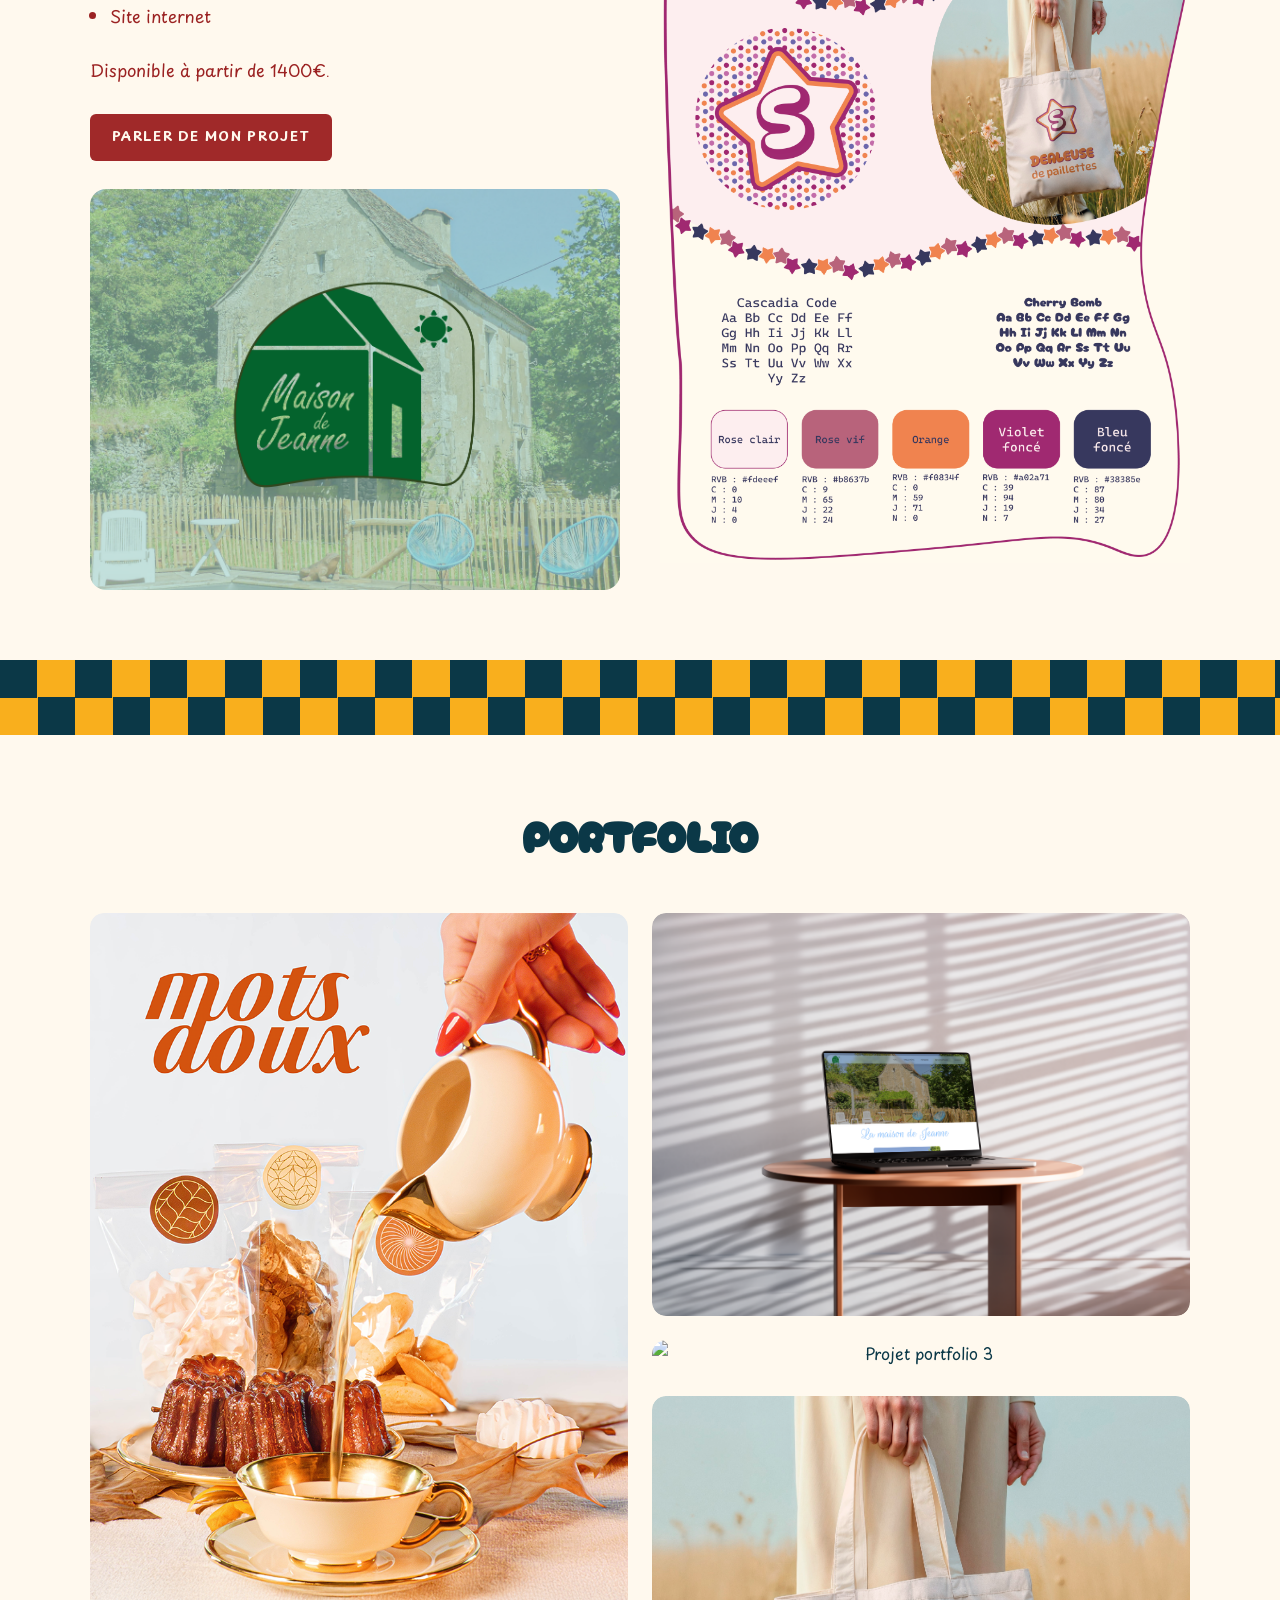
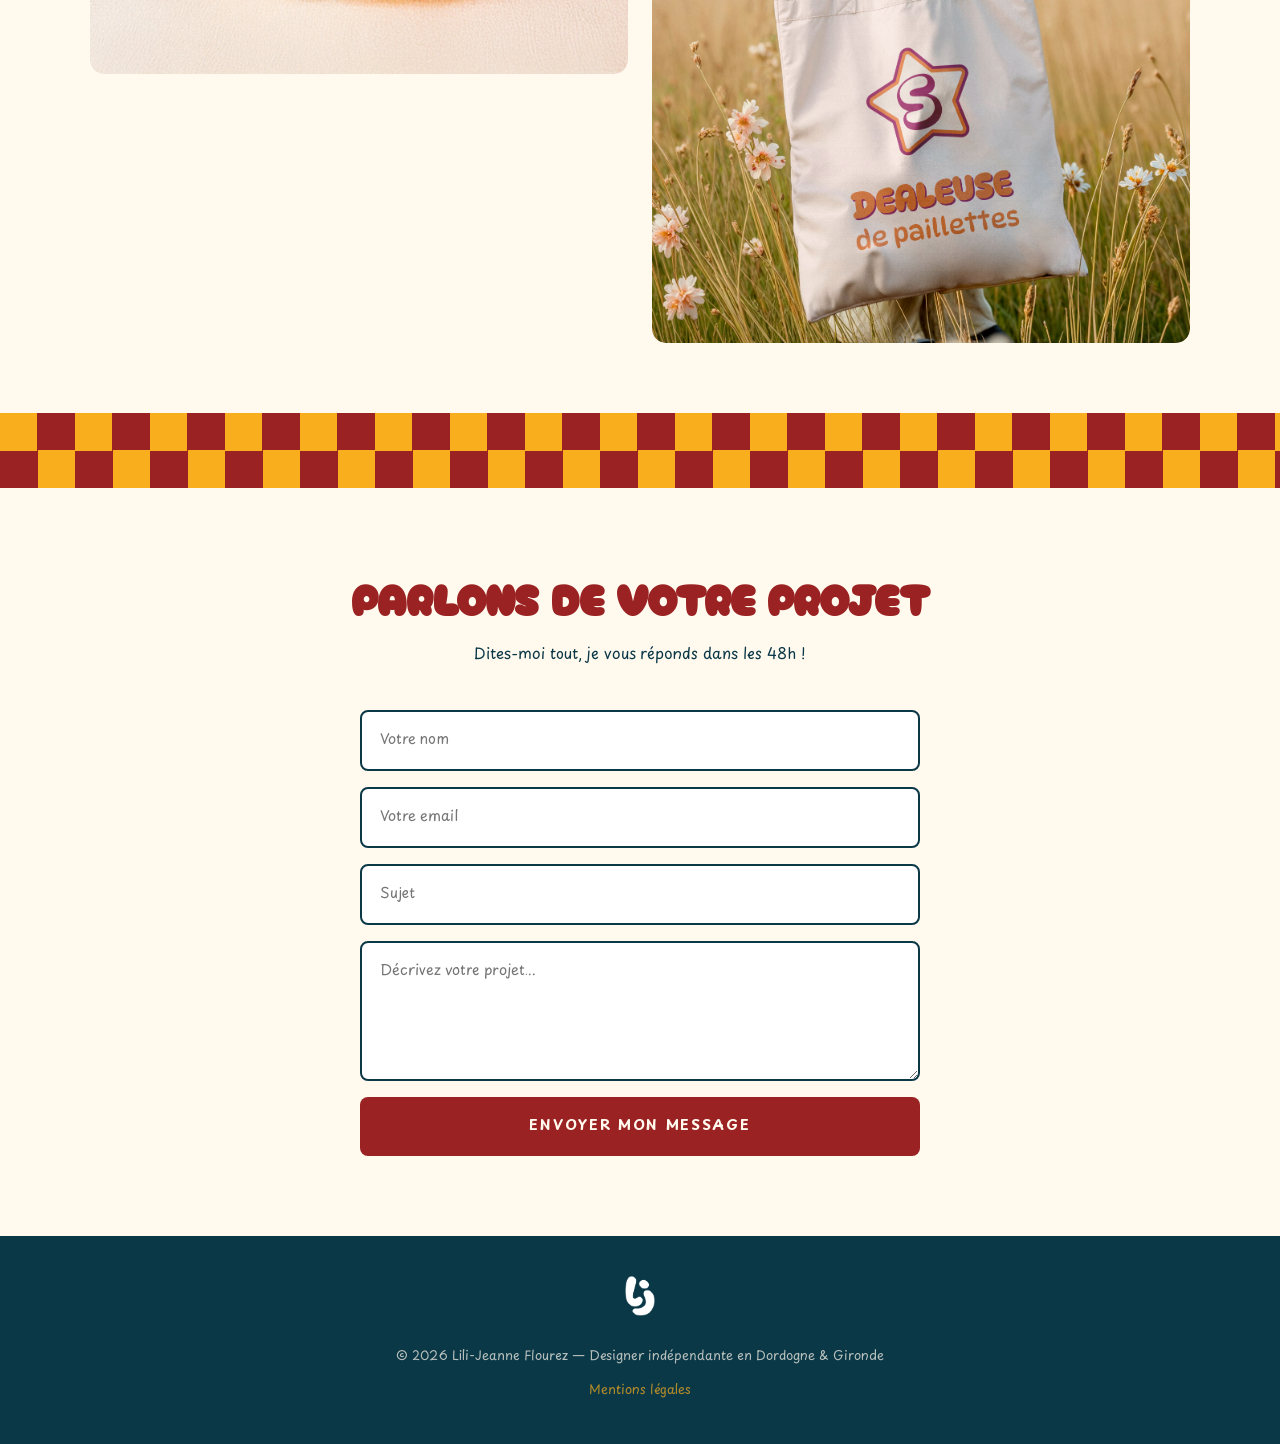
==== commit 3f0b2386: "contrats colors" ====
--- a/index.html
+++ b/index.html
@@ -45,6 +45,8 @@
     <a href="#contact" class="btn-contact-nav" id="btn-nav-contact">Contactez-moi</a>
   </nav>
 
+  <main>
+
   <!-- ===== HERO ===== -->
   <section id="hero">
     <div class="hero-papillons">
@@ -100,21 +102,21 @@
     <div class="cles-grid">
 
       <div class="cle-card">
-        <img src="assets/img/Soleil-jaune.png" alt="" aria-hidden="true" />
+        <img src="assets/img/Soleil-jaune.svg" alt="" aria-hidden="true" />
         <h3>Visibilité</h3>
         <p>Permet de rendre les informations claires, lisibles et immédiatement compréhensibles grâce à une bonne
           hiérarchie.</p>
       </div>
 
       <div class="cle-card">
-        <img src="assets/img/Soleil-bleu.png" alt="" aria-hidden="true" />
+        <img src="assets/img/Soleil-bleu-clair.svg" alt="" aria-hidden="true" />
         <h3>Cohérence</h3>
         <p>Assure une unité visuelle et stylistique entre tous les éléments d'un design, pour créer une expérience
           fluide et harmonieuse.</p>
       </div>
 
       <div class="cle-card">
-        <img src="assets/img/Soleil-rouge.png" alt="" aria-hidden="true" />
+        <img src="assets/img/Soleil-rouge.svg" alt="" aria-hidden="true" />
         <h3>Crédibilité</h3>
         <p>Renforce la confiance de l'utilisateur en donnant une image professionnelle, soignée et fiable à l'ensemble
           du design.</p>
@@ -135,59 +137,64 @@
 
     <div class="collab-etapes">
 
-      <!-- Étape 1 : image gauche, texte droite -->
-      <div class="etape etape-img-gauche">
+      <!-- Étape 1 -->
+      <div class="etape">
+        <div class="etape-marker" aria-hidden="true">1</div>
         <div class="etape-img">
-          <img src="assets/img/rencontre-design.png" alt="" aria-hidden="true" />
+          <img src="assets/img/etapes-collaboration-1.svg" alt="" aria-hidden="true" />
         </div>
         <div class="etape-texte">
-          <h3>1. Rencontre</h3>
+          <h3>Rencontre</h3>
           <p>Nous échangeons lors d'un premier rendez-vous pour comprendre votre besoin, vos objectifs et poser les
             bases du projet.</p>
         </div>
       </div>
 
-      <!-- Étape 2 : texte gauche, image droite -->
-      <div class="etape etape-img-droite">
+      <!-- Étape 2 -->
+      <div class="etape">
+        <div class="etape-marker" aria-hidden="true">2</div>
+        <div class="etape-img">
+          <img src="assets/img/etapes-collaboration-2.svg" alt="" aria-hidden="true" />
+        </div>
         <div class="etape-texte">
-          <h3>2. Lancement du projet</h3>
+          <h3>Lancement du projet</h3>
           <p>Nous validons ensemble les objectifs, le périmètre du projet et les conditions de travail afin de démarrer
             officiellement la collaboration.</p>
         </div>
+      </div>
+
+      <!-- Étape 3 -->
+      <div class="etape">
+        <div class="etape-marker" aria-hidden="true">3</div>
         <div class="etape-img">
-          <img src="assets/img/bloc-note-design.png" alt="" aria-hidden="true" />
-        </div>
-      </div>
-
-      <!-- Étape 3 : image gauche, texte droite -->
-      <div class="etape etape-img-gauche">
+          <img src="assets/img/etapes-collaboration-3.svg" alt="" aria-hidden="true" />
+        </div>
+        <div class="etape-texte">
+          <h3>Développement du projet</h3>
+          <p>Conception et réalisation des éléments du projet en respectant les objectifs validés.</p>
+        </div>
+      </div>
+
+      <!-- Étape 4 -->
+      <div class="etape">
+        <div class="etape-marker" aria-hidden="true">4</div>
         <div class="etape-img">
-          <img src="assets/img/developpement-design.png" alt="" aria-hidden="true" />
+          <img src="assets/img/etapes-collaboration-4.svg" alt="" aria-hidden="true" />
         </div>
         <div class="etape-texte">
-          <h3>3. Développement du projet</h3>
-          <p>Conception et réalisation des éléments du projet en respectant les objectifs validés.</p>
-        </div>
-      </div>
-
-      <!-- Étape 4 : texte gauche, image droite -->
-      <div class="etape etape-img-droite">
+          <h3>Finalisation du projet</h3>
+          <p>J'apporte les dernières modifications afin d'obtenir un résultat conforme à vos attentes.</p>
+        </div>
+      </div>
+
+      <!-- Étape 5 -->
+      <div class="etape">
+        <div class="etape-marker" aria-hidden="true">5</div>
+        <div class="etape-img">
+          <img src="assets/img/etapes-collaboration-5.svg" alt="" aria-hidden="true" />
+        </div>
         <div class="etape-texte">
-          <h3>4. Finalisation du projet</h3>
-          <p>J'apporte les dernières modifications afin d'obtenir un résultat conforme à vos attentes.</p>
-        </div>
-        <div class="etape-img">
-          <img src="assets/img/finalisation-design.png" alt="" aria-hidden="true" />
-        </div>
-      </div>
-
-      <!-- Étape 5 : image gauche, texte droite -->
-      <div class="etape etape-img-gauche">
-        <div class="etape-img">
-          <img src="assets/img/livraison-design.png" alt="" aria-hidden="true" />
-        </div>
-        <div class="etape-texte">
-          <h3>5. Livraison du projet</h3>
+          <h3>Livraison du projet</h3>
           <p>Remise du travail finalisé après validation et derniers ajustements.</p>
         </div>
       </div>
@@ -449,6 +456,8 @@
     </form>
   </section>
 
+  </main>
+
   <!-- ===== FOOTER ===== -->
   <footer id="footer">
     <img class="footer-logo" src="assets/img/logo-lj-seul-bleu-et-rouge.png" alt="Logo Lili-Jeanne Flourez" />
--- a/style.css
+++ b/style.css
@@ -28,6 +28,7 @@
     --creme: #FFF9EE;
     --rouge: #9B2222;
     --jaune: #F9AF1D;
+    --jaune-texte: #C08300;
     --bleu: #0B3847;
     --bleu-clair: #4A60A9;
     --blanc: #FFFFFF;
@@ -400,11 +401,11 @@
 }
 
 .cle-card:nth-child(1) h3 {
-    color: var(--jaune);
+    color: var(--jaune-texte);
 }
 
 .cle-card:nth-child(2) h3 {
-    color: var(--bleu);
+    color: var(--bleu-clair);
 }
 
 .cle-card:nth-child(3) h3 {
@@ -458,12 +459,42 @@
 
 .etape {
     display: grid;
-    grid-template-columns: 1fr 1fr;
+    grid-template-columns: 44px 140px 1fr;
+    align-items: start;
+    column-gap: 28px;
+    position: relative;
+}
+
+.etape-marker {
+    grid-column: 1;
+    width: 44px;
+    height: 44px;
+    border-radius: 50%;
+    background-color: var(--bleu);
+    color: var(--creme);
+    font-family: 'CherryBomb', sans-serif;
+    font-size: 1.1rem;
+    display: flex;
     align-items: center;
-    gap: 40px;
+    justify-content: center;
+    position: relative;
+    z-index: 1;
+}
+
+/* Ligne verticale reliant chaque étape à la suivante */
+.etape:not(:last-child) .etape-marker::after {
+    content: '';
+    position: absolute;
+    top: 100%;
+    left: 50%;
+    transform: translateX(-50%);
+    width: 2px;
+    height: 52px;
+    background-color: var(--bleu-clair);
 }
 
 .etape-img {
+    grid-column: 2;
     display: flex;
     justify-content: center;
     align-items: center;
@@ -471,7 +502,12 @@
 
 .etape-img img {
     width: 140px;
-    height: auto;
+    height: 140px;
+    object-fit: contain;
+}
+
+.etape-texte {
+    grid-column: 3;
 }
 
 .etape-texte h3 {
@@ -486,33 +522,31 @@
     font-size: 0.9rem;
     line-height: 1.7;
     color: var(--bleu);
-}
-
-/* Étapes image à droite : on inverse l'ordre visuel des colonnes */
-.etape-img-droite .etape-texte {
-    order: 1;
-}
-
-.etape-img-droite .etape-img {
-    order: 2;
 }
 
 @media (max-width: 768px) {
     .etape {
         grid-template-columns: 1fr;
+        justify-items: center;
+        row-gap: 14px;
         text-align: center;
     }
 
-    .etape-img-droite .etape-texte {
-        order: 2;
-    }
-
-    .etape-img-droite .etape-img {
-        order: 1;
+    .etape-marker {
+        grid-column: 1;
+    }
+
+    .etape-img {
+        grid-column: 1;
+    }
+
+    .etape-texte {
+        grid-column: 1;
     }
 
     .etape-img img {
         width: 100px;
+        height: 100px;
     }
 }
 
@@ -564,7 +598,7 @@
 .service-card h3 {
     font-family: 'CherryBomb', sans-serif;
     font-size: 1.15rem;
-    color: var(--jaune);
+    color: var(--jaune-texte);
     margin-bottom: 10px;
     text-transform: uppercase;
 }
@@ -592,7 +626,7 @@
 }
 
 .service-card:nth-child(1) h3 {
-    color: var(--jaune);
+    color: var(--jaune-texte);
 }
 
 .service-card:nth-child(2) h3 {
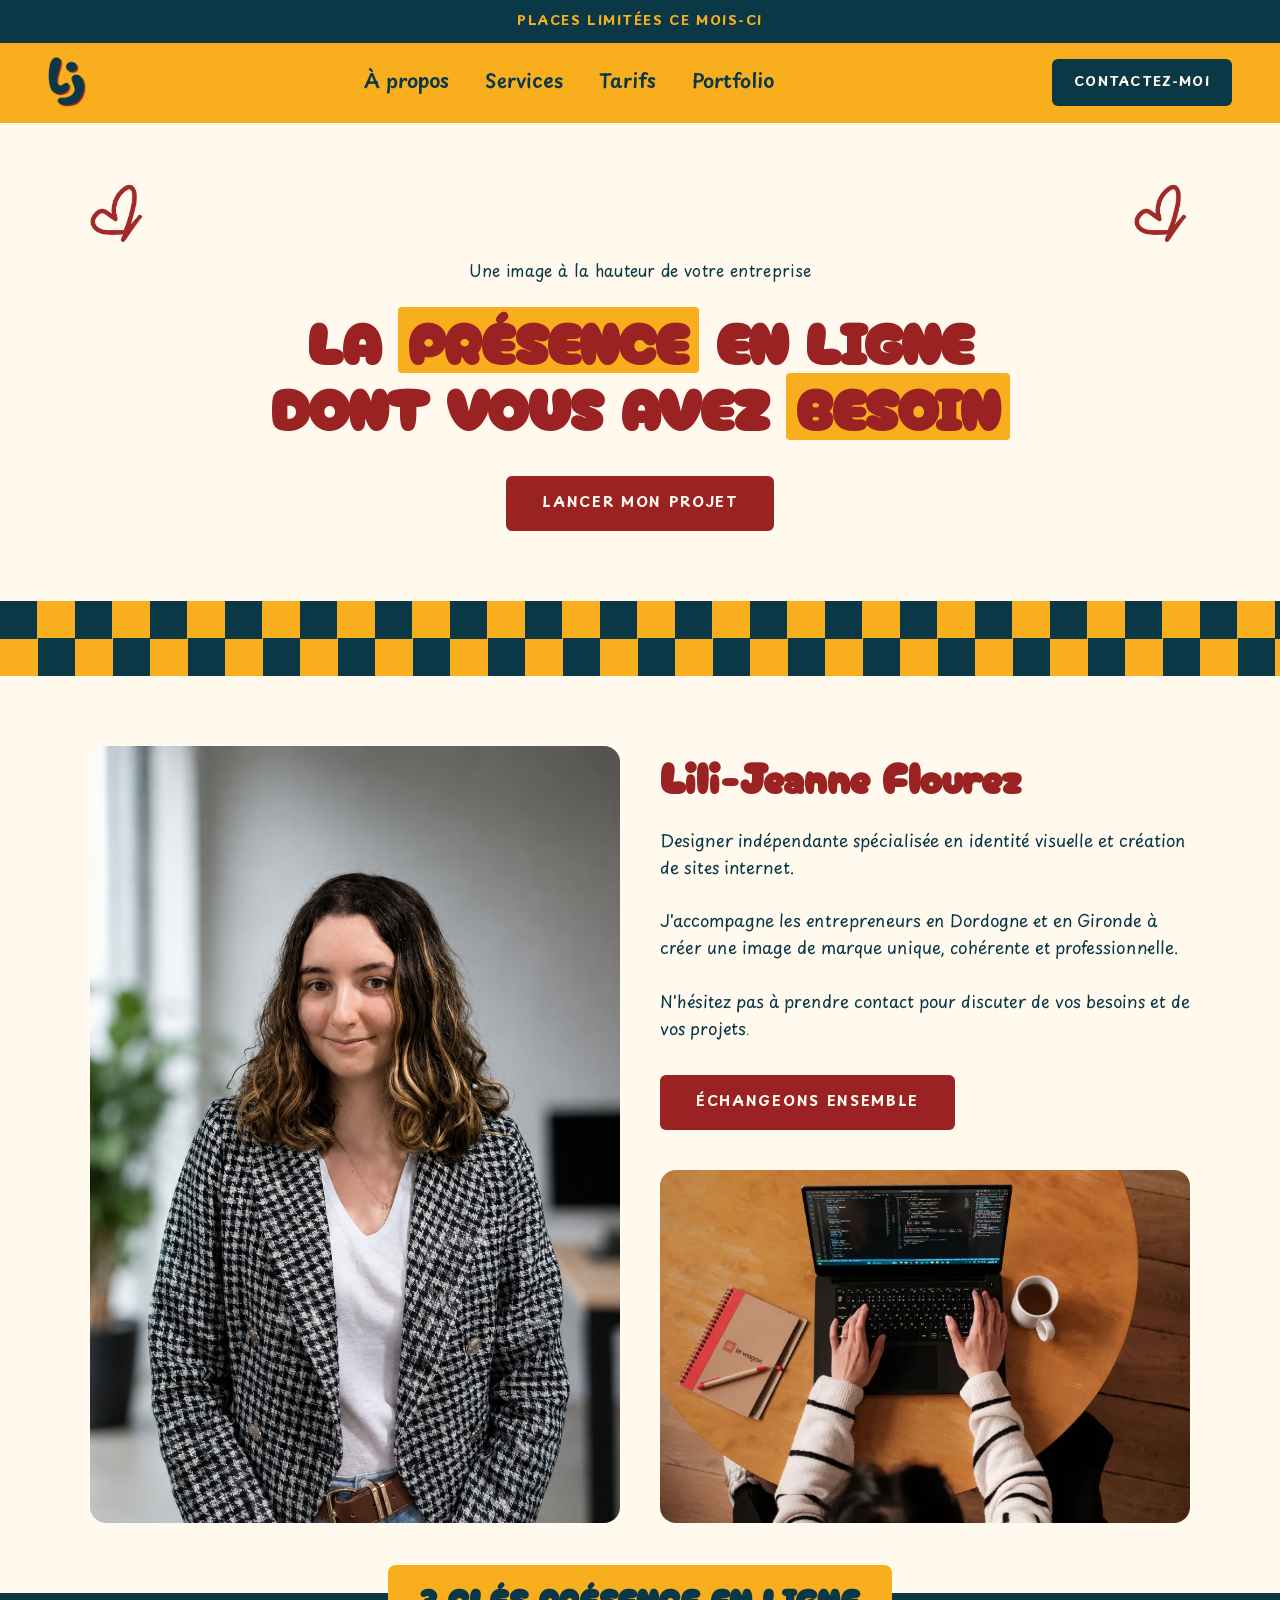
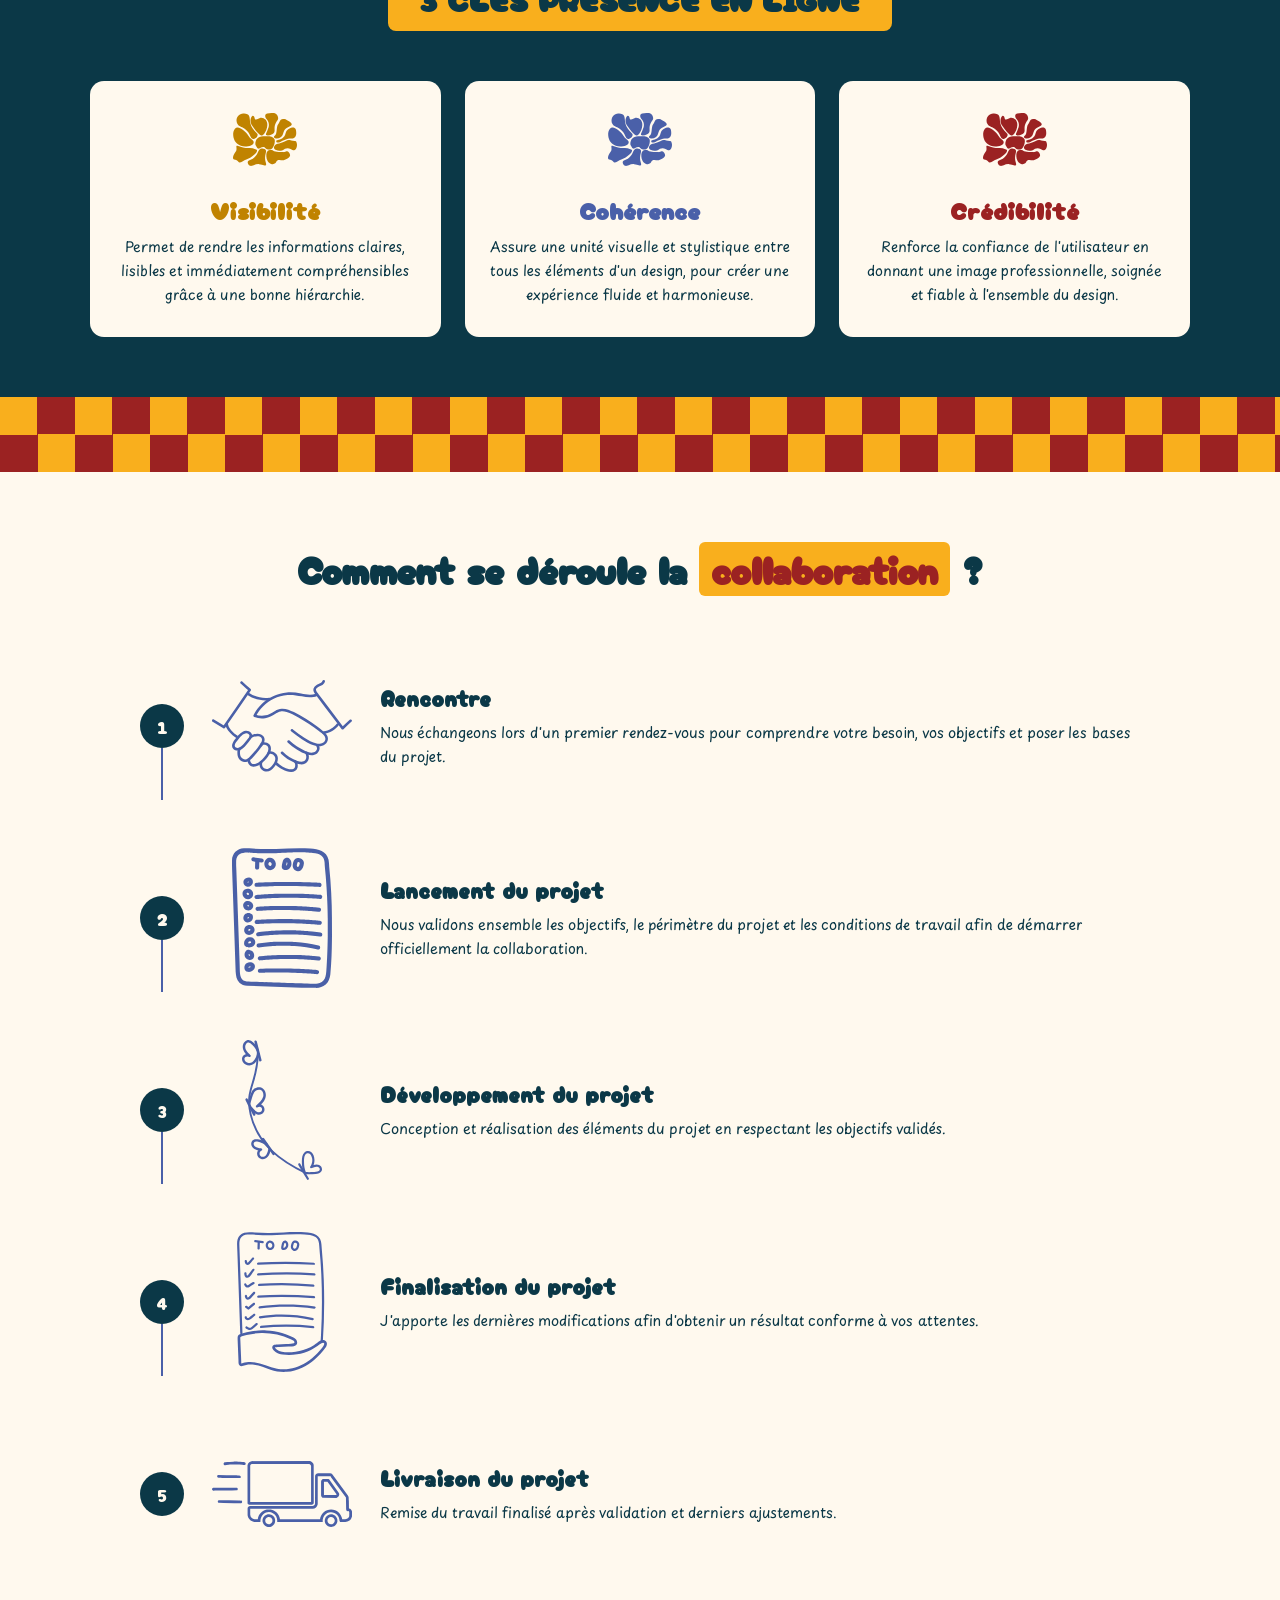
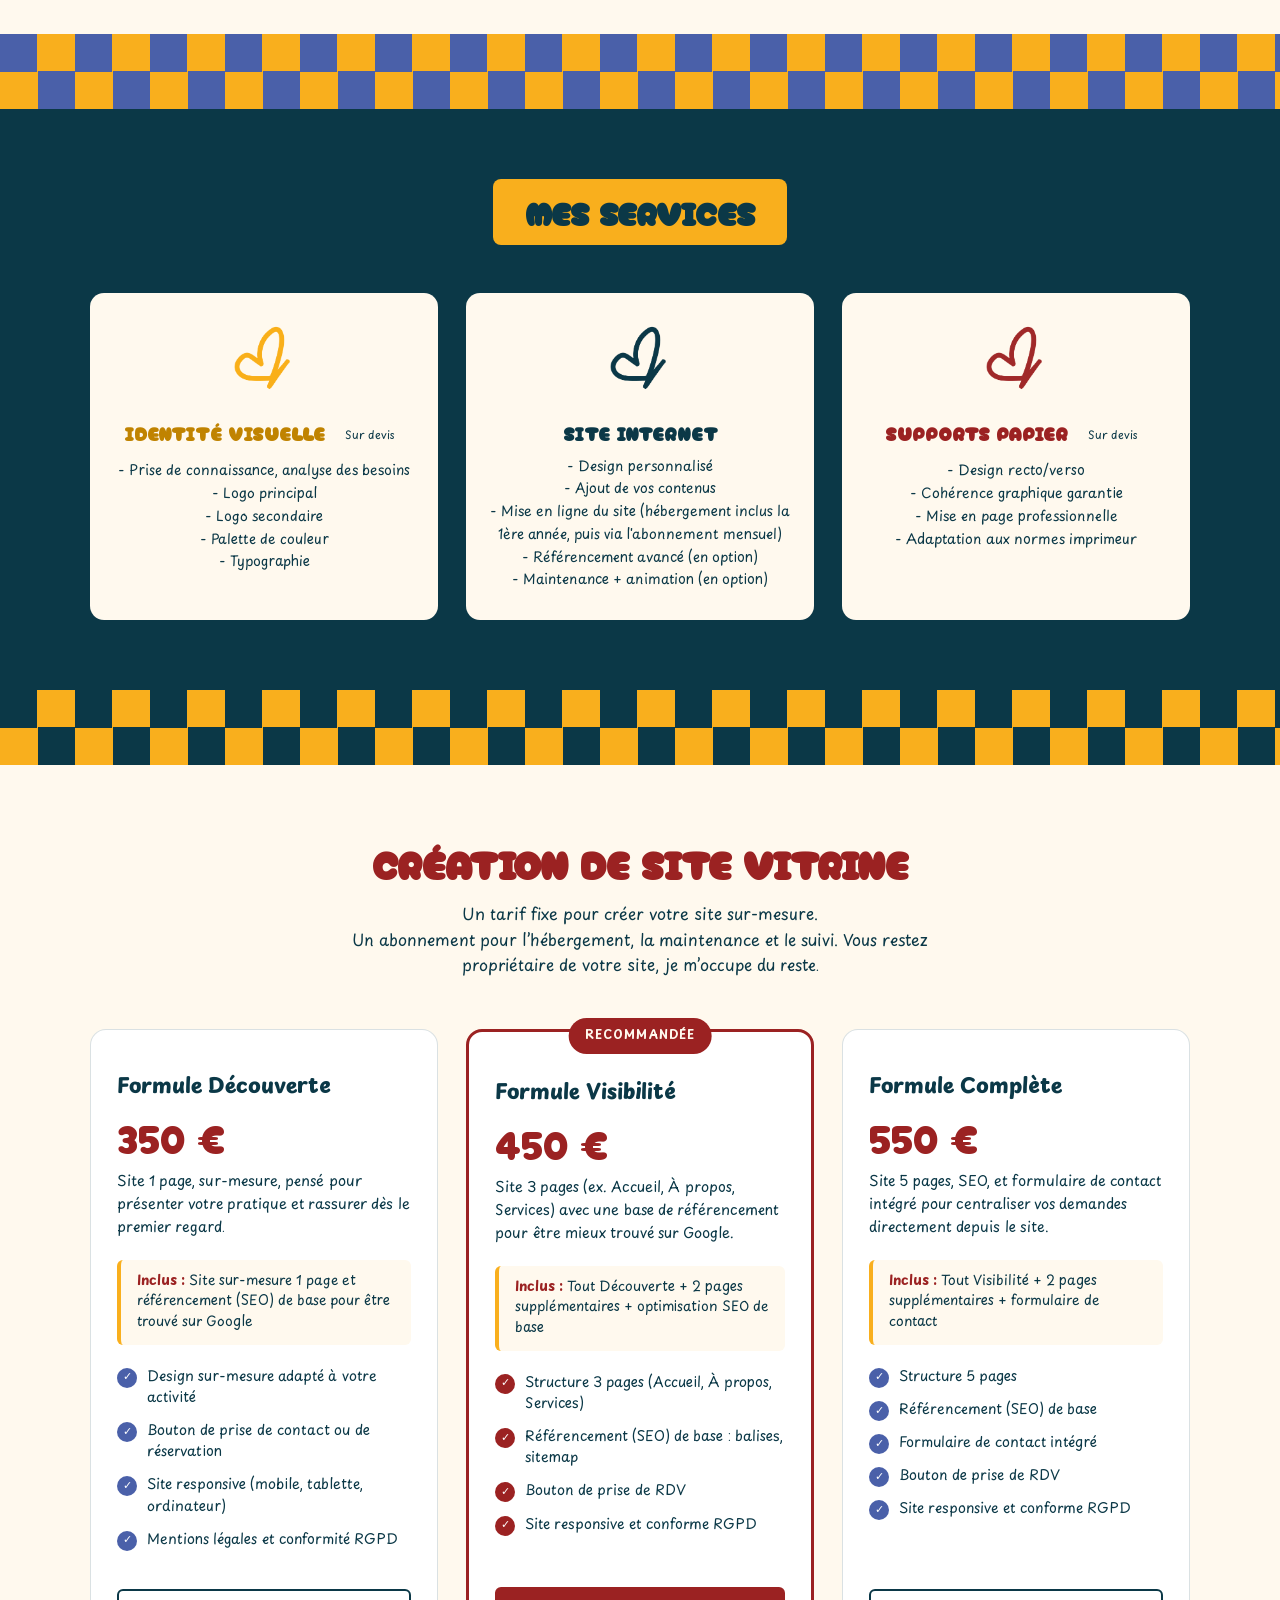
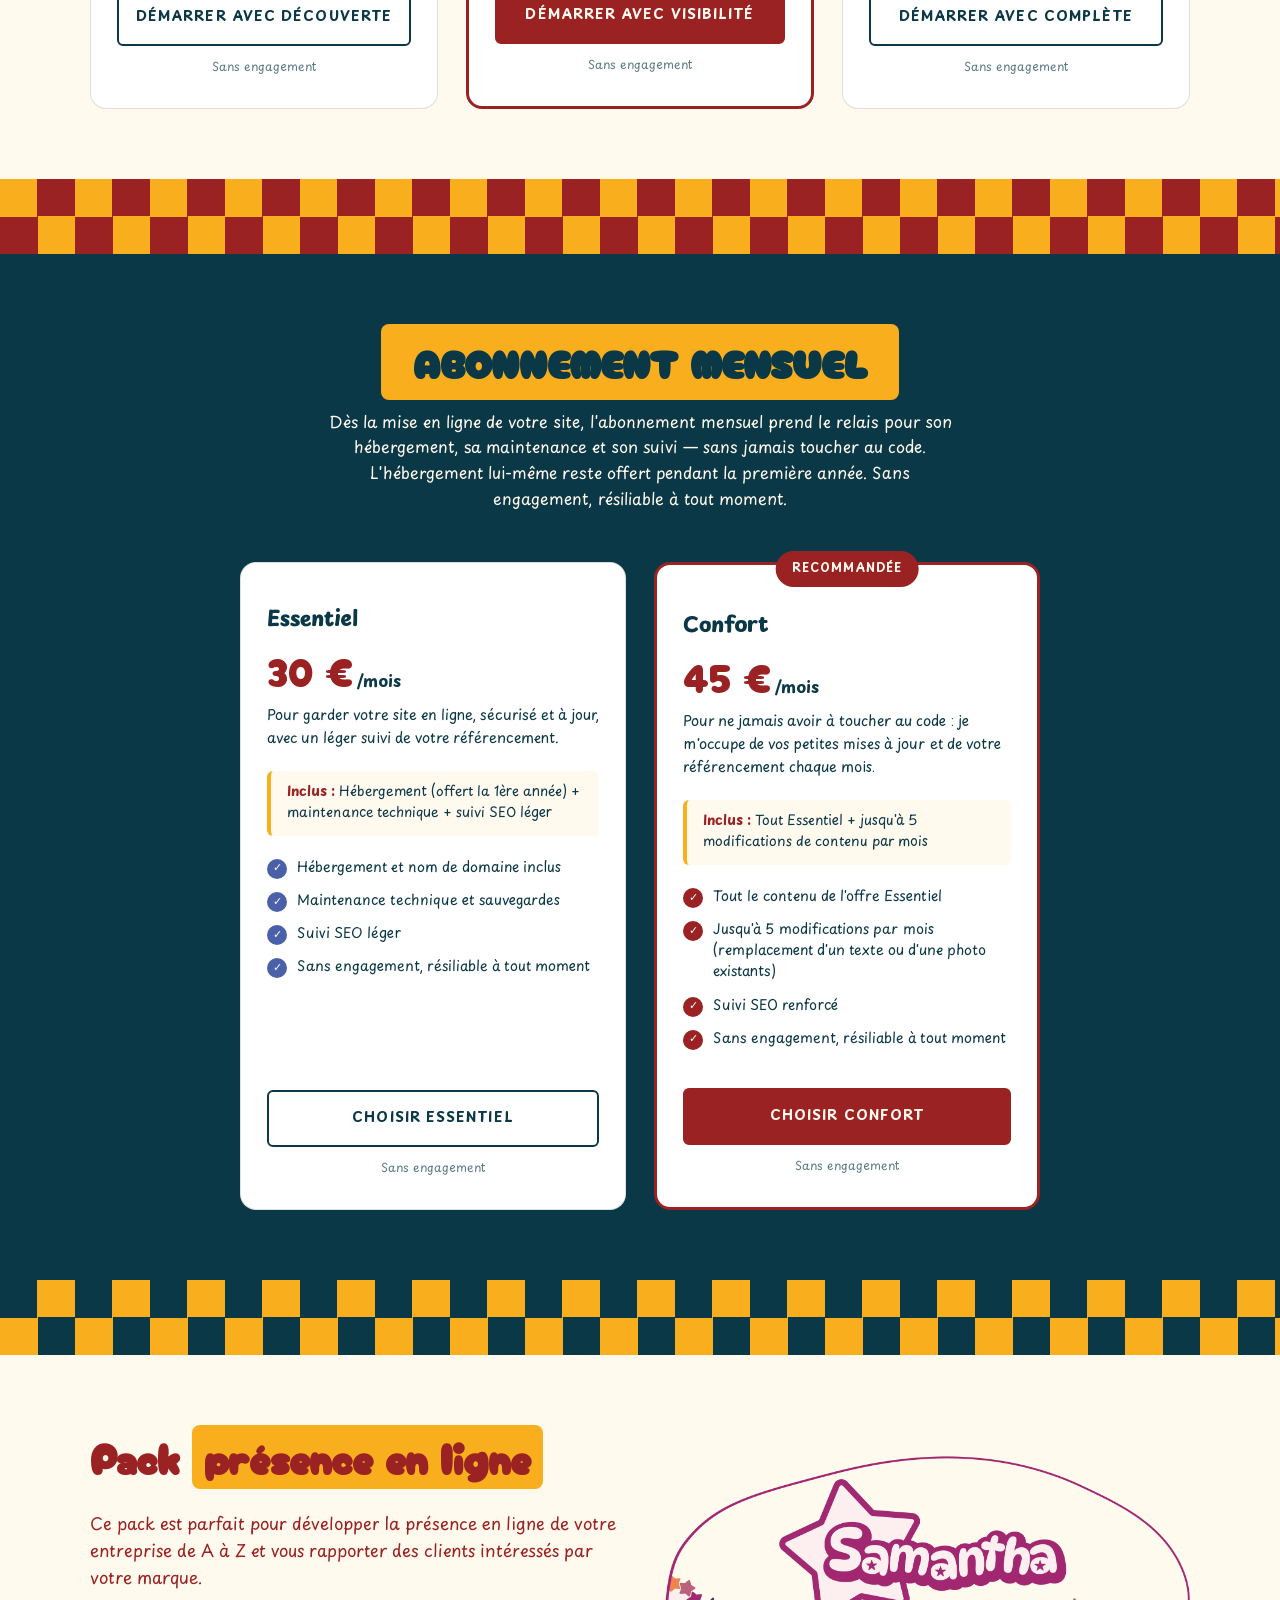
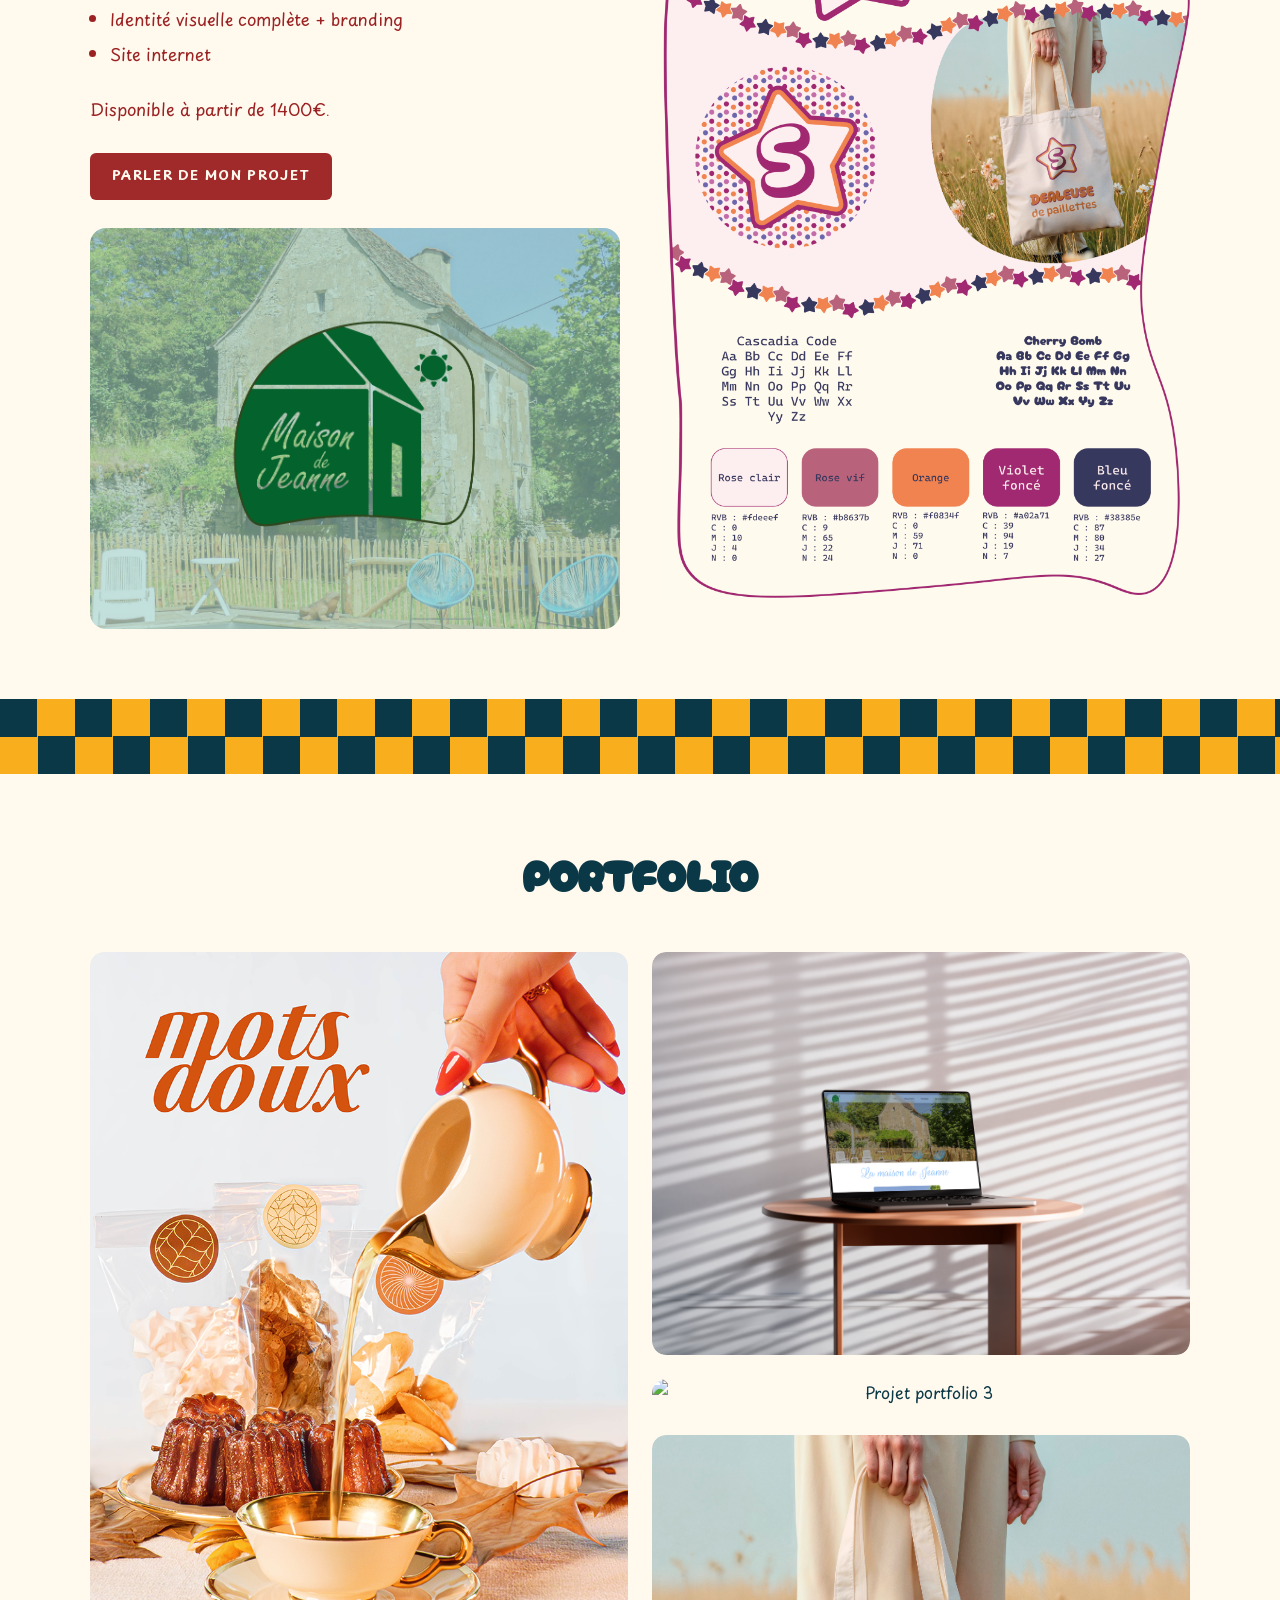
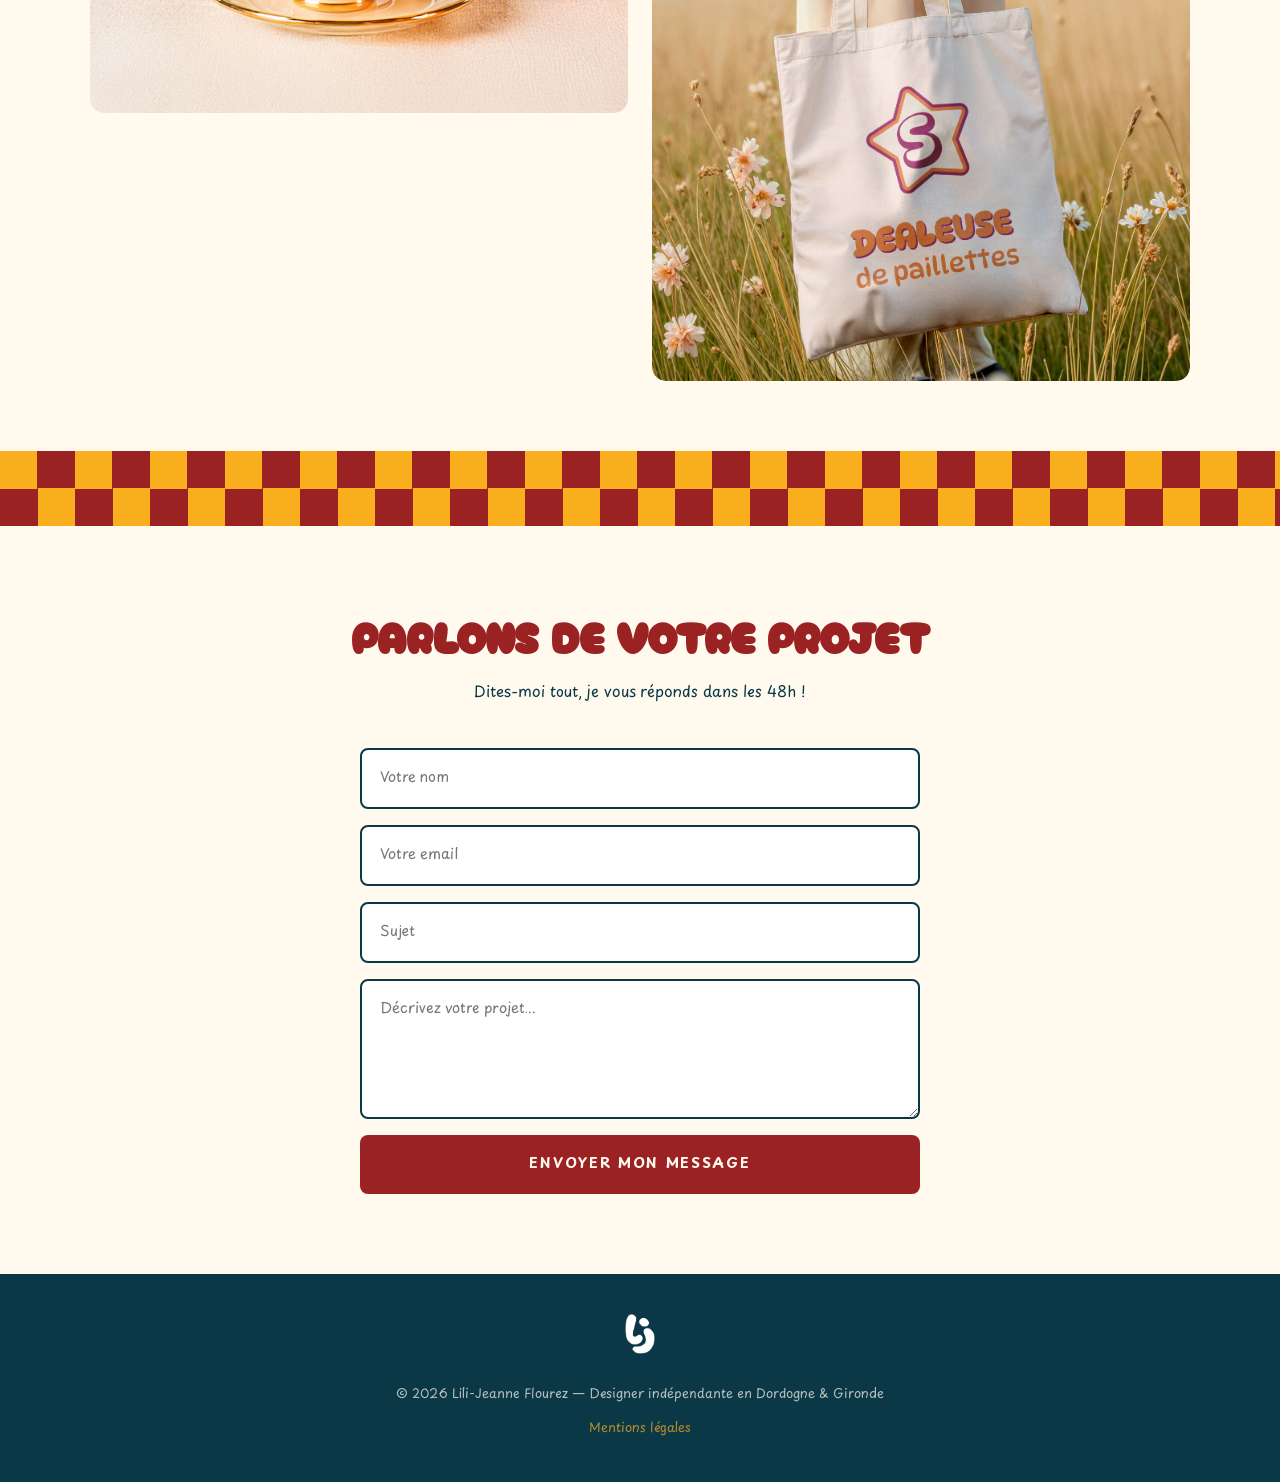
==== commit 4bbd7188: "formulation pages" ====
--- a/index.html
+++ b/index.html
@@ -244,8 +244,7 @@
     <div class="tarifs-section-titre">
       <h2>Création de site vitrine</h2>
     </div>
-    <p class="tarifs-section-intro">Un tarif fixe, en paiement unique, pour un site sur-mesure qui vous ressemble.
-      L'hébergement et le nom de domaine sont inclus pendant la première année.
+    <p class="tarifs-section-intro">Un tarif fixe pour créer votre site sur-mesure. <br> Un abonnement pour l’hébergement, la maintenance et le suivi. Vous restez propriétaire de votre site, je m’occupe du reste.</p>
     </p>
 
     <div class="pricing-grid">
@@ -257,7 +256,7 @@
         <p class="pricing-desc">Site 1 page, sur-mesure, pensé pour présenter votre pratique et rassurer dès le
           premier regard.</p>
         <div class="pricing-inclus">
-          <strong>Inclus :</strong> Site sur-mesure 1 page + hébergement 1 an + nom de domaine
+          <strong>Inclus :</strong> Site sur-mesure 1 page et référencement (SEO) de base pour être trouvé sur Google
         </div>
         <ul class="pricing-features">
           <li><span class="pricing-check" aria-hidden="true">&#10003;</span><span class="sr-only">Inclus :
--- a/style.css
+++ b/style.css
@@ -460,7 +460,7 @@
 .etape {
     display: grid;
     grid-template-columns: 44px 140px 1fr;
-    align-items: start;
+    align-items: center;
     column-gap: 28px;
     position: relative;
 }
